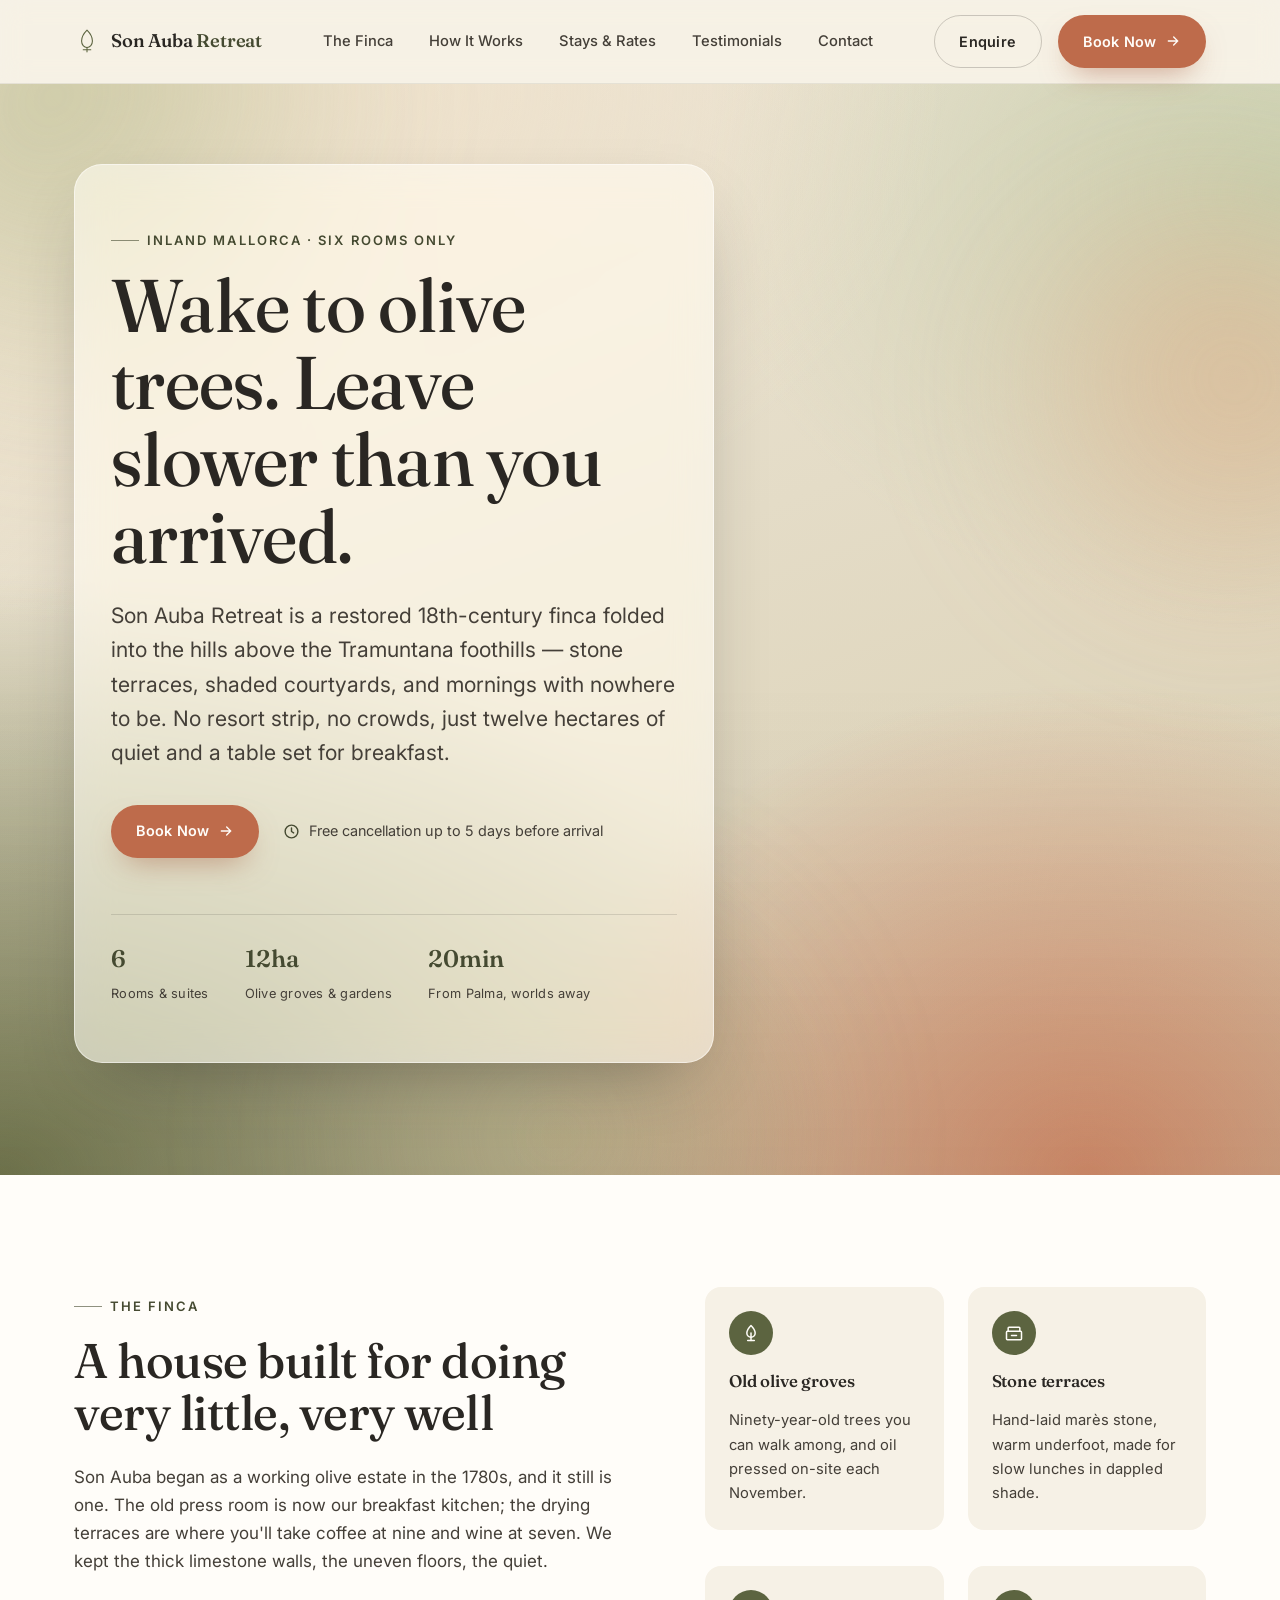
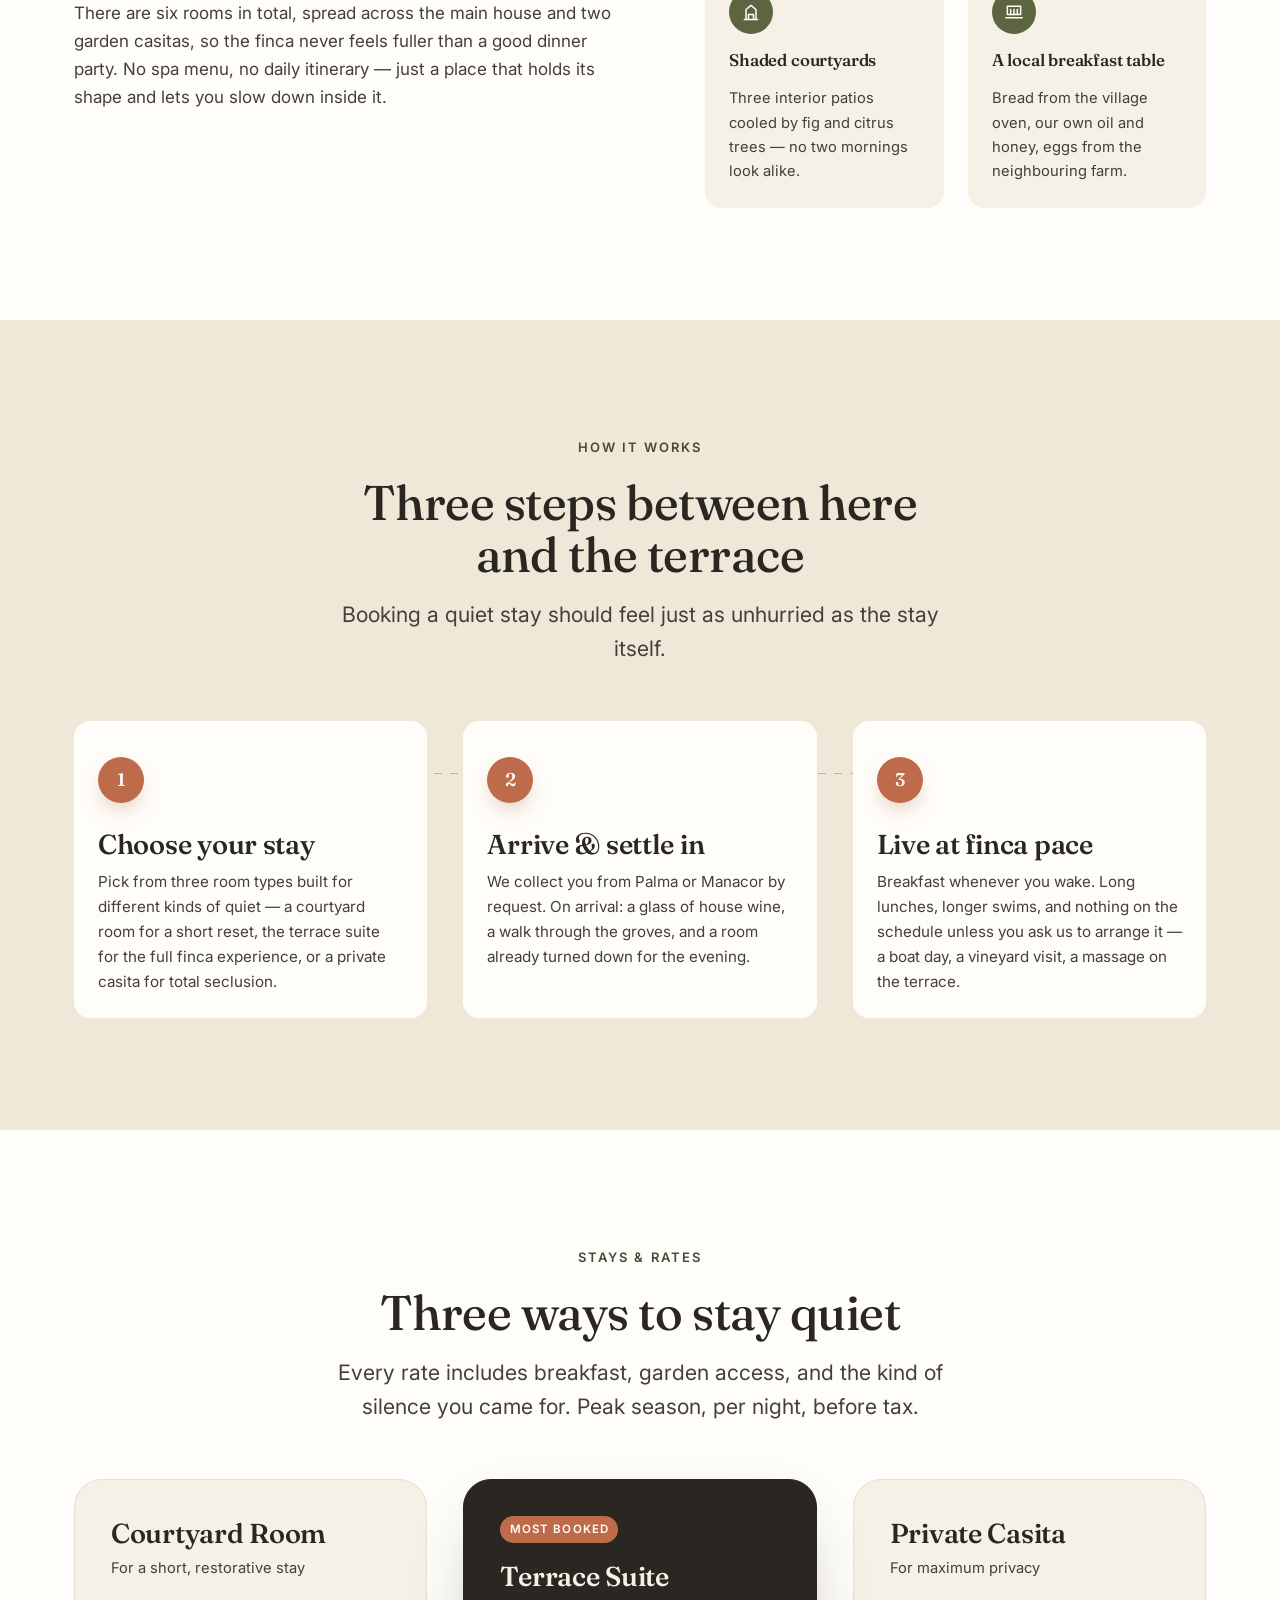
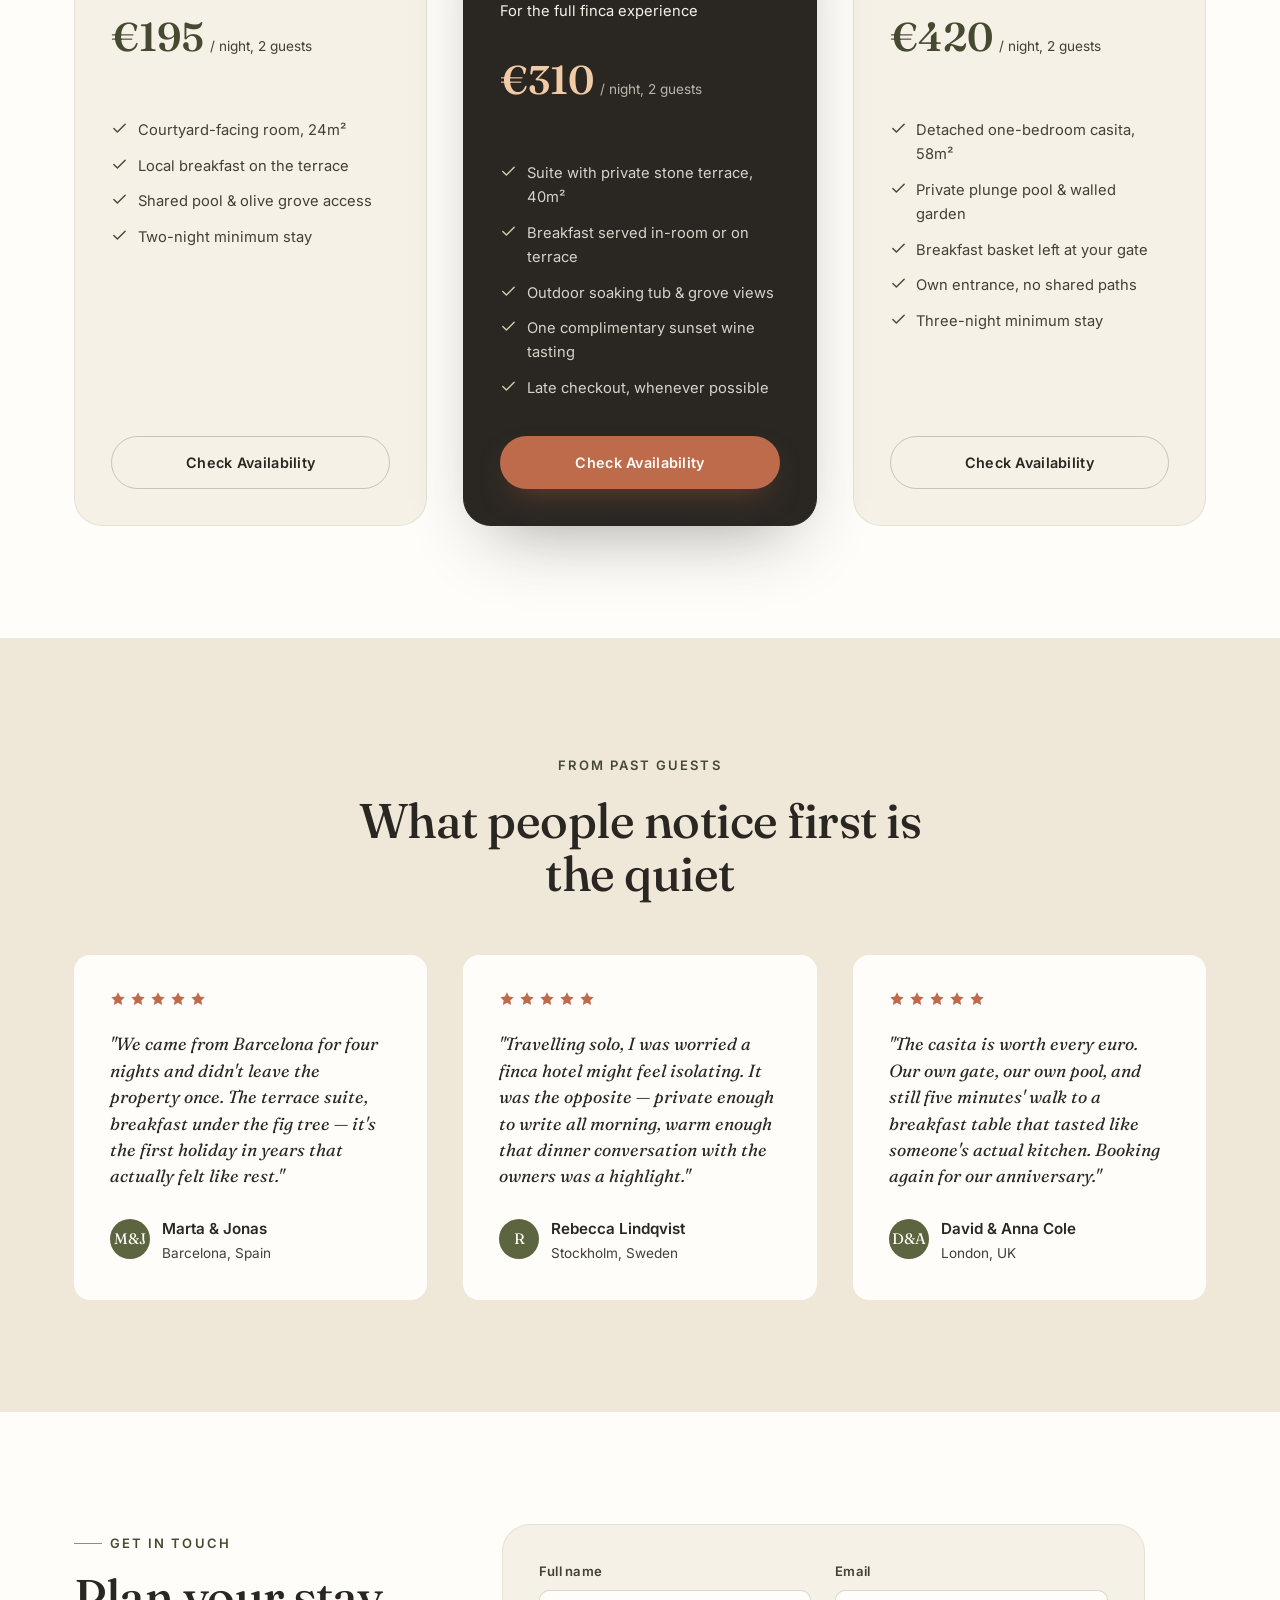
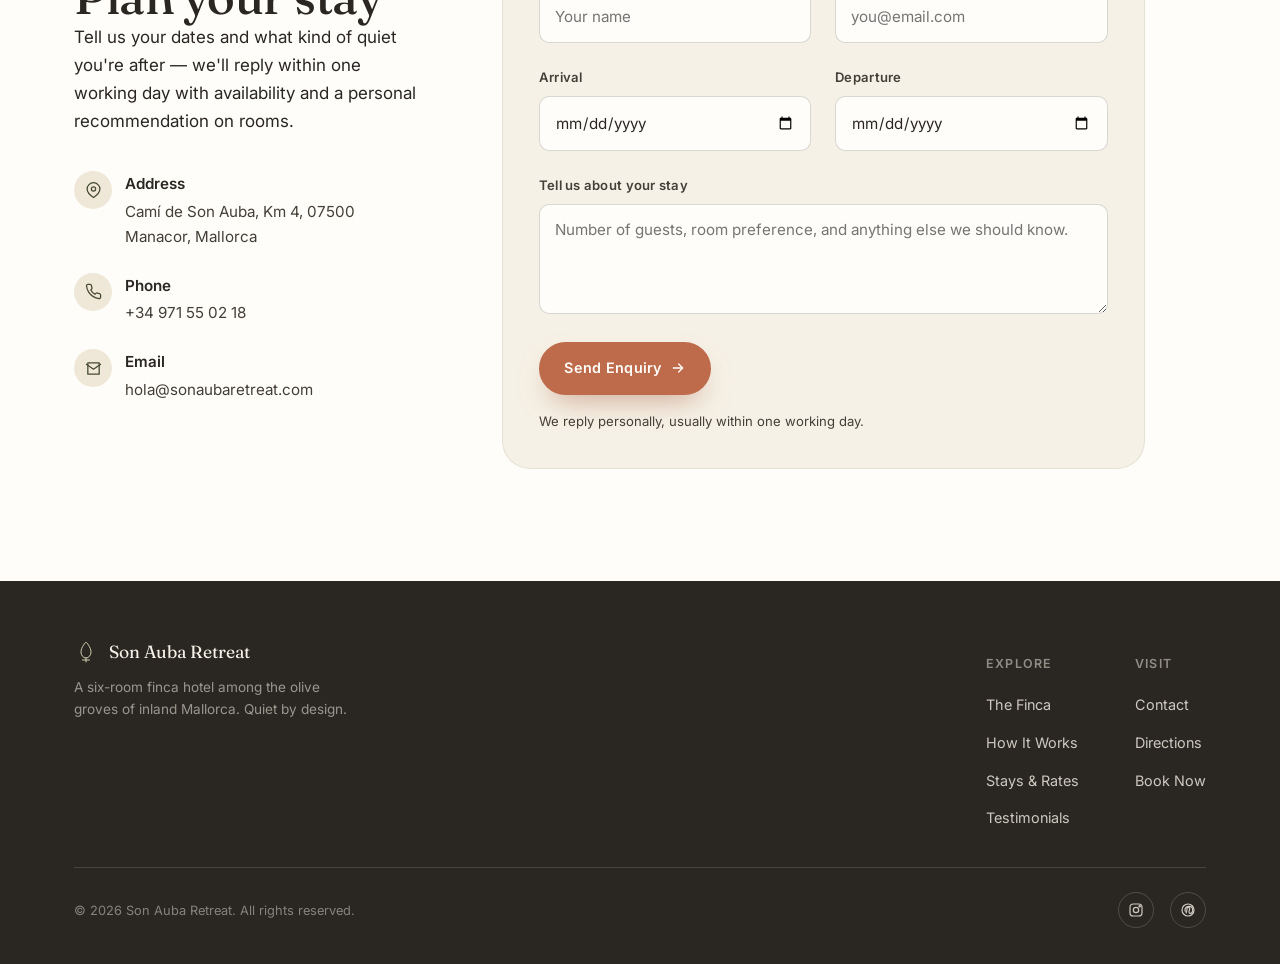
==== index.html @ 193108e7 "Add Son Auba Retreat one-page finca hotel site Self-contained single-page site with mesh-gradient he" ====
<!DOCTYPE html>
<html lang="en">
<head>
<meta charset="UTF-8">
<meta name="viewport" content="width=device-width, initial-scale=1.0">
<title>Son Auba Retreat — A Quiet Finca in the Hills of Mallorca</title>
<meta name="description" content="Son Auba Retreat is a six-room finca hotel among olive groves in inland Mallorca — for slow mornings, stone terraces, and real rest.">
<link rel="preconnect" href="https://fonts.googleapis.com">
<link rel="preconnect" href="https://fonts.gstatic.com" crossorigin>
<link href="https://fonts.googleapis.com/css2?family=Fraunces:ital,opsz,wght@0,9..144,340;0,9..144,480;0,9..144,560;1,9..144,460&family=Inter:wght@400;500;600&display=swap" rel="stylesheet">
<style>
  /* ========== Foundations ========== */
  :root{
    --limestone:#EFE7D8;
    --sand:#F6F1E6;
    --olive:#5C6440;
    --olive-deep:#454A31;
    --terracotta:#BE6B4B;
    --terracotta-deep:#A2573B;
    --charcoal:#2A2723;
    --charcoal-soft:#443F38;
    --white:#FFFDF9;

    --space-1: 0.5rem;
    --space-2: 1rem;
    --space-3: 1.5rem;
    --space-4: 2.25rem;
    --space-5: 3.5rem;
    --space-6: 5rem;
    --space-7: 7rem;
    --space-8: 9rem;

    --fs-h1: clamp(2.75rem, 2.1rem + 3.2vw, 5.25rem);
    --fs-h2: clamp(2rem, 1.6rem + 1.8vw, 3.25rem);
    --fs-h3: clamp(1.3rem, 1.15rem + 0.7vw, 1.75rem);
    --fs-lead: clamp(1.125rem, 1.05rem + 0.35vw, 1.375rem);
    --fs-body: 1.0625rem;
    --fs-small: 0.9rem;
    --fs-eyebrow: 0.8125rem;

    --radius-lg: 28px;
    --radius-md: 16px;
    --radius-sm: 10px;

    --ease: cubic-bezier(.22,.61,.36,1);
    --shadow-soft: 0 20px 60px -25px rgba(42,39,35,.35);
    --shadow-lift: 0 30px 70px -30px rgba(42,39,35,.45);

    --nav-h: 84px;
  }

  *,*::before,*::after{ box-sizing:border-box; }
  html{
    scroll-behavior:smooth;
    scroll-padding-top: calc(var(--nav-h) + 14px);
  }
  body{
    margin:0;
    background:var(--sand);
    color:var(--charcoal);
    font-family:'Inter', -apple-system, BlinkMacSystemFont, sans-serif;
    font-size:var(--fs-body);
    line-height:1.65;
    -webkit-font-smoothing:antialiased;
    text-rendering:optimizeLegibility;
  }
  img,svg{ display:block; max-width:100%; }
  a{ color:inherit; text-decoration:none; }
  ul{ margin:0; padding:0; list-style:none; }
  h1,h2,h3,p{ margin:0; }
  button{ font:inherit; }

  h1,h2,h3,.font-display{
    font-family:'Fraunces', Georgia, serif;
    font-weight:480;
    letter-spacing:-0.01em;
    color:var(--charcoal);
  }
  h1{ font-size:var(--fs-h1); line-height:1.03; font-weight:480; }
  h2{ font-size:var(--fs-h2); line-height:1.08; }
  h3{ font-size:var(--fs-h3); line-height:1.25; font-weight:560; }

  .eyebrow{
    display:inline-flex;
    align-items:center;
    gap:.6em;
    font-size:var(--fs-eyebrow);
    letter-spacing:.16em;
    text-transform:uppercase;
    color:var(--olive-deep);
    font-weight:600;
  }
  .eyebrow::before{
    content:"";
    width:28px;
    height:1px;
    background:currentColor;
    opacity:.6;
  }
  .lead{
    font-size:var(--fs-lead);
    line-height:1.6;
    color:var(--charcoal-soft);
    font-weight:400;
  }

  .wrap{
    width:100%;
    max-width:1180px;
    margin-inline:auto;
    padding-inline: var(--space-3);
  }
  section{ padding-block: var(--space-7); }

  .btn{
    display:inline-flex;
    align-items:center;
    gap:.55em;
    padding: 0.95em 1.7em;
    border-radius: 999px;
    font-size: var(--fs-small);
    font-weight:600;
    letter-spacing:.02em;
    border:1px solid transparent;
    cursor:pointer;
    transition: transform .35s var(--ease), box-shadow .35s var(--ease), background-color .35s var(--ease), color .35s var(--ease), border-color .35s var(--ease);
    white-space:nowrap;
  }
  .btn-primary{
    background: var(--terracotta);
    color: var(--white);
    box-shadow: 0 14px 30px -12px rgba(162,87,59,.55);
  }
  .btn-primary:hover{
    background: var(--terracotta-deep);
    transform: translateY(-2px);
    box-shadow: 0 18px 36px -12px rgba(162,87,59,.6);
  }
  .btn-ghost{
    background: transparent;
    color: var(--charcoal);
    border-color: rgba(42,39,35,.22);
  }
  .btn-ghost:hover{
    border-color: var(--charcoal);
    transform: translateY(-2px);
  }
  .btn-light{
    background: var(--white);
    color: var(--charcoal);
  }
  .btn-light:hover{
    transform: translateY(-2px);
    box-shadow: var(--shadow-soft);
  }
  .btn svg{ width:16px; height:16px; }

  /* ========== Reveal-on-scroll (progressive enhancement) ========== */
  .js .reveal{
    opacity:0;
    transform: translateY(26px);
    transition: opacity .8s var(--ease), transform .8s var(--ease);
  }
  .js .reveal.in-view{
    opacity:1;
    transform:none;
  }
  .js .reveal-group .reveal:nth-child(1){ transition-delay:.05s; }
  .js .reveal-group .reveal:nth-child(2){ transition-delay:.15s; }
  .js .reveal-group .reveal:nth-child(3){ transition-delay:.25s; }

  @media (prefers-reduced-motion: reduce){
    html{ scroll-behavior:auto; }
    .js .reveal{ opacity:1; transform:none; transition:none; }
    .blob{ animation:none !important; }
  }

  /* ========== Nav ========== */
  .nav{
    position:sticky;
    top:0;
    z-index:100;
    height:var(--nav-h);
    display:flex;
    align-items:center;
    background: rgba(246,241,230,.72);
    backdrop-filter: blur(14px) saturate(140%);
    -webkit-backdrop-filter: blur(14px) saturate(140%);
    border-bottom:1px solid rgba(42,39,35,.08);
  }
  .nav-inner{
    width:100%;
    max-width:1180px;
    margin-inline:auto;
    padding-inline:var(--space-3);
    display:flex;
    align-items:center;
    justify-content:space-between;
    gap: var(--space-3);
  }
  .brand{
    display:flex;
    align-items:center;
    gap:.6em;
    font-family:'Fraunces', serif;
    font-weight:560;
    font-size:1.15rem;
    letter-spacing:-.01em;
    color:var(--charcoal);
  }
  .brand svg{ width:26px; height:26px; color:var(--olive); flex-shrink:0; }
  .brand span em{
    font-style:normal;
    color:var(--olive-deep);
  }
  .nav-links{
    display:flex;
    align-items:center;
    gap: var(--space-4);
  }
  .nav-links a{
    font-size:.92rem;
    font-weight:500;
    color:var(--charcoal-soft);
    position:relative;
    padding-block:.25rem;
    transition: color .3s var(--ease);
  }
  .nav-links a::after{
    content:"";
    position:absolute;
    left:0; right:0; bottom:-2px;
    height:1px;
    background: var(--olive-deep);
    transform:scaleX(0);
    transform-origin:right;
    transition: transform .35s var(--ease);
  }
  .nav-links a:hover{ color:var(--charcoal); }
  .nav-links a:hover::after{ transform:scaleX(1); transform-origin:left; }
  .nav-cta{ display:flex; align-items:center; gap:var(--space-2); }
  .nav-toggle{
    display:none;
    background:none;
    border:none;
    padding:.4rem;
    cursor:pointer;
    color:var(--charcoal);
  }
  .nav-toggle svg{ width:24px; height:24px; }

  @media (max-width: 860px){
    .nav-links{
      position:absolute;
      top:var(--nav-h);
      left:0; right:0;
      background: var(--sand);
      flex-direction:column;
      align-items:flex-start;
      gap:0;
      padding: var(--space-2) var(--space-3) var(--space-3);
      border-bottom:1px solid rgba(42,39,35,.08);
      box-shadow: var(--shadow-soft);
      transform: translateY(-8px);
      opacity:0;
      pointer-events:none;
      transition: opacity .3s var(--ease), transform .3s var(--ease);
    }
    .nav-links a{ padding:.85rem 0; width:100%; border-bottom:1px solid rgba(42,39,35,.06); }
    .nav-links.open{ opacity:1; transform:translateY(0); pointer-events:auto; }
    .nav-toggle{ display:inline-flex; }
    .nav-cta .btn-ghost{ display:none; }
  }

  /* ========== Hero ========== */
  .hero{
    position:relative;
    isolation:isolate;
    overflow:hidden;
    min-height: calc(100svh - var(--nav-h));
    display:flex;
    align-items:center;
    padding-block: var(--space-6) var(--space-7);
    background:
      radial-gradient(120% 90% at 8% 0%, #EFE0C8 0%, transparent 55%),
      radial-gradient(90% 80% at 100% 10%, #C9CFAE 0%, transparent 50%),
      radial-gradient(100% 100% at 85% 100%, #D98F6C 0%, transparent 45%),
      radial-gradient(120% 100% at 0% 100%, #74794F 0%, transparent 55%),
      linear-gradient(160deg, #EFE7D8 0%, #E4DCC7 45%, #D8CDAE 100%);
  }
  .hero::after{
    content:"";
    position:absolute; inset:0;
    background: linear-gradient(180deg, rgba(42,39,35,0) 55%, rgba(42,39,35,.10) 100%);
    pointer-events:none;
    z-index:1;
  }
  .blob{
    position:absolute;
    border-radius:50%;
    filter:blur(70px);
    opacity:.55;
    z-index:0;
    will-change:transform;
  }
  .blob-1{
    width:520px; height:520px;
    top:-160px; left:-120px;
    background: radial-gradient(circle at 30% 30%, #A7B383, transparent 70%);
    animation: drift1 26s ease-in-out infinite alternate;
  }
  .blob-2{
    width:460px; height:460px;
    top:10%; right:-140px;
    background: radial-gradient(circle at 60% 40%, #E3A67E, transparent 70%);
    animation: drift2 32s ease-in-out infinite alternate;
  }
  .blob-3{
    width:600px; height:600px;
    bottom:-260px; left:20%;
    background: radial-gradient(circle at 50% 50%, #C7B98A, transparent 70%);
    animation: drift3 38s ease-in-out infinite alternate;
  }
  @keyframes drift1{
    0%{ transform:translate(0,0) scale(1); }
    100%{ transform:translate(60px,40px) scale(1.08); }
  }
  @keyframes drift2{
    0%{ transform:translate(0,0) scale(1); }
    100%{ transform:translate(-50px,60px) scale(1.06); }
  }
  @keyframes drift3{
    0%{ transform:translate(0,0) scale(1); }
    100%{ transform:translate(40px,-30px) scale(1.1); }
  }

  .hero-inner{
    position:relative;
    z-index:2;
    width:100%;
    max-width:1180px;
    margin-inline:auto;
    padding-inline:var(--space-3);
  }
  .hero-card{
    max-width:640px;
    background: rgba(255,253,249,.6);
    border:1px solid rgba(255,255,255,.5);
    backdrop-filter: blur(18px) saturate(160%);
    -webkit-backdrop-filter: blur(18px) saturate(160%);
    border-radius: var(--radius-lg);
    padding: var(--space-5) var(--space-4);
    box-shadow: var(--shadow-lift);
  }
  .hero-card h1{ margin-block: var(--space-2) var(--space-3); }
  .hero-card .lead{ max-width:52ch; }
  .hero-actions{
    display:flex;
    align-items:center;
    flex-wrap:wrap;
    gap: var(--space-3);
    margin-top: var(--space-4);
  }
  .hero-meta{
    display:flex;
    align-items:center;
    gap:.6em;
    font-size:var(--fs-small);
    color:var(--charcoal-soft);
  }
  .hero-meta svg{ width:17px; height:17px; color:var(--olive-deep); flex-shrink:0; }

  .hero-stats{
    display:flex;
    gap: var(--space-4);
    margin-top: var(--space-5);
    padding-top: var(--space-3);
    border-top:1px solid rgba(42,39,35,.14);
  }
  .hero-stat b{
    display:block;
    font-family:'Fraunces', serif;
    font-size:1.5rem;
    font-weight:560;
    color:var(--olive-deep);
  }
  .hero-stat span{
    font-size:.8rem;
    color:var(--charcoal-soft);
    letter-spacing:.02em;
  }

  /* ========== Section headers ========== */
  .section-head{
    max-width:640px;
    margin-bottom: var(--space-5);
  }
  .section-head h2{ margin-top:var(--space-2); }
  .section-head .lead{ margin-top:var(--space-2); }
  .section-head.center{ margin-inline:auto; text-align:center; }
  .section-head.center .eyebrow::before{ display:none; }

  /* ========== Story / positioning strip ========== */
  .story{ background:var(--white); }
  .story-grid{
    display:grid;
    grid-template-columns: 1.1fr 1fr;
    gap: var(--space-6);
    align-items:start;
  }
  .story-copy p + p{ margin-top:var(--space-3); }
  .story-copy p{ color:var(--charcoal-soft); }
  .feature-list{
    display:grid;
    grid-template-columns: 1fr 1fr;
    gap: var(--space-4) var(--space-3);
  }
  .feature{
    display:flex;
    flex-direction:column;
    gap: var(--space-2);
    padding: var(--space-3);
    border-radius: var(--radius-md);
    background: var(--sand);
    transition: transform .4s var(--ease), box-shadow .4s var(--ease);
  }
  .feature:hover{ transform: translateY(-4px); box-shadow: var(--shadow-soft); }
  .feature .icon{
    width:44px; height:44px;
    border-radius:50%;
    display:flex; align-items:center; justify-content:center;
    background: var(--olive);
    color: var(--white);
    flex-shrink:0;
  }
  .feature .icon svg{ width:20px; height:20px; }
  .feature h3{ font-size:1.05rem; }
  .feature p{ font-size:.92rem; color:var(--charcoal-soft); }

  /* ========== How it works ========== */
  .how{ background: var(--limestone); position:relative; overflow:hidden; }
  .steps{
    display:grid;
    grid-template-columns: repeat(3, 1fr);
    gap: var(--space-4);
    counter-reset: step;
    position:relative;
  }
  .steps::before{
    content:"";
    position:absolute;
    top:52px; left:12%; right:12%;
    height:1px;
    background: repeating-linear-gradient(90deg, rgba(42,39,35,.25) 0 8px, transparent 8px 16px);
  }
  .step{
    position:relative;
    background: var(--white);
    border-radius: var(--radius-md);
    padding: var(--space-4) var(--space-3) var(--space-3);
    transition: transform .4s var(--ease), box-shadow .4s var(--ease);
  }
  .step:hover{ transform: translateY(-6px); box-shadow: var(--shadow-soft); }
  .step-num{
    width:46px; height:46px;
    border-radius:50%;
    background: var(--terracotta);
    color:var(--white);
    display:flex; align-items:center; justify-content:center;
    font-family:'Fraunces', serif;
    font-weight:560;
    font-size:1.15rem;
    margin-bottom: var(--space-3);
    box-shadow: 0 10px 24px -10px rgba(162,87,59,.6);
  }
  .step h3{ margin-bottom:.5rem; }
  .step p{ color:var(--charcoal-soft); font-size:.95rem; }

  /* ========== Pricing ========== */
  .pricing{ background: var(--white); }
  .price-grid{
    display:grid;
    grid-template-columns: repeat(3, 1fr);
    gap: var(--space-4);
    align-items:stretch;
  }
  .price-card{
    display:flex;
    flex-direction:column;
    background: var(--sand);
    border-radius: var(--radius-lg);
    padding: var(--space-4);
    border:1px solid rgba(42,39,35,.08);
    transition: transform .45s var(--ease), box-shadow .45s var(--ease), border-color .45s var(--ease);
  }
  .price-card:hover{ transform: translateY(-6px); box-shadow: var(--shadow-soft); }
  .price-card.featured{
    background: var(--charcoal);
    color: var(--sand);
    border-color: var(--charcoal);
    transform: scale(1.045);
    box-shadow: var(--shadow-lift);
    position:relative;
    z-index:1;
  }
  .price-card.featured:hover{ transform: scale(1.045) translateY(-6px); }
  .price-card.featured h3,
  .price-card.featured .price-desc{ color: var(--sand); }
  .price-card.featured .price-amount{ color:#F1CBA6; }
  .price-card.featured .price-feats li{ color: rgba(246,241,230,.85); }
  .price-card.featured .price-feats svg{ color:#C9CFAE; }
  .badge{
    align-self:flex-start;
    font-size: .72rem;
    letter-spacing:.1em;
    text-transform:uppercase;
    font-weight:600;
    color: var(--white);
    background: var(--terracotta);
    padding:.35em .8em;
    border-radius: 999px;
    margin-bottom: var(--space-2);
  }
  .price-desc{ font-size:.92rem; color:var(--charcoal-soft); margin-top:.35rem; }
  .price-amount{
    display:flex;
    align-items:baseline;
    gap:.35em;
    margin-block: var(--space-3);
    font-family:'Fraunces', serif;
    color: var(--olive-deep);
  }
  .price-amount .num{ font-size:2.5rem; font-weight:560; }
  .price-amount .unit{ font-size:.85rem; color:var(--charcoal-soft); font-family:'Inter', sans-serif; }
  .price-card.featured .price-amount .unit{ color: rgba(246,241,230,.7); }
  .price-feats{ margin: var(--space-3) 0 var(--space-4); display:flex; flex-direction:column; gap:.7rem; flex-grow:1; }
  .price-feats li{
    display:flex;
    align-items:flex-start;
    gap:.65em;
    font-size:.92rem;
    color: var(--charcoal-soft);
  }
  .price-feats svg{ width:17px; height:17px; flex-shrink:0; margin-top:.15em; color:var(--olive-deep); }
  .price-card .btn{ width:100%; justify-content:center; }

  /* ========== Testimonials ========== */
  .testimonials{ background: var(--limestone); }
  .quote-grid{
    display:grid;
    grid-template-columns: repeat(3, 1fr);
    gap: var(--space-4);
  }
  .quote-card{
    background: var(--white);
    border-radius: var(--radius-md);
    padding: var(--space-4);
    display:flex;
    flex-direction:column;
    gap: var(--space-3);
    transition: transform .4s var(--ease), box-shadow .4s var(--ease);
  }
  .quote-card:hover{ transform: translateY(-5px); box-shadow: var(--shadow-soft); }
  .stars{ display:flex; gap:.25rem; color: var(--terracotta); }
  .stars svg{ width:16px; height:16px; }
  .quote-card p.quote-text{
    font-family:'Fraunces', serif;
    font-size:1.1rem;
    font-weight:400;
    font-style:italic;
    line-height:1.5;
    color: var(--charcoal);
  }
  .quote-person{ display:flex; align-items:center; gap:.75rem; margin-top:auto; }
  .quote-avatar{
    width:40px; height:40px;
    border-radius:50%;
    background: var(--olive);
    color:var(--white);
    display:flex; align-items:center; justify-content:center;
    font-family:'Fraunces', serif;
    font-size:.95rem;
    flex-shrink:0;
  }
  .quote-person span{ display:block; font-size:.85rem; color:var(--charcoal-soft); }
  .quote-person strong{ font-size:.95rem; font-weight:600; }

  /* ========== Contact ========== */
  .contact{ background: var(--white); }
  .contact-grid{
    display:grid;
    grid-template-columns: .85fr 1.15fr;
    gap: var(--space-6);
  }
  .contact-info p{ color:var(--charcoal-soft); margin-top:var(--space-2); }
  .contact-list{ margin-top: var(--space-4); display:flex; flex-direction:column; gap: var(--space-3); }
  .contact-list li{ display:flex; align-items:flex-start; gap:.85em; font-size:.95rem; }
  .contact-list .icon{
    width:38px; height:38px;
    border-radius:50%;
    background: var(--limestone);
    color: var(--olive-deep);
    display:flex; align-items:center; justify-content:center;
    flex-shrink:0;
  }
  .contact-list .icon svg{ width:17px; height:17px; }
  .contact-list b{ display:block; font-weight:600; margin-bottom:.15rem; }
  .contact-list span{ color:var(--charcoal-soft); }

  .contact-form{
    background: var(--sand);
    border-radius: var(--radius-lg);
    padding: var(--space-4);
    border:1px solid rgba(42,39,35,.08);
  }
  .form-row{ display:grid; grid-template-columns:1fr 1fr; gap: var(--space-3); }
  .field{ margin-bottom: var(--space-3); display:flex; flex-direction:column; gap:.45rem; }
  .field label{ font-size:.82rem; font-weight:600; color:var(--charcoal-soft); letter-spacing:.02em; }
  .field input,
  .field textarea{
    font: inherit;
    font-size:.95rem;
    padding:.85em 1em;
    border-radius: var(--radius-sm);
    border:1px solid rgba(42,39,35,.18);
    background: var(--white);
    color: var(--charcoal);
    transition: border-color .3s var(--ease), box-shadow .3s var(--ease);
  }
  .field input:focus,
  .field textarea:focus{
    outline:none;
    border-color: var(--olive);
    box-shadow: 0 0 0 3px rgba(92,100,64,.18);
  }
  .field textarea{ resize:vertical; min-height:110px; font-family:inherit; }
  .contact-form .btn{ margin-top:.25rem; }
  .form-note{ font-size:.82rem; color:var(--charcoal-soft); margin-top:var(--space-2); }

  /* ========== Footer ========== */
  footer{
    background: var(--charcoal);
    color: rgba(246,241,230,.75);
    padding-block: var(--space-5) var(--space-4);
  }
  .footer-inner{
    display:flex;
    justify-content:space-between;
    align-items:flex-start;
    flex-wrap:wrap;
    gap: var(--space-4);
    padding-bottom: var(--space-4);
    border-bottom:1px solid rgba(246,241,230,.14);
  }
  .footer-brand{
    display:flex; align-items:center; gap:.6em;
    font-family:'Fraunces', serif;
    font-size:1.1rem;
    color: var(--sand);
  }
  .footer-brand svg{ width:24px; height:24px; color:#C9CFAE; }
  .footer-tag{ font-size:.85rem; margin-top:.6rem; max-width:32ch; color:rgba(246,241,230,.55); }
  .footer-links{ display:flex; gap: var(--space-5); flex-wrap:wrap; }
  .footer-col h4{
    font-size:.78rem;
    letter-spacing:.1em;
    text-transform:uppercase;
    color: rgba(246,241,230,.5);
    margin-bottom: var(--space-2);
    font-weight:600;
  }
  .footer-col ul{ display:flex; flex-direction:column; gap:.6rem; }
  .footer-col a{ font-size:.9rem; color: rgba(246,241,230,.8); transition:color .3s var(--ease); }
  .footer-col a:hover{ color: var(--white); }
  .footer-bottom{
    display:flex; justify-content:space-between; align-items:center;
    flex-wrap:wrap; gap: var(--space-2);
    padding-top: var(--space-3);
    font-size:.8rem;
    color: rgba(246,241,230,.45);
  }
  .footer-social{ display:flex; gap: var(--space-2); }
  .footer-social a{
    width:36px; height:36px;
    border-radius:50%;
    border:1px solid rgba(246,241,230,.18);
    display:flex; align-items:center; justify-content:center;
    transition: border-color .3s var(--ease), transform .3s var(--ease);
  }
  .footer-social a:hover{ border-color: rgba(246,241,230,.6); transform: translateY(-2px); }
  .footer-social svg{ width:16px; height:16px; color: rgba(246,241,230,.8); }

  /* ========== Responsive ========== */
  @media (max-width: 980px){
    .story-grid{ grid-template-columns:1fr; gap: var(--space-5); }
    .steps{ grid-template-columns:1fr; }
    .steps::before{ display:none; }
    .price-grid{ grid-template-columns:1fr; }
    .price-card.featured{ transform:none; order:-1; }
    .price-card.featured:hover{ transform: translateY(-6px); }
    .quote-grid{ grid-template-columns:1fr; }
    .contact-grid{ grid-template-columns:1fr; gap: var(--space-5); }
    .form-row{ grid-template-columns:1fr; }
  }
  @media (max-width: 640px){
    :root{ --nav-h:72px; }
    .nav-inner{ gap: var(--space-2); }
    .brand{ font-size:.95rem; white-space:nowrap; }
    .brand span{ white-space:nowrap; }
    .nav-cta{ gap:.6rem; }
    .nav-cta .btn-primary{ padding:.75em 1.05em; font-size:.82rem; }
    .nav-cta .btn-primary svg{ display:none; }
    section{ padding-block: var(--space-6); }
    .hero{ padding-block: var(--space-5) var(--space-6); }
    .hero-card{ padding: var(--space-4) var(--space-3); }
    .hero-stats{ gap: var(--space-3); flex-wrap:wrap; }
    .feature-list{ grid-template-columns:1fr; }
    .footer-inner{ flex-direction:column; }
    .footer-links{ gap: var(--space-4); }
  }
</style>
</head>
<body>

<a class="visually-hidden-focusable" href="#main" style="position:absolute; left:-999px; top:0; background:var(--olive); color:#fff; padding:.75rem 1.25rem; z-index:1000;" onfocus="this.style.left='1rem'; this.style.top='1rem';" onblur="this.style.left='-999px';">Skip to content</a>

<header class="nav">
  <div class="nav-inner">
    <a class="brand" href="#top" aria-label="Son Auba Retreat, home">
      <svg viewBox="0 0 48 48" fill="none" xmlns="http://www.w3.org/2000/svg" aria-hidden="true">
        <path d="M24 4C24 4 14 14 14 24C14 30.6274 18.4772 36 24 36C29.5228 36 34 30.6274 34 24C34 14 24 4 24 4Z" stroke="currentColor" stroke-width="2"/>
        <path d="M24 36V44" stroke="currentColor" stroke-width="2" stroke-linecap="round"/>
        <path d="M17 40H31" stroke="currentColor" stroke-width="2" stroke-linecap="round"/>
      </svg>
      <span>Son Auba <em>Retreat</em></span>
    </a>
    <nav class="nav-links" id="navLinks">
      <a href="#finca">The Finca</a>
      <a href="#how">How It Works</a>
      <a href="#stays">Stays &amp; Rates</a>
      <a href="#testimonials">Testimonials</a>
      <a href="#contact">Contact</a>
    </nav>
    <div class="nav-cta">
      <a href="#contact" class="btn btn-ghost">Enquire</a>
      <a href="#contact" class="btn btn-primary">
        Book Now
        <svg viewBox="0 0 24 24" fill="none" stroke="currentColor" stroke-width="2" stroke-linecap="round" aria-hidden="true"><path d="M5 12h14M13 6l6 6-6 6"/></svg>
      </a>
      <button class="nav-toggle" id="navToggle" aria-label="Toggle menu" aria-expanded="false" aria-controls="navLinks">
        <svg viewBox="0 0 24 24" fill="none" stroke="currentColor" stroke-width="2" stroke-linecap="round"><path d="M4 7h16M4 12h16M4 17h16"/></svg>
      </button>
    </div>
  </div>
</header>

<main id="main">

  <!-- HERO -->
  <section class="hero" id="top">
    <span class="blob blob-1" aria-hidden="true"></span>
    <span class="blob blob-2" aria-hidden="true"></span>
    <span class="blob blob-3" aria-hidden="true"></span>
    <div class="hero-inner">
      <div class="hero-card reveal">
        <span class="eyebrow">Inland Mallorca · Six Rooms Only</span>
        <h1>Wake to olive trees. Leave slower than you arrived.</h1>
        <p class="lead">Son Auba Retreat is a restored 18th-century finca folded into the hills above the Tramuntana foothills — stone terraces, shaded courtyards, and mornings with nowhere to be. No resort strip, no crowds, just twelve hectares of quiet and a table set for breakfast.</p>
        <div class="hero-actions">
          <a href="#contact" class="btn btn-primary">
            Book Now
            <svg viewBox="0 0 24 24" fill="none" stroke="currentColor" stroke-width="2" stroke-linecap="round" aria-hidden="true"><path d="M5 12h14M13 6l6 6-6 6"/></svg>
          </a>
          <span class="hero-meta">
            <svg viewBox="0 0 24 24" fill="none" stroke="currentColor" stroke-width="2" stroke-linecap="round" stroke-linejoin="round"><circle cx="12" cy="12" r="9"/><path d="M12 7v5l3 2"/></svg>
            Free cancellation up to 5 days before arrival
          </span>
        </div>
        <div class="hero-stats">
          <div class="hero-stat"><b>6</b><span>Rooms &amp; suites</span></div>
          <div class="hero-stat"><b>12ha</b><span>Olive groves &amp; gardens</span></div>
          <div class="hero-stat"><b>20min</b><span>From Palma, worlds away</span></div>
        </div>
      </div>
    </div>
  </section>

  <!-- THE FINCA / STORY -->
  <section class="story" id="finca">
    <div class="wrap">
      <div class="story-grid">
        <div class="reveal">
          <span class="eyebrow">The Finca</span>
          <h2 style="margin-top:var(--space-2);">A house built for doing very little, very well</h2>
          <div class="story-copy" style="margin-top:var(--space-3);">
            <p>Son Auba began as a working olive estate in the 1780s, and it still is one. The old press room is now our breakfast kitchen; the drying terraces are where you'll take coffee at nine and wine at seven. We kept the thick limestone walls, the uneven floors, the quiet.</p>
            <p>There are six rooms in total, spread across the main house and two garden casitas, so the finca never feels fuller than a good dinner party. No spa menu, no daily itinerary — just a place that holds its shape and lets you slow down inside it.</p>
          </div>
        </div>
        <div class="feature-list reveal-group">
          <div class="feature reveal">
            <span class="icon">
              <svg viewBox="0 0 24 24" fill="none" stroke="currentColor" stroke-width="1.8" stroke-linecap="round" stroke-linejoin="round"><path d="M12 3c-3 3-5 6-5 9a5 5 0 0 0 10 0c0-3-2-6-5-9z"/><path d="M12 12v9"/><path d="M8 21h8"/></svg>
            </span>
            <h3>Old olive groves</h3>
            <p>Ninety-year-old trees you can walk among, and oil pressed on-site each November.</p>
          </div>
          <div class="feature reveal">
            <span class="icon">
              <svg viewBox="0 0 24 24" fill="none" stroke="currentColor" stroke-width="1.8" stroke-linecap="round" stroke-linejoin="round"><rect x="3" y="10" width="18" height="10" rx="1"/><path d="M5 10V6a1 1 0 0 1 1-1h12a1 1 0 0 1 1 1v4"/><path d="M9 15h6"/></svg>
            </span>
            <h3>Stone terraces</h3>
            <p>Hand-laid marès stone, warm underfoot, made for slow lunches in dappled shade.</p>
          </div>
          <div class="feature reveal">
            <span class="icon">
              <svg viewBox="0 0 24 24" fill="none" stroke="currentColor" stroke-width="1.8" stroke-linecap="round" stroke-linejoin="round"><path d="M4 21h16"/><path d="M6 21V9l6-5 6 5v12"/><path d="M9 21v-6h6v6"/></svg>
            </span>
            <h3>Shaded courtyards</h3>
            <p>Three interior patios cooled by fig and citrus trees — no two mornings look alike.</p>
          </div>
          <div class="feature reveal">
            <span class="icon">
              <svg viewBox="0 0 24 24" fill="none" stroke="currentColor" stroke-width="1.8" stroke-linecap="round" stroke-linejoin="round"><path d="M4 5h16v10H4z"/><path d="M2 19h20"/><path d="M8 15V9M12 15V9M16 15V9"/></svg>
            </span>
            <h3>A local breakfast table</h3>
            <p>Bread from the village oven, our own oil and honey, eggs from the neighbouring farm.</p>
          </div>
        </div>
      </div>
    </div>
  </section>

  <!-- HOW IT WORKS -->
  <section class="how" id="how">
    <div class="wrap">
      <div class="section-head center reveal">
        <span class="eyebrow">How It Works</span>
        <h2>Three steps between here and the terrace</h2>
        <p class="lead">Booking a quiet stay should feel just as unhurried as the stay itself.</p>
      </div>
      <div class="steps reveal-group">
        <div class="step reveal">
          <div class="step-num">1</div>
          <h3>Choose your stay</h3>
          <p>Pick from three room types built for different kinds of quiet — a courtyard room for a short reset, the terrace suite for the full finca experience, or a private casita for total seclusion.</p>
        </div>
        <div class="step reveal">
          <div class="step-num">2</div>
          <h3>Arrive &amp; settle in</h3>
          <p>We collect you from Palma or Manacor by request. On arrival: a glass of house wine, a walk through the groves, and a room already turned down for the evening.</p>
        </div>
        <div class="step reveal">
          <div class="step-num">3</div>
          <h3>Live at finca pace</h3>
          <p>Breakfast whenever you wake. Long lunches, longer swims, and nothing on the schedule unless you ask us to arrange it — a boat day, a vineyard visit, a massage on the terrace.</p>
        </div>
      </div>
    </div>
  </section>

  <!-- PRICING -->
  <section class="pricing" id="stays">
    <div class="wrap">
      <div class="section-head center reveal">
        <span class="eyebrow">Stays &amp; Rates</span>
        <h2>Three ways to stay quiet</h2>
        <p class="lead">Every rate includes breakfast, garden access, and the kind of silence you came for. Peak season, per night, before tax.</p>
      </div>
      <div class="price-grid reveal-group">

        <div class="price-card reveal">
          <h3>Courtyard Room</h3>
          <p class="price-desc">For a short, restorative stay</p>
          <div class="price-amount"><span class="num">€195</span><span class="unit">/ night, 2 guests</span></div>
          <ul class="price-feats">
            <li><svg viewBox="0 0 24 24" fill="none" stroke="currentColor" stroke-width="2" stroke-linecap="round" stroke-linejoin="round"><path d="M20 6L9 17l-5-5"/></svg>Courtyard-facing room, 24m²</li>
            <li><svg viewBox="0 0 24 24" fill="none" stroke="currentColor" stroke-width="2" stroke-linecap="round" stroke-linejoin="round"><path d="M20 6L9 17l-5-5"/></svg>Local breakfast on the terrace</li>
            <li><svg viewBox="0 0 24 24" fill="none" stroke="currentColor" stroke-width="2" stroke-linecap="round" stroke-linejoin="round"><path d="M20 6L9 17l-5-5"/></svg>Shared pool &amp; olive grove access</li>
            <li><svg viewBox="0 0 24 24" fill="none" stroke="currentColor" stroke-width="2" stroke-linecap="round" stroke-linejoin="round"><path d="M20 6L9 17l-5-5"/></svg>Two-night minimum stay</li>
          </ul>
          <a href="#contact" class="btn btn-ghost">Check Availability</a>
        </div>

        <div class="price-card featured reveal">
          <span class="badge">Most Booked</span>
          <h3>Terrace Suite</h3>
          <p class="price-desc">For the full finca experience</p>
          <div class="price-amount"><span class="num">€310</span><span class="unit">/ night, 2 guests</span></div>
          <ul class="price-feats">
            <li><svg viewBox="0 0 24 24" fill="none" stroke="currentColor" stroke-width="2" stroke-linecap="round" stroke-linejoin="round"><path d="M20 6L9 17l-5-5"/></svg>Suite with private stone terrace, 40m²</li>
            <li><svg viewBox="0 0 24 24" fill="none" stroke="currentColor" stroke-width="2" stroke-linecap="round" stroke-linejoin="round"><path d="M20 6L9 17l-5-5"/></svg>Breakfast served in-room or on terrace</li>
            <li><svg viewBox="0 0 24 24" fill="none" stroke="currentColor" stroke-width="2" stroke-linecap="round" stroke-linejoin="round"><path d="M20 6L9 17l-5-5"/></svg>Outdoor soaking tub &amp; grove views</li>
            <li><svg viewBox="0 0 24 24" fill="none" stroke="currentColor" stroke-width="2" stroke-linecap="round" stroke-linejoin="round"><path d="M20 6L9 17l-5-5"/></svg>One complimentary sunset wine tasting</li>
            <li><svg viewBox="0 0 24 24" fill="none" stroke="currentColor" stroke-width="2" stroke-linecap="round" stroke-linejoin="round"><path d="M20 6L9 17l-5-5"/></svg>Late checkout, whenever possible</li>
          </ul>
          <a href="#contact" class="btn btn-primary">Check Availability</a>
        </div>

        <div class="price-card reveal">
          <h3>Private Casita</h3>
          <p class="price-desc">For maximum privacy</p>
          <div class="price-amount"><span class="num">€420</span><span class="unit">/ night, 2 guests</span></div>
          <ul class="price-feats">
            <li><svg viewBox="0 0 24 24" fill="none" stroke="currentColor" stroke-width="2" stroke-linecap="round" stroke-linejoin="round"><path d="M20 6L9 17l-5-5"/></svg>Detached one-bedroom casita, 58m²</li>
            <li><svg viewBox="0 0 24 24" fill="none" stroke="currentColor" stroke-width="2" stroke-linecap="round" stroke-linejoin="round"><path d="M20 6L9 17l-5-5"/></svg>Private plunge pool &amp; walled garden</li>
            <li><svg viewBox="0 0 24 24" fill="none" stroke="currentColor" stroke-width="2" stroke-linecap="round" stroke-linejoin="round"><path d="M20 6L9 17l-5-5"/></svg>Breakfast basket left at your gate</li>
            <li><svg viewBox="0 0 24 24" fill="none" stroke="currentColor" stroke-width="2" stroke-linecap="round" stroke-linejoin="round"><path d="M20 6L9 17l-5-5"/></svg>Own entrance, no shared paths</li>
            <li><svg viewBox="0 0 24 24" fill="none" stroke="currentColor" stroke-width="2" stroke-linecap="round" stroke-linejoin="round"><path d="M20 6L9 17l-5-5"/></svg>Three-night minimum stay</li>
          </ul>
          <a href="#contact" class="btn btn-ghost">Check Availability</a>
        </div>

      </div>
    </div>
  </section>

  <!-- TESTIMONIALS -->
  <section class="testimonials" id="testimonials">
    <div class="wrap">
      <div class="section-head center reveal">
        <span class="eyebrow">From Past Guests</span>
        <h2>What people notice first is the quiet</h2>
      </div>
      <div class="quote-grid reveal-group">
        <div class="quote-card reveal">
          <div class="stars" aria-hidden="true">
            <svg viewBox="0 0 24 24" fill="currentColor"><path d="M12 2l3.09 6.26L22 9.27l-5 4.87 1.18 6.88L12 17.77l-6.18 3.25L7 14.14 2 9.27l6.91-1.01z"/></svg>
            <svg viewBox="0 0 24 24" fill="currentColor"><path d="M12 2l3.09 6.26L22 9.27l-5 4.87 1.18 6.88L12 17.77l-6.18 3.25L7 14.14 2 9.27l6.91-1.01z"/></svg>
            <svg viewBox="0 0 24 24" fill="currentColor"><path d="M12 2l3.09 6.26L22 9.27l-5 4.87 1.18 6.88L12 17.77l-6.18 3.25L7 14.14 2 9.27l6.91-1.01z"/></svg>
            <svg viewBox="0 0 24 24" fill="currentColor"><path d="M12 2l3.09 6.26L22 9.27l-5 4.87 1.18 6.88L12 17.77l-6.18 3.25L7 14.14 2 9.27l6.91-1.01z"/></svg>
            <svg viewBox="0 0 24 24" fill="currentColor"><path d="M12 2l3.09 6.26L22 9.27l-5 4.87 1.18 6.88L12 17.77l-6.18 3.25L7 14.14 2 9.27l6.91-1.01z"/></svg>
          </div>
          <p class="quote-text">"We came from Barcelona for four nights and didn't leave the property once. The terrace suite, breakfast under the fig tree — it's the first holiday in years that actually felt like rest."</p>
          <div class="quote-person">
            <div class="quote-avatar">M&amp;J</div>
            <div><strong>Marta &amp; Jonas</strong><span>Barcelona, Spain</span></div>
          </div>
        </div>
        <div class="quote-card reveal">
          <div class="stars" aria-hidden="true">
            <svg viewBox="0 0 24 24" fill="currentColor"><path d="M12 2l3.09 6.26L22 9.27l-5 4.87 1.18 6.88L12 17.77l-6.18 3.25L7 14.14 2 9.27l6.91-1.01z"/></svg>
            <svg viewBox="0 0 24 24" fill="currentColor"><path d="M12 2l3.09 6.26L22 9.27l-5 4.87 1.18 6.88L12 17.77l-6.18 3.25L7 14.14 2 9.27l6.91-1.01z"/></svg>
            <svg viewBox="0 0 24 24" fill="currentColor"><path d="M12 2l3.09 6.26L22 9.27l-5 4.87 1.18 6.88L12 17.77l-6.18 3.25L7 14.14 2 9.27l6.91-1.01z"/></svg>
            <svg viewBox="0 0 24 24" fill="currentColor"><path d="M12 2l3.09 6.26L22 9.27l-5 4.87 1.18 6.88L12 17.77l-6.18 3.25L7 14.14 2 9.27l6.91-1.01z"/></svg>
            <svg viewBox="0 0 24 24" fill="currentColor"><path d="M12 2l3.09 6.26L22 9.27l-5 4.87 1.18 6.88L12 17.77l-6.18 3.25L7 14.14 2 9.27l6.91-1.01z"/></svg>
          </div>
          <p class="quote-text">"Travelling solo, I was worried a finca hotel might feel isolating. It was the opposite — private enough to write all morning, warm enough that dinner conversation with the owners was a highlight."</p>
          <div class="quote-person">
            <div class="quote-avatar">R</div>
            <div><strong>Rebecca Lindqvist</strong><span>Stockholm, Sweden</span></div>
          </div>
        </div>
        <div class="quote-card reveal">
          <div class="stars" aria-hidden="true">
            <svg viewBox="0 0 24 24" fill="currentColor"><path d="M12 2l3.09 6.26L22 9.27l-5 4.87 1.18 6.88L12 17.77l-6.18 3.25L7 14.14 2 9.27l6.91-1.01z"/></svg>
            <svg viewBox="0 0 24 24" fill="currentColor"><path d="M12 2l3.09 6.26L22 9.27l-5 4.87 1.18 6.88L12 17.77l-6.18 3.25L7 14.14 2 9.27l6.91-1.01z"/></svg>
            <svg viewBox="0 0 24 24" fill="currentColor"><path d="M12 2l3.09 6.26L22 9.27l-5 4.87 1.18 6.88L12 17.77l-6.18 3.25L7 14.14 2 9.27l6.91-1.01z"/></svg>
            <svg viewBox="0 0 24 24" fill="currentColor"><path d="M12 2l3.09 6.26L22 9.27l-5 4.87 1.18 6.88L12 17.77l-6.18 3.25L7 14.14 2 9.27l6.91-1.01z"/></svg>
            <svg viewBox="0 0 24 24" fill="currentColor"><path d="M12 2l3.09 6.26L22 9.27l-5 4.87 1.18 6.88L12 17.77l-6.18 3.25L7 14.14 2 9.27l6.91-1.01z"/></svg>
          </div>
          <p class="quote-text">"The casita is worth every euro. Our own gate, our own pool, and still five minutes' walk to a breakfast table that tasted like someone's actual kitchen. Booking again for our anniversary."</p>
          <div class="quote-person">
            <div class="quote-avatar">D&amp;A</div>
            <div><strong>David &amp; Anna Cole</strong><span>London, UK</span></div>
          </div>
        </div>
      </div>
    </div>
  </section>

  <!-- CONTACT -->
  <section class="contact" id="contact">
    <div class="wrap">
      <div class="contact-grid">
        <div class="reveal">
          <span class="eyebrow">Get in Touch</span>
          <h2 style="margin-top:var(--space-2);">Plan your stay</h2>
          <p>Tell us your dates and what kind of quiet you're after — we'll reply within one working day with availability and a personal recommendation on rooms.</p>
          <ul class="contact-list">
            <li>
              <span class="icon"><svg viewBox="0 0 24 24" fill="none" stroke="currentColor" stroke-width="1.8" stroke-linecap="round" stroke-linejoin="round"><path d="M21 10c0 6-9 12-9 12s-9-6-9-12a9 9 0 0 1 18 0z"/><circle cx="12" cy="10" r="3"/></svg></span>
              <div><b>Address</b><span>Camí de Son Auba, Km 4, 07500 Manacor, Mallorca</span></div>
            </li>
            <li>
              <span class="icon"><svg viewBox="0 0 24 24" fill="none" stroke="currentColor" stroke-width="1.8" stroke-linecap="round" stroke-linejoin="round"><path d="M22 16.92v3a2 2 0 0 1-2.18 2 19.79 19.79 0 0 1-8.63-3.07 19.5 19.5 0 0 1-6-6 19.79 19.79 0 0 1-3.07-8.67A2 2 0 0 1 4.11 2h3a2 2 0 0 1 2 1.72c.127.96.362 1.903.7 2.81a2 2 0 0 1-.45 2.11L8.09 9.91a16 16 0 0 0 6 6l1.27-1.27a2 2 0 0 1 2.11-.45c.907.338 1.85.573 2.81.7A2 2 0 0 1 22 16.92z"/></svg></span>
              <div><b>Phone</b><span>+34 971 55 02 18</span></div>
            </li>
            <li>
              <span class="icon"><svg viewBox="0 0 24 24" fill="none" stroke="currentColor" stroke-width="1.8" stroke-linecap="round" stroke-linejoin="round"><path d="M4 4h16v16H4z"/><path d="M22 6l-10 7L2 6"/></svg></span>
              <div><b>Email</b><span>hola@sonaubaretreat.com</span></div>
            </li>
          </ul>
        </div>

        <form class="contact-form reveal" id="enquiryForm">
          <div class="form-row">
            <div class="field">
              <label for="name">Full name</label>
              <input type="text" id="name" name="name" placeholder="Your name" required>
            </div>
            <div class="field">
              <label for="email">Email</label>
              <input type="email" id="email" name="email" placeholder="you@email.com" required>
            </div>
          </div>
          <div class="form-row">
            <div class="field">
              <label for="checkin">Arrival</label>
              <input type="date" id="checkin" name="checkin">
            </div>
            <div class="field">
              <label for="checkout">Departure</label>
              <input type="date" id="checkout" name="checkout">
            </div>
          </div>
          <div class="field">
            <label for="message">Tell us about your stay</label>
            <textarea id="message" name="message" placeholder="Number of guests, room preference, and anything else we should know."></textarea>
          </div>
          <button type="submit" class="btn btn-primary">
            Send Enquiry
            <svg viewBox="0 0 24 24" fill="none" stroke="currentColor" stroke-width="2" stroke-linecap="round" aria-hidden="true"><path d="M5 12h14M13 6l6 6-6 6"/></svg>
          </button>
          <p class="form-note">We reply personally, usually within one working day.</p>
        </form>
      </div>
    </div>
  </section>

</main>

<footer>
  <div class="wrap">
    <div class="footer-inner">
      <div>
        <div class="footer-brand">
          <svg viewBox="0 0 48 48" fill="none" xmlns="http://www.w3.org/2000/svg" aria-hidden="true">
            <path d="M24 4C24 4 14 14 14 24C14 30.6274 18.4772 36 24 36C29.5228 36 34 30.6274 34 24C34 14 24 4 24 4Z" stroke="currentColor" stroke-width="2"/>
            <path d="M24 36V44" stroke="currentColor" stroke-width="2" stroke-linecap="round"/>
            <path d="M17 40H31" stroke="currentColor" stroke-width="2" stroke-linecap="round"/>
          </svg>
          Son Auba Retreat
        </div>
        <p class="footer-tag">A six-room finca hotel among the olive groves of inland Mallorca. Quiet by design.</p>
      </div>
      <div class="footer-links">
        <div class="footer-col">
          <h4>Explore</h4>
          <ul>
            <li><a href="#finca">The Finca</a></li>
            <li><a href="#how">How It Works</a></li>
            <li><a href="#stays">Stays &amp; Rates</a></li>
            <li><a href="#testimonials">Testimonials</a></li>
          </ul>
        </div>
        <div class="footer-col">
          <h4>Visit</h4>
          <ul>
            <li><a href="#contact">Contact</a></li>
            <li><a href="#contact">Directions</a></li>
            <li><a href="#contact">Book Now</a></li>
          </ul>
        </div>
      </div>
    </div>
    <div class="footer-bottom">
      <span>© 2026 Son Auba Retreat. All rights reserved.</span>
      <div class="footer-social">
        <a href="#" aria-label="Instagram"><svg viewBox="0 0 24 24" fill="none" stroke="currentColor" stroke-width="1.8"><rect x="3" y="3" width="18" height="18" rx="5"/><circle cx="12" cy="12" r="4"/><circle cx="17.5" cy="6.5" r="1"/></svg></a>
        <a href="#" aria-label="Pinterest"><svg viewBox="0 0 24 24" fill="none" stroke="currentColor" stroke-width="1.8"><circle cx="12" cy="12" r="9"/><path d="M9 17c1-3 1.5-5 1.5-7a2 2 0 1 1 4 0c0 1.5-1 3.5-1 5 0 1 .5 2 1.8 2 2.2 0 3.7-2.5 3.7-5.5 0-2.8-2-5-5.5-5-3.8 0-6 2.7-6 5.5 0 1 .3 1.7.8 2.3"/></svg></a>
      </div>
    </div>
  </div>
</footer>

<script>
  (function(){
    document.documentElement.classList.add('js');

    var toggle = document.getElementById('navToggle');
    var links = document.getElementById('navLinks');
    if (toggle && links) {
      toggle.addEventListener('click', function(){
        var open = links.classList.toggle('open');
        toggle.setAttribute('aria-expanded', open ? 'true' : 'false');
      });
      links.querySelectorAll('a').forEach(function(a){
        a.addEventListener('click', function(){
          links.classList.remove('open');
          toggle.setAttribute('aria-expanded', 'false');
        });
      });
    }

    var form = document.getElementById('enquiryForm');
    if (form) {
      form.addEventListener('submit', function(e){
        e.preventDefault();
        var btn = form.querySelector('button[type="submit"]');
        if (btn) { btn.textContent = 'Enquiry Sent — Gracias'; btn.disabled = true; }
      });
    }

    if ('IntersectionObserver' in window) {
      var io = new IntersectionObserver(function(entries){
        entries.forEach(function(entry){
          if (entry.isIntersecting) {
            entry.target.classList.add('in-view');
            io.unobserve(entry.target);
          }
        });
      }, { threshold: 0.15, rootMargin: '0px 0px -60px 0px' });
      document.querySelectorAll('.reveal').forEach(function(el){ io.observe(el); });
    } else {
      document.querySelectorAll('.reveal').forEach(function(el){ el.classList.add('in-view'); });
    }
  })();
</script>

</body>
</html>
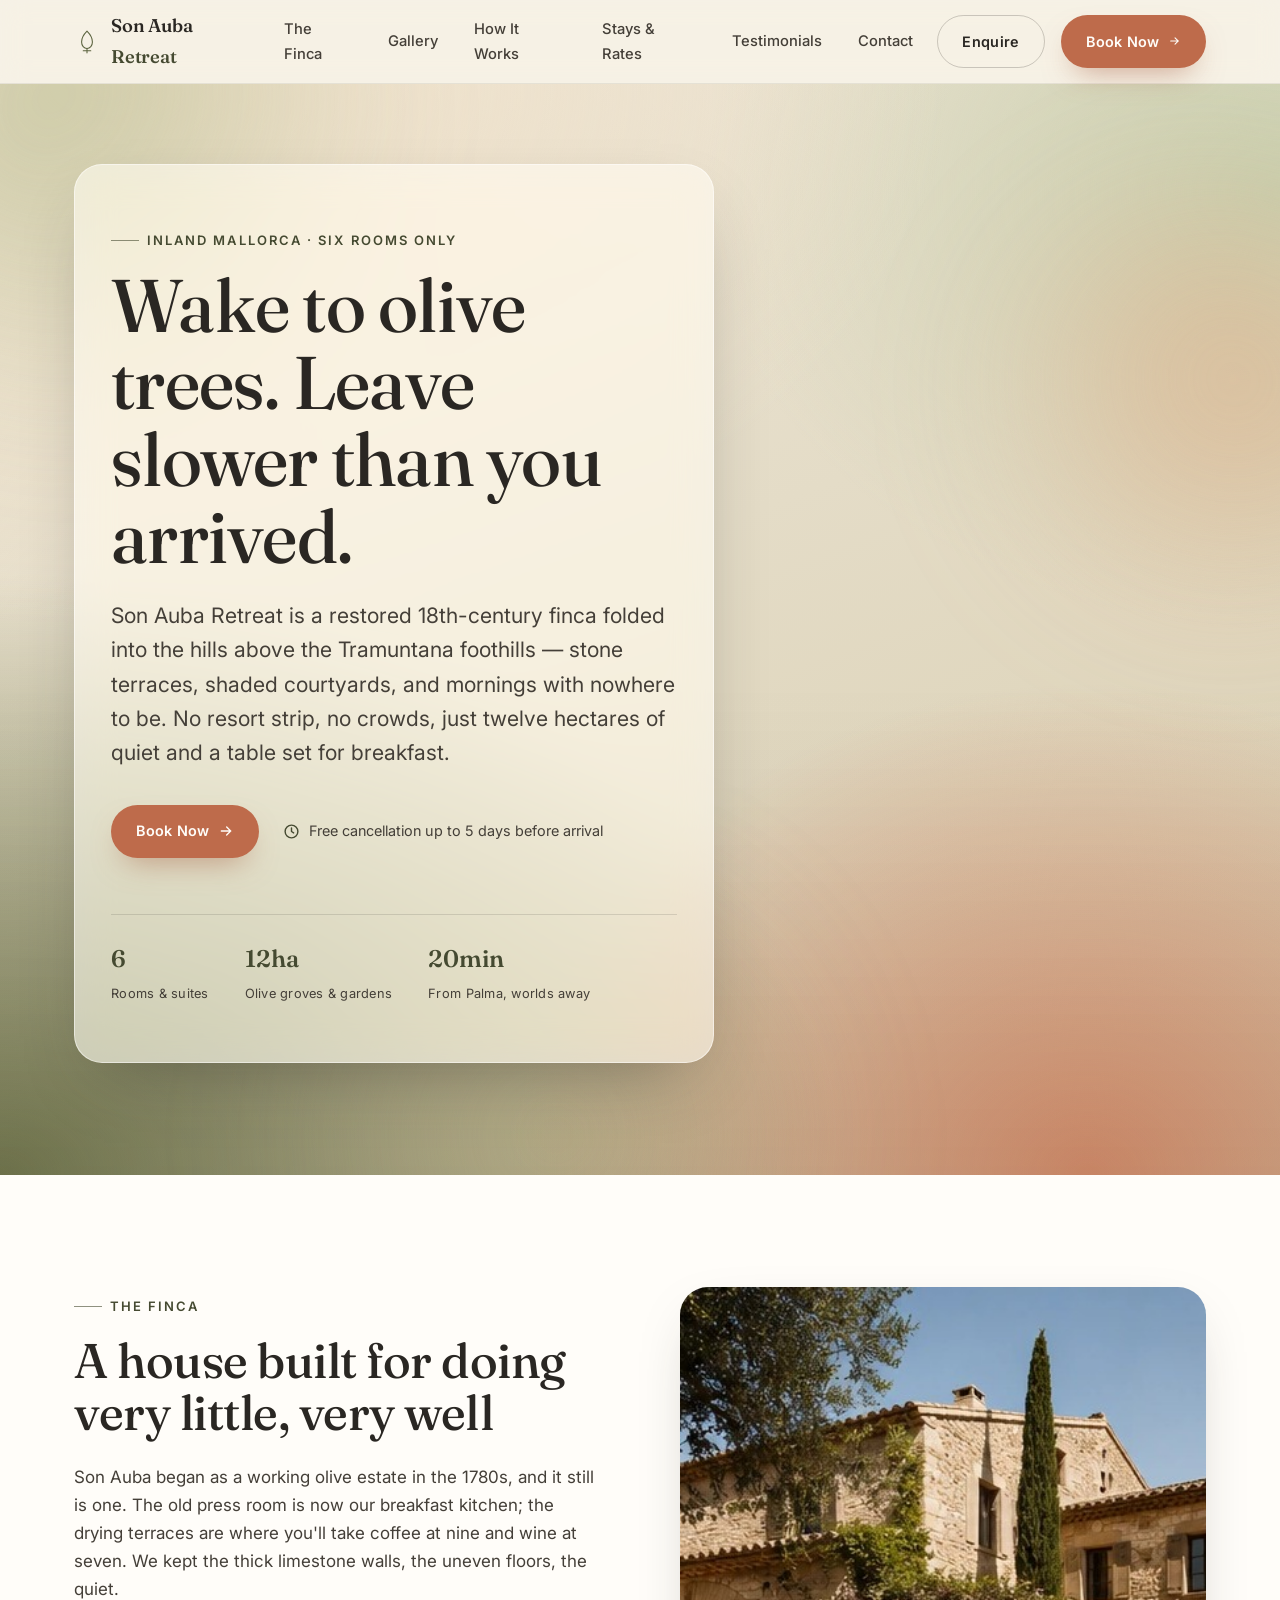
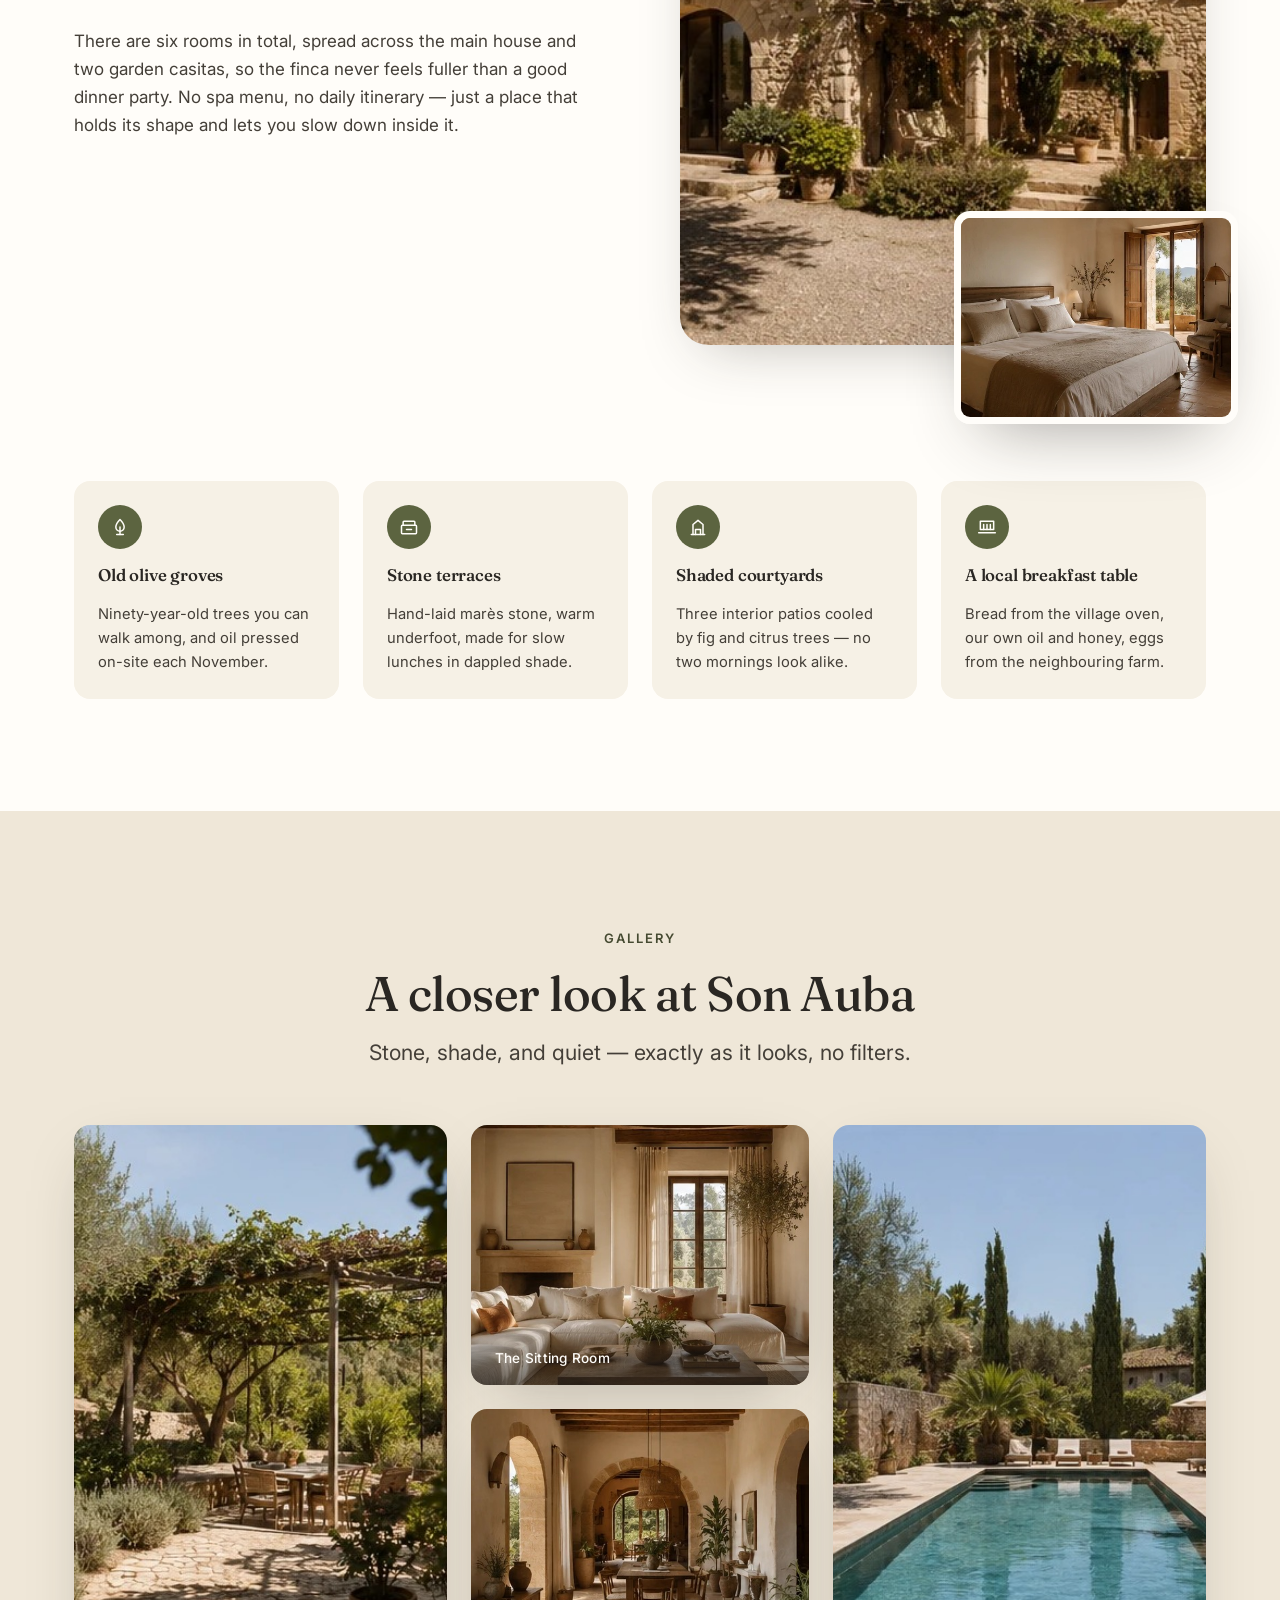
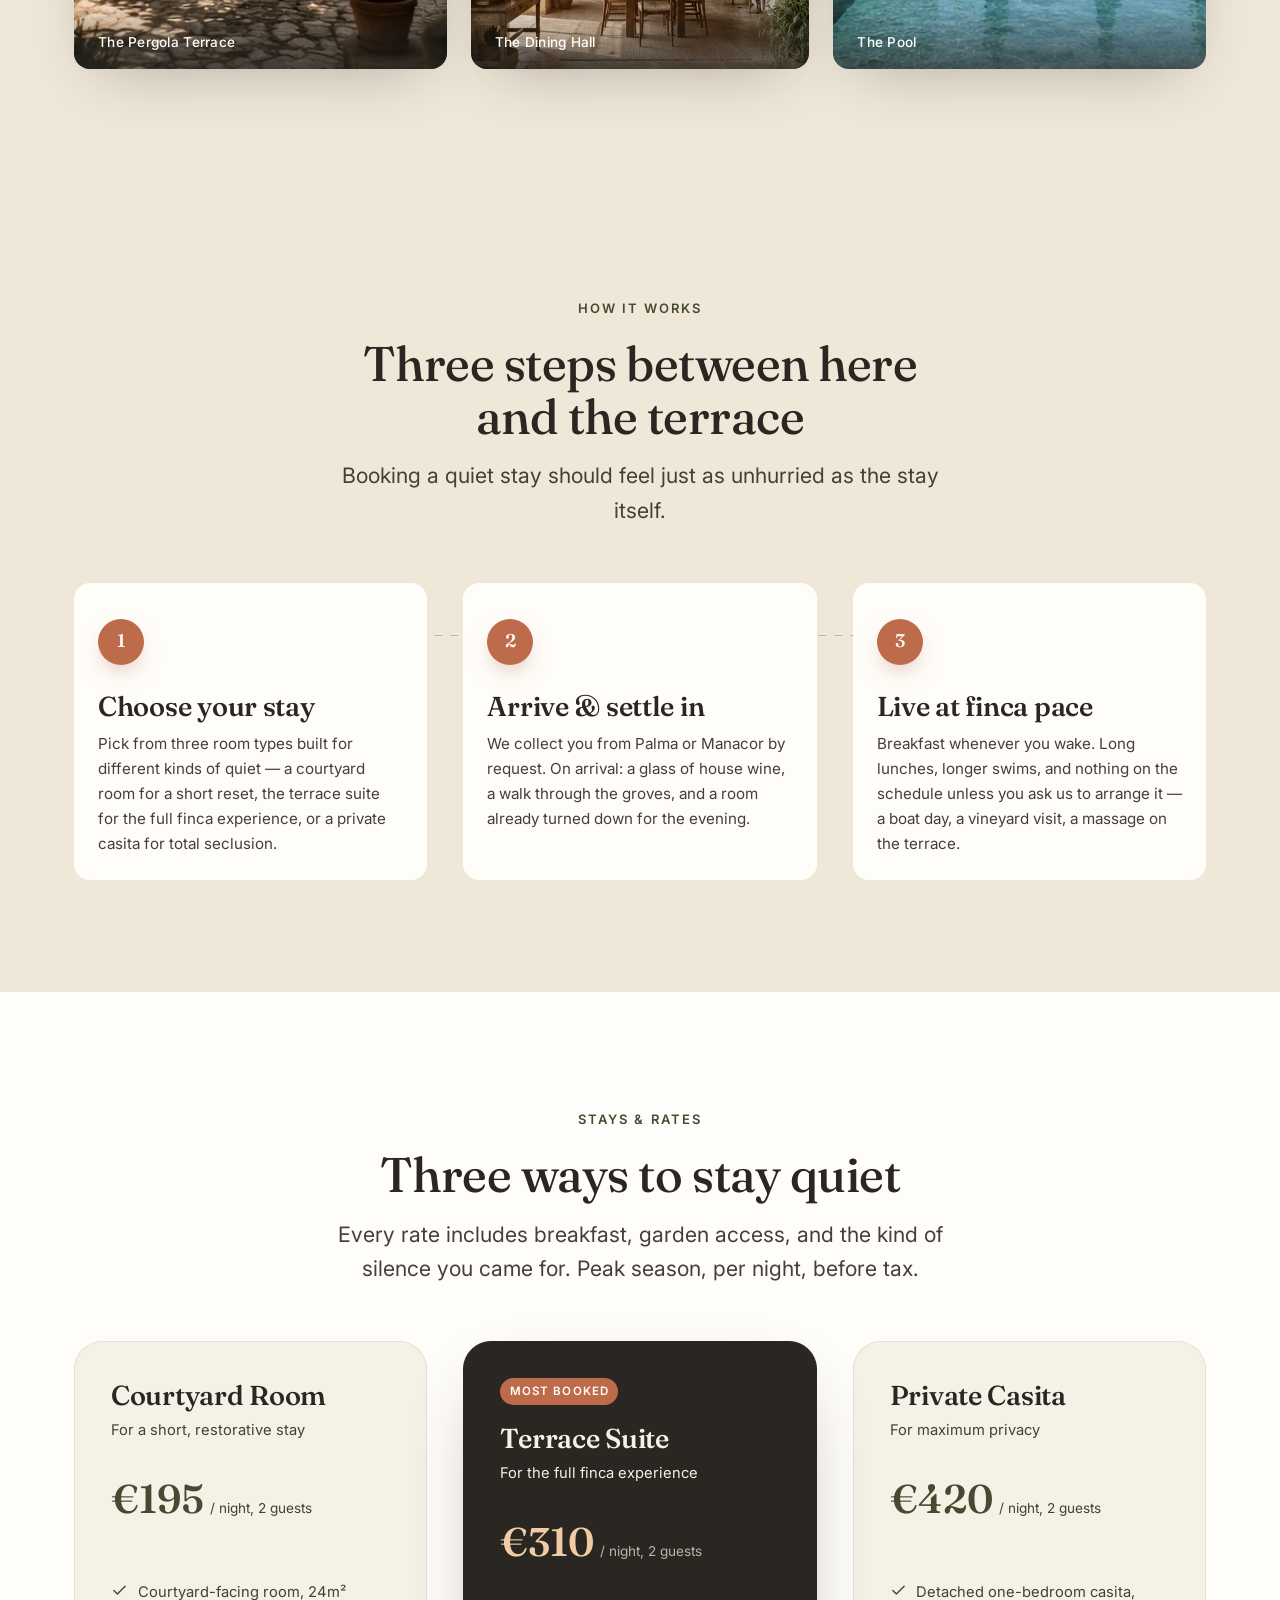
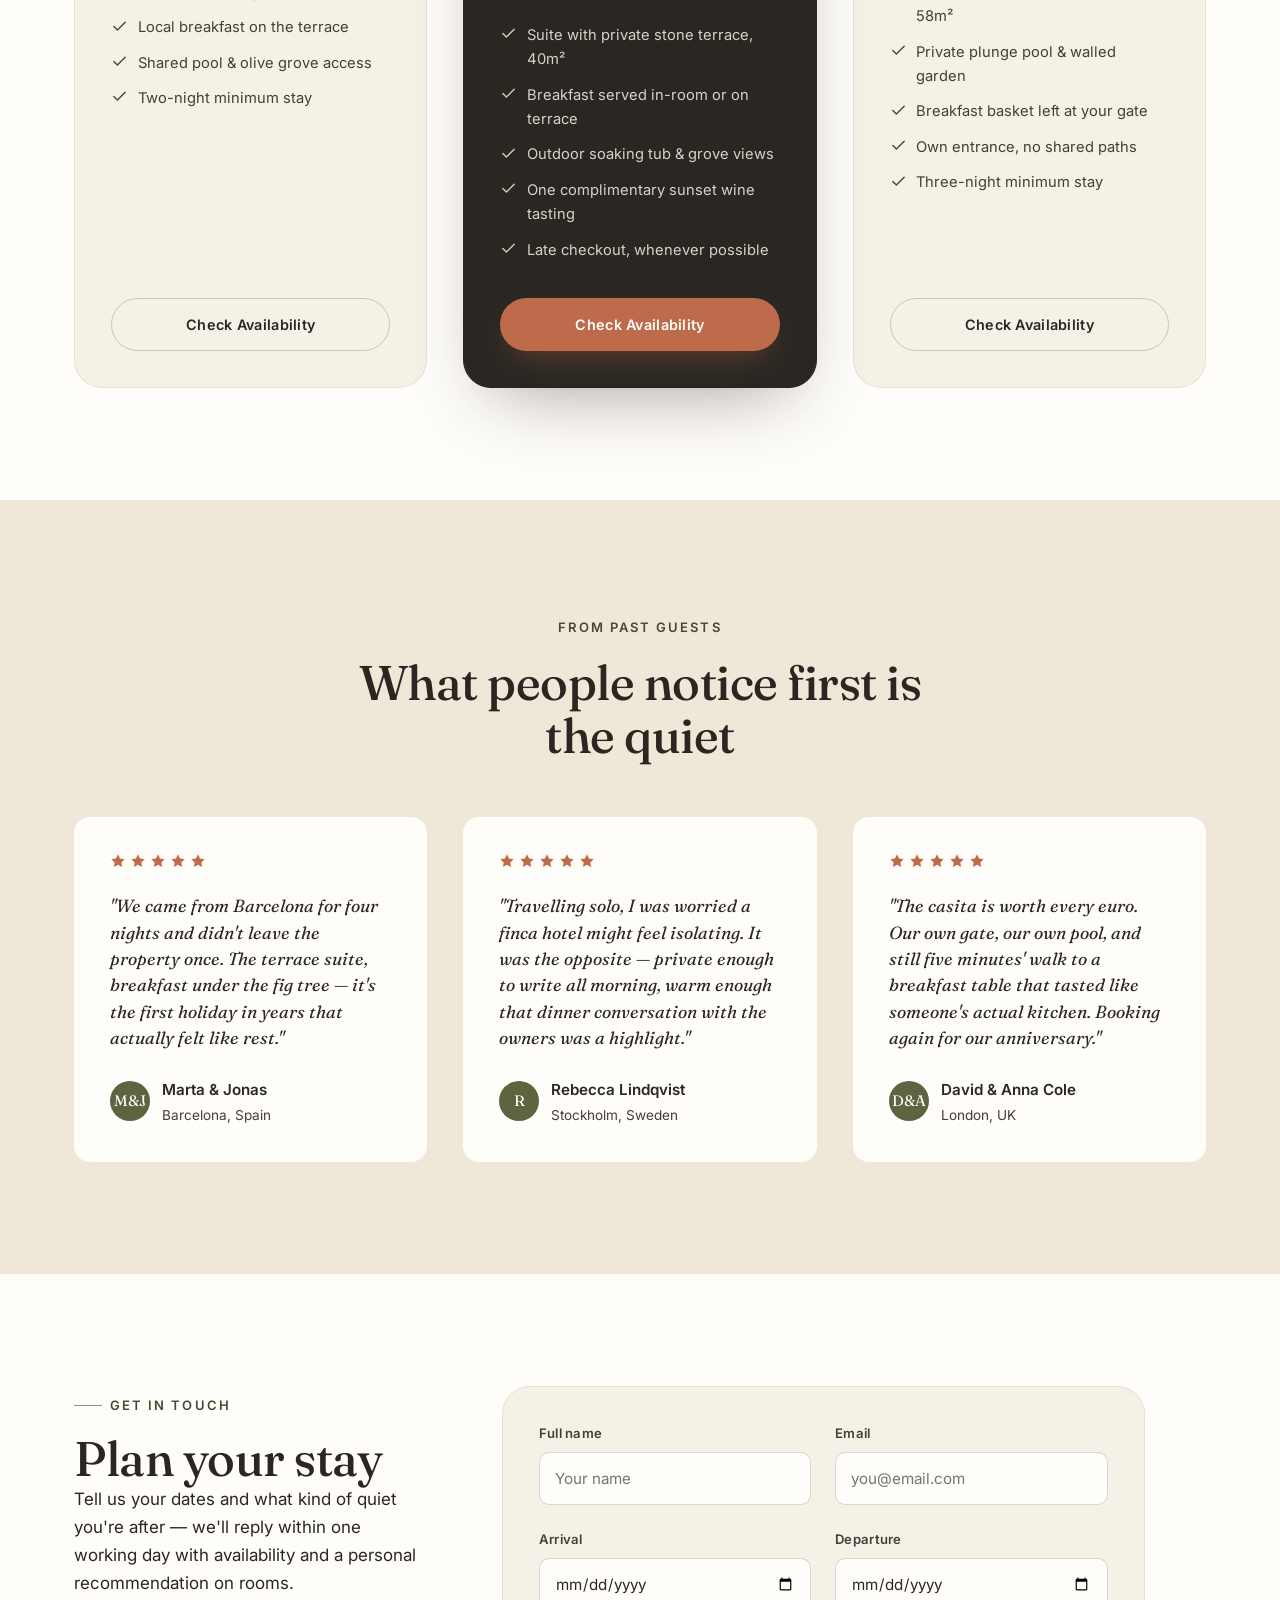
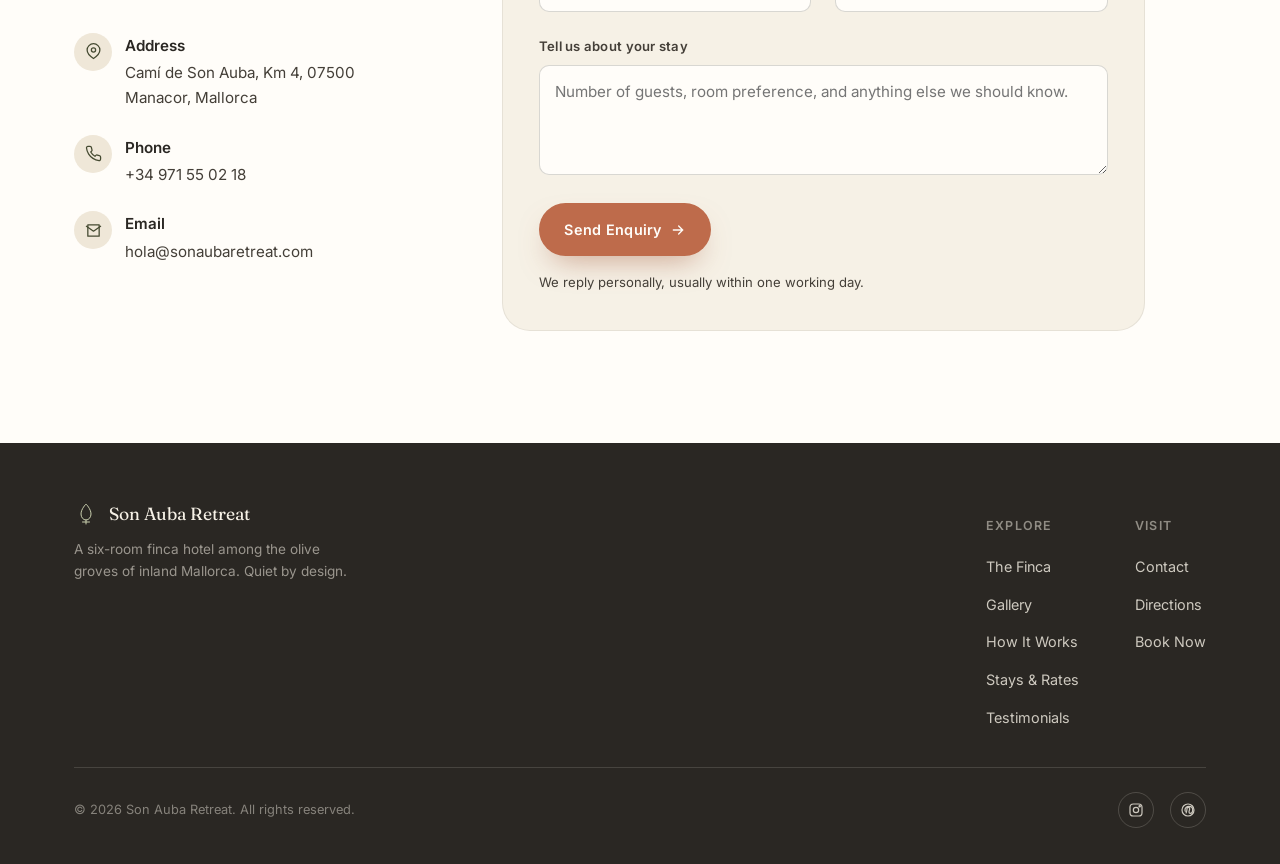
==== commit 7fd67681: "Incorporate real property photos into the site Split the supplied finca photo collage into six image" ====
--- a/index.html
+++ b/index.html
@@ -404,16 +404,41 @@
   .story{ background:var(--white); }
   .story-grid{
     display:grid;
-    grid-template-columns: 1.1fr 1fr;
+    grid-template-columns: 1fr 1fr;
     gap: var(--space-6);
     align-items:start;
   }
   .story-copy p + p{ margin-top:var(--space-3); }
   .story-copy p{ color:var(--charcoal-soft); }
-  .feature-list{
+
+  .story-photos{
+    position:relative;
+    margin-bottom: var(--space-5);
+  }
+  .story-photos .photo-main{
+    width:100%;
+    aspect-ratio: 4 / 5;
+    object-fit:cover;
+    border-radius: var(--radius-lg);
+    box-shadow: var(--shadow-soft);
+  }
+  .story-photos .photo-accent{
+    position:absolute;
+    width:54%;
+    aspect-ratio: 4 / 3;
+    object-fit:cover;
+    right:-6%;
+    bottom:-12%;
+    border-radius: var(--radius-md);
+    border: 7px solid var(--white);
+    box-shadow: var(--shadow-lift);
+  }
+
+  .feature-strip{
     display:grid;
-    grid-template-columns: 1fr 1fr;
-    gap: var(--space-4) var(--space-3);
+    grid-template-columns: repeat(4, 1fr);
+    gap: var(--space-3);
+    margin-top: var(--space-6);
   }
   .feature{
     display:flex;
@@ -436,6 +461,43 @@
   .feature .icon svg{ width:20px; height:20px; }
   .feature h3{ font-size:1.05rem; }
   .feature p{ font-size:.92rem; color:var(--charcoal-soft); }
+
+  /* ========== Gallery ========== */
+  .gallery{ background: var(--limestone); }
+  .gallery-grid{
+    display:grid;
+    grid-template-columns: 1.1fr 1fr 1.1fr;
+    grid-template-rows: 260px 260px;
+    gap: var(--space-3);
+  }
+  .gallery-item{
+    position:relative;
+    overflow:hidden;
+    border-radius: var(--radius-md);
+    box-shadow: var(--shadow-soft);
+  }
+  .gallery-item img{
+    width:100%;
+    height:100%;
+    object-fit:cover;
+    display:block;
+    transition: transform .7s var(--ease);
+  }
+  .gallery-item:hover img{ transform: scale(1.05); }
+  .gallery-caption{
+    position:absolute;
+    left:0; right:0; bottom:0;
+    padding: var(--space-3) var(--space-3) var(--space-2);
+    background: linear-gradient(180deg, rgba(42,39,35,0) 0%, rgba(42,39,35,.65) 100%);
+    color: var(--white);
+    font-size: .85rem;
+    font-weight:500;
+    letter-spacing:.02em;
+  }
+  .g-pergola{ grid-column:1; grid-row:1 / 3; }
+  .g-living{ grid-column:2; grid-row:1; }
+  .g-dining{ grid-column:2; grid-row:2; }
+  .g-pool{ grid-column:3; grid-row:1 / 3; }
 
   /* ========== How it works ========== */
   .how{ background: var(--limestone); position:relative; overflow:hidden; }
@@ -693,6 +755,13 @@
   /* ========== Responsive ========== */
   @media (max-width: 980px){
     .story-grid{ grid-template-columns:1fr; gap: var(--space-5); }
+    .story-photos{ max-width:440px; margin-inline:auto; }
+    .feature-strip{ grid-template-columns: 1fr 1fr; }
+    .gallery-grid{ grid-template-columns: 1fr 1fr; grid-template-rows: 220px 220px 220px; }
+    .g-pergola{ grid-column:1/3; grid-row:1; }
+    .g-living{ grid-column:1; grid-row:2; }
+    .g-dining{ grid-column:2; grid-row:2; }
+    .g-pool{ grid-column:1/3; grid-row:3; }
     .steps{ grid-template-columns:1fr; }
     .steps::before{ display:none; }
     .price-grid{ grid-template-columns:1fr; }
@@ -714,7 +783,10 @@
     .hero{ padding-block: var(--space-5) var(--space-6); }
     .hero-card{ padding: var(--space-4) var(--space-3); }
     .hero-stats{ gap: var(--space-3); flex-wrap:wrap; }
-    .feature-list{ grid-template-columns:1fr; }
+    .story-photos .photo-accent{ width:60%; }
+    .feature-strip{ grid-template-columns:1fr; }
+    .gallery-grid{ grid-template-columns:1fr; grid-template-rows:none; }
+    .g-pergola, .g-living, .g-dining, .g-pool{ grid-column:1; grid-row:auto; height:260px; }
     .footer-inner{ flex-direction:column; }
     .footer-links{ gap: var(--space-4); }
   }
@@ -736,6 +808,7 @@
     </a>
     <nav class="nav-links" id="navLinks">
       <a href="#finca">The Finca</a>
+      <a href="#gallery">Gallery</a>
       <a href="#how">How It Works</a>
       <a href="#stays">Stays &amp; Rates</a>
       <a href="#testimonials">Testimonials</a>
@@ -797,35 +870,68 @@
             <p>There are six rooms in total, spread across the main house and two garden casitas, so the finca never feels fuller than a good dinner party. No spa menu, no daily itinerary — just a place that holds its shape and lets you slow down inside it.</p>
           </div>
         </div>
-        <div class="feature-list reveal-group">
-          <div class="feature reveal">
-            <span class="icon">
-              <svg viewBox="0 0 24 24" fill="none" stroke="currentColor" stroke-width="1.8" stroke-linecap="round" stroke-linejoin="round"><path d="M12 3c-3 3-5 6-5 9a5 5 0 0 0 10 0c0-3-2-6-5-9z"/><path d="M12 12v9"/><path d="M8 21h8"/></svg>
-            </span>
-            <h3>Old olive groves</h3>
-            <p>Ninety-year-old trees you can walk among, and oil pressed on-site each November.</p>
-          </div>
-          <div class="feature reveal">
-            <span class="icon">
-              <svg viewBox="0 0 24 24" fill="none" stroke="currentColor" stroke-width="1.8" stroke-linecap="round" stroke-linejoin="round"><rect x="3" y="10" width="18" height="10" rx="1"/><path d="M5 10V6a1 1 0 0 1 1-1h12a1 1 0 0 1 1 1v4"/><path d="M9 15h6"/></svg>
-            </span>
-            <h3>Stone terraces</h3>
-            <p>Hand-laid marès stone, warm underfoot, made for slow lunches in dappled shade.</p>
-          </div>
-          <div class="feature reveal">
-            <span class="icon">
-              <svg viewBox="0 0 24 24" fill="none" stroke="currentColor" stroke-width="1.8" stroke-linecap="round" stroke-linejoin="round"><path d="M4 21h16"/><path d="M6 21V9l6-5 6 5v12"/><path d="M9 21v-6h6v6"/></svg>
-            </span>
-            <h3>Shaded courtyards</h3>
-            <p>Three interior patios cooled by fig and citrus trees — no two mornings look alike.</p>
-          </div>
-          <div class="feature reveal">
-            <span class="icon">
-              <svg viewBox="0 0 24 24" fill="none" stroke="currentColor" stroke-width="1.8" stroke-linecap="round" stroke-linejoin="round"><path d="M4 5h16v10H4z"/><path d="M2 19h20"/><path d="M8 15V9M12 15V9M16 15V9"/></svg>
-            </span>
-            <h3>A local breakfast table</h3>
-            <p>Bread from the village oven, our own oil and honey, eggs from the neighbouring farm.</p>
-          </div>
+        <div class="story-photos reveal">
+          <img class="photo-main" src="images/exterior.jpg" alt="Stone finca facade with cypress trees and a vine-covered entrance">
+          <img class="photo-accent" src="images/bedroom.jpg" alt="Bedroom with linen bedding and a view over the olive groves">
+        </div>
+      </div>
+      <div class="feature-strip reveal-group">
+        <div class="feature reveal">
+          <span class="icon">
+            <svg viewBox="0 0 24 24" fill="none" stroke="currentColor" stroke-width="1.8" stroke-linecap="round" stroke-linejoin="round"><path d="M12 3c-3 3-5 6-5 9a5 5 0 0 0 10 0c0-3-2-6-5-9z"/><path d="M12 12v9"/><path d="M8 21h8"/></svg>
+          </span>
+          <h3>Old olive groves</h3>
+          <p>Ninety-year-old trees you can walk among, and oil pressed on-site each November.</p>
+        </div>
+        <div class="feature reveal">
+          <span class="icon">
+            <svg viewBox="0 0 24 24" fill="none" stroke="currentColor" stroke-width="1.8" stroke-linecap="round" stroke-linejoin="round"><rect x="3" y="10" width="18" height="10" rx="1"/><path d="M5 10V6a1 1 0 0 1 1-1h12a1 1 0 0 1 1 1v4"/><path d="M9 15h6"/></svg>
+          </span>
+          <h3>Stone terraces</h3>
+          <p>Hand-laid marès stone, warm underfoot, made for slow lunches in dappled shade.</p>
+        </div>
+        <div class="feature reveal">
+          <span class="icon">
+            <svg viewBox="0 0 24 24" fill="none" stroke="currentColor" stroke-width="1.8" stroke-linecap="round" stroke-linejoin="round"><path d="M4 21h16"/><path d="M6 21V9l6-5 6 5v12"/><path d="M9 21v-6h6v6"/></svg>
+          </span>
+          <h3>Shaded courtyards</h3>
+          <p>Three interior patios cooled by fig and citrus trees — no two mornings look alike.</p>
+        </div>
+        <div class="feature reveal">
+          <span class="icon">
+            <svg viewBox="0 0 24 24" fill="none" stroke="currentColor" stroke-width="1.8" stroke-linecap="round" stroke-linejoin="round"><path d="M4 5h16v10H4z"/><path d="M2 19h20"/><path d="M8 15V9M12 15V9M16 15V9"/></svg>
+          </span>
+          <h3>A local breakfast table</h3>
+          <p>Bread from the village oven, our own oil and honey, eggs from the neighbouring farm.</p>
+        </div>
+      </div>
+    </div>
+  </section>
+
+  <!-- GALLERY -->
+  <section class="gallery" id="gallery">
+    <div class="wrap">
+      <div class="section-head center reveal">
+        <span class="eyebrow">Gallery</span>
+        <h2>A closer look at Son Auba</h2>
+        <p class="lead">Stone, shade, and quiet — exactly as it looks, no filters.</p>
+      </div>
+      <div class="gallery-grid reveal-group">
+        <div class="gallery-item g-pergola reveal">
+          <img src="images/pergola.jpg" alt="Vine-covered pergola dining terrace shaded by olive trees">
+          <span class="gallery-caption">The Pergola Terrace</span>
+        </div>
+        <div class="gallery-item g-living reveal">
+          <img src="images/living.jpg" alt="Neutral linen sitting room with a limestone fireplace and an olive tree">
+          <span class="gallery-caption">The Sitting Room</span>
+        </div>
+        <div class="gallery-item g-dining reveal">
+          <img src="images/dining.jpg" alt="Stone archways leading to the dining hall under a wood-beamed ceiling">
+          <span class="gallery-caption">The Dining Hall</span>
+        </div>
+        <div class="gallery-item g-pool reveal">
+          <img src="images/pool.jpg" alt="Long stone-edged pool framed by cypress and olive trees">
+          <span class="gallery-caption">The Pool</span>
         </div>
       </div>
     </div>
@@ -1049,6 +1155,7 @@
           <h4>Explore</h4>
           <ul>
             <li><a href="#finca">The Finca</a></li>
+            <li><a href="#gallery">Gallery</a></li>
             <li><a href="#how">How It Works</a></li>
             <li><a href="#stays">Stays &amp; Rates</a></li>
             <li><a href="#testimonials">Testimonials</a></li>
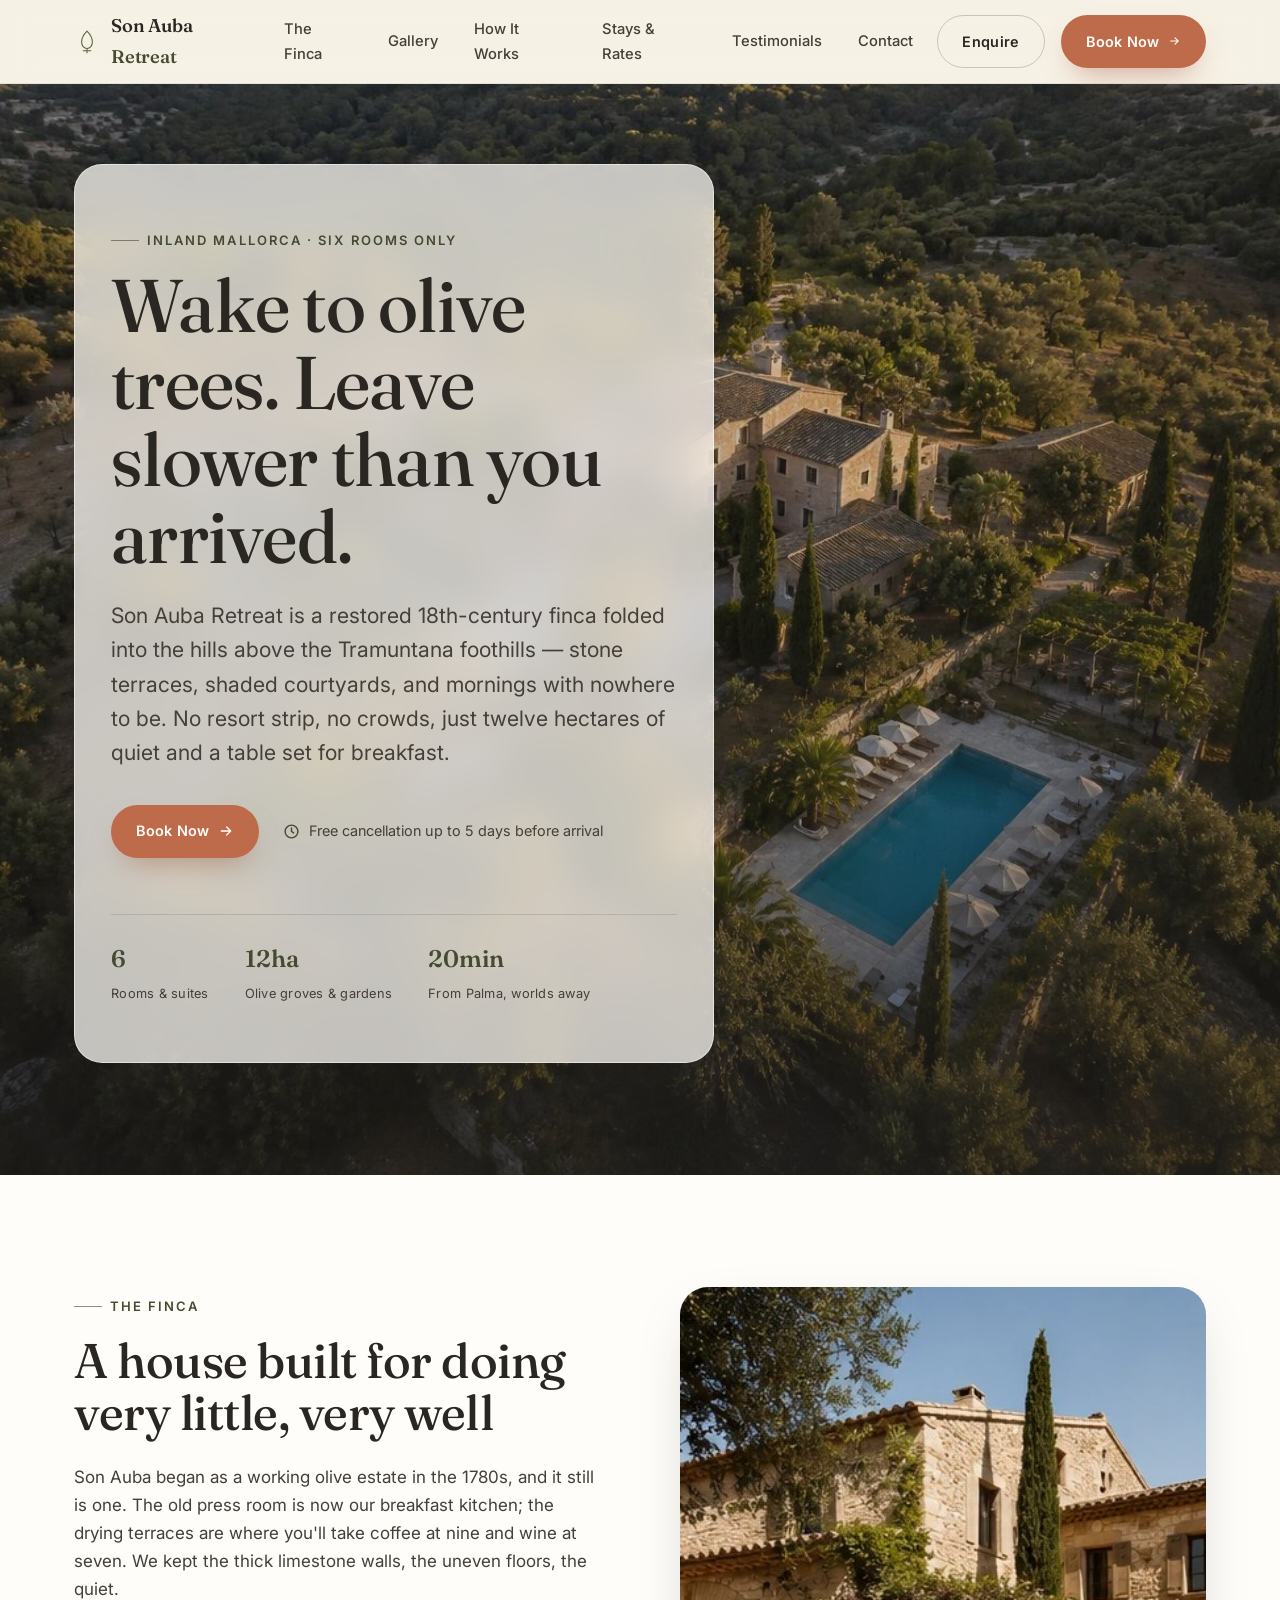
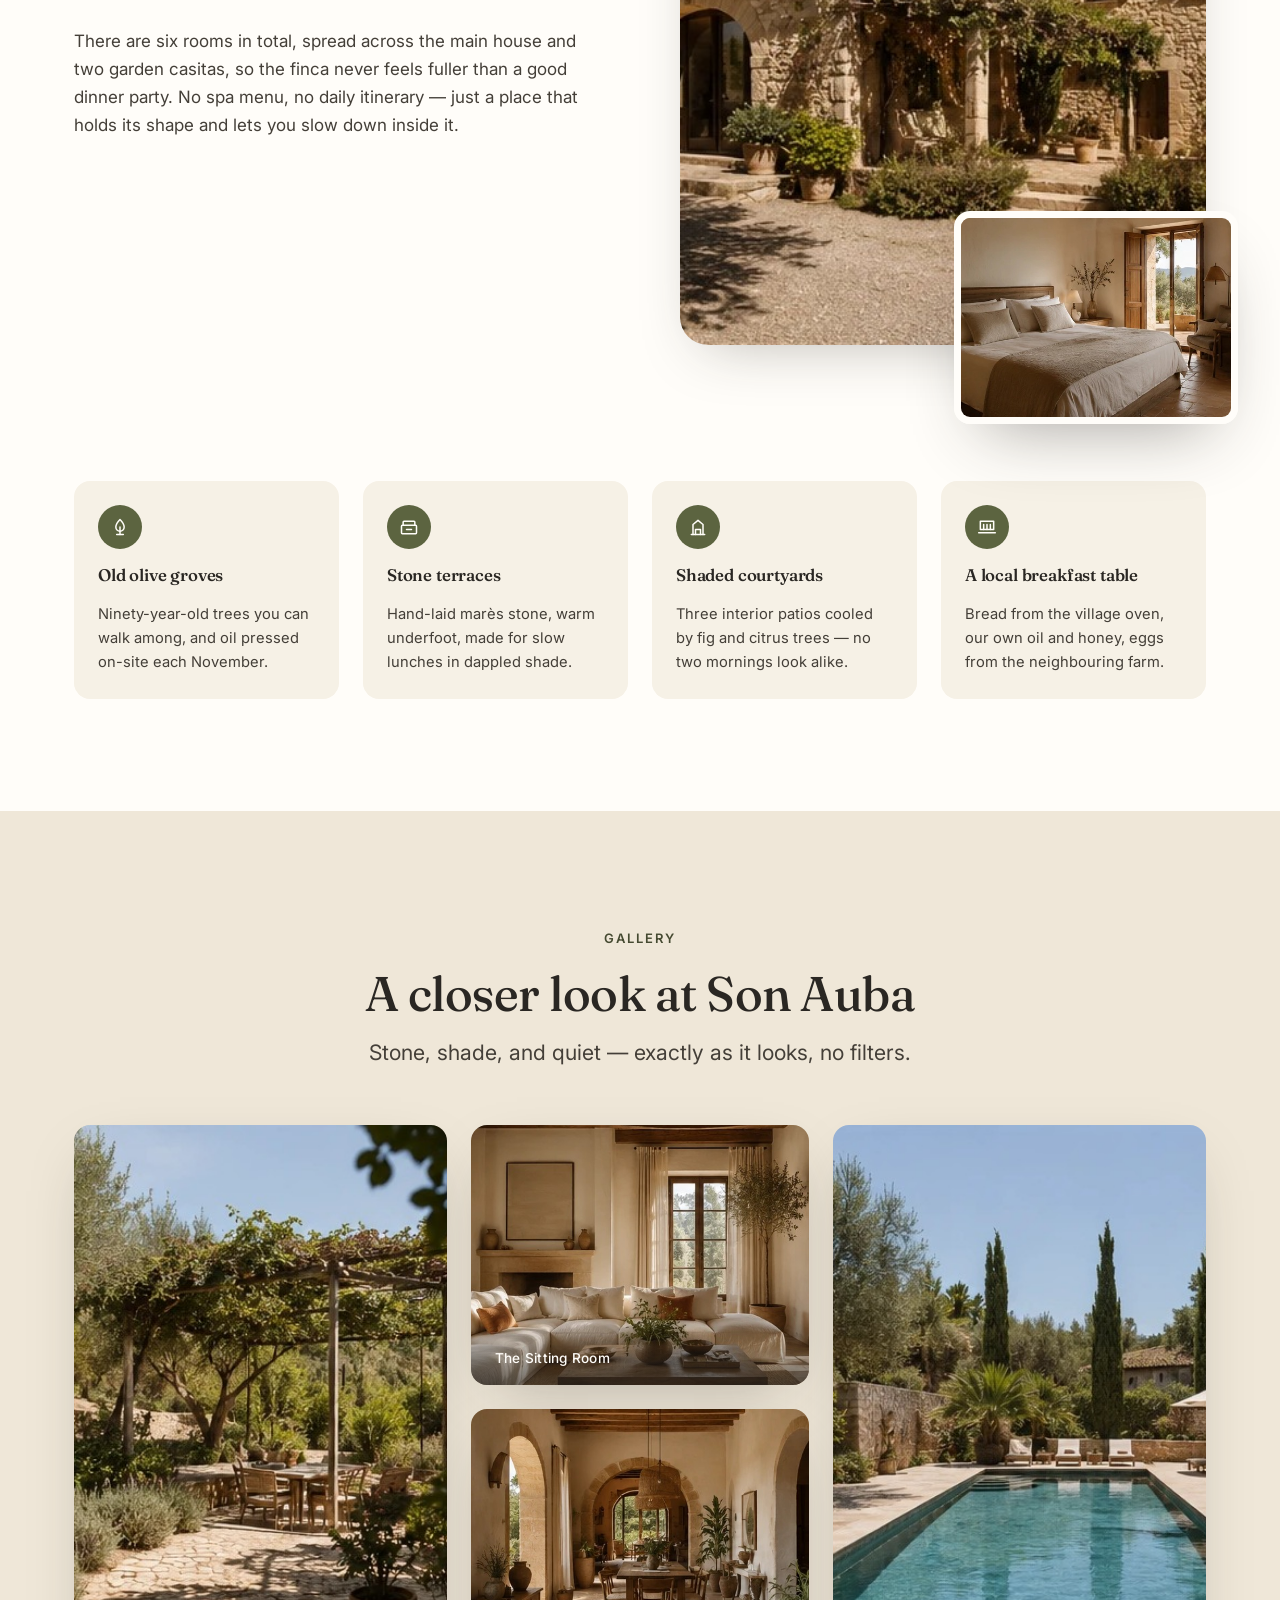
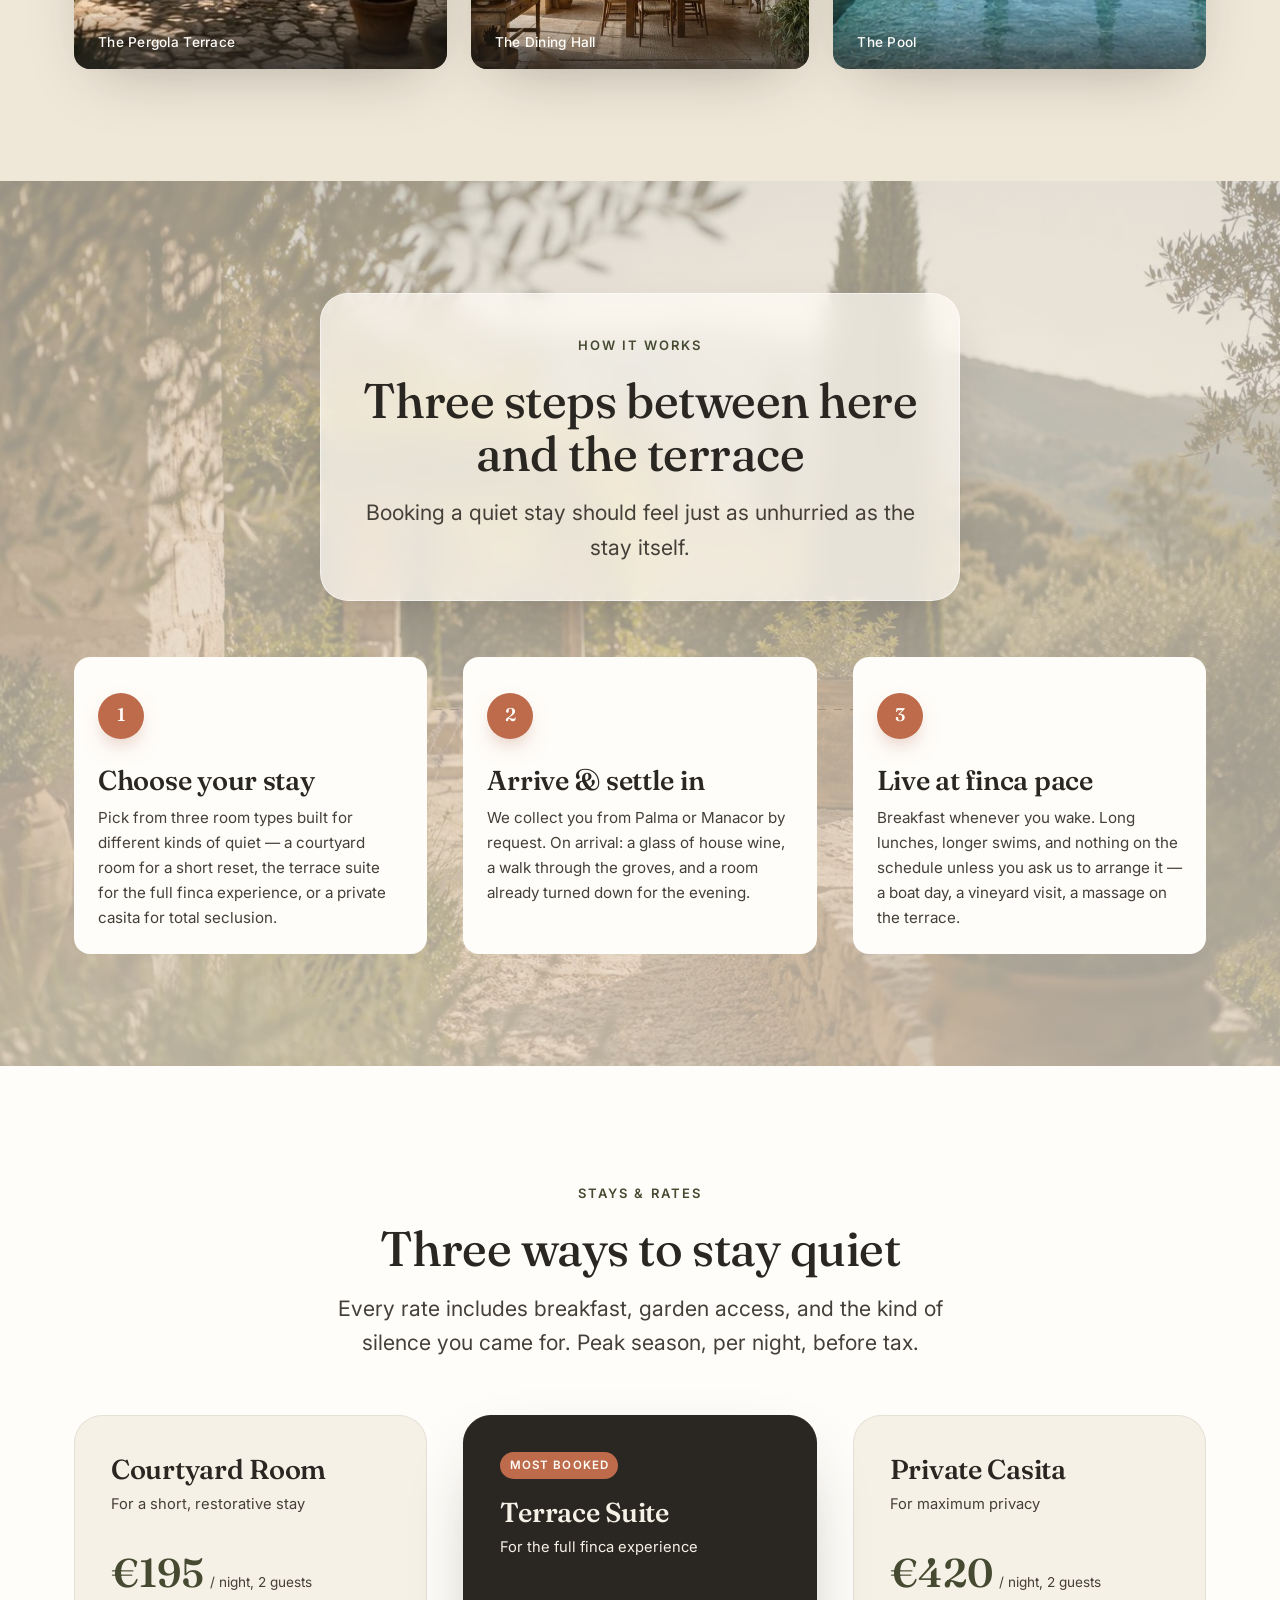
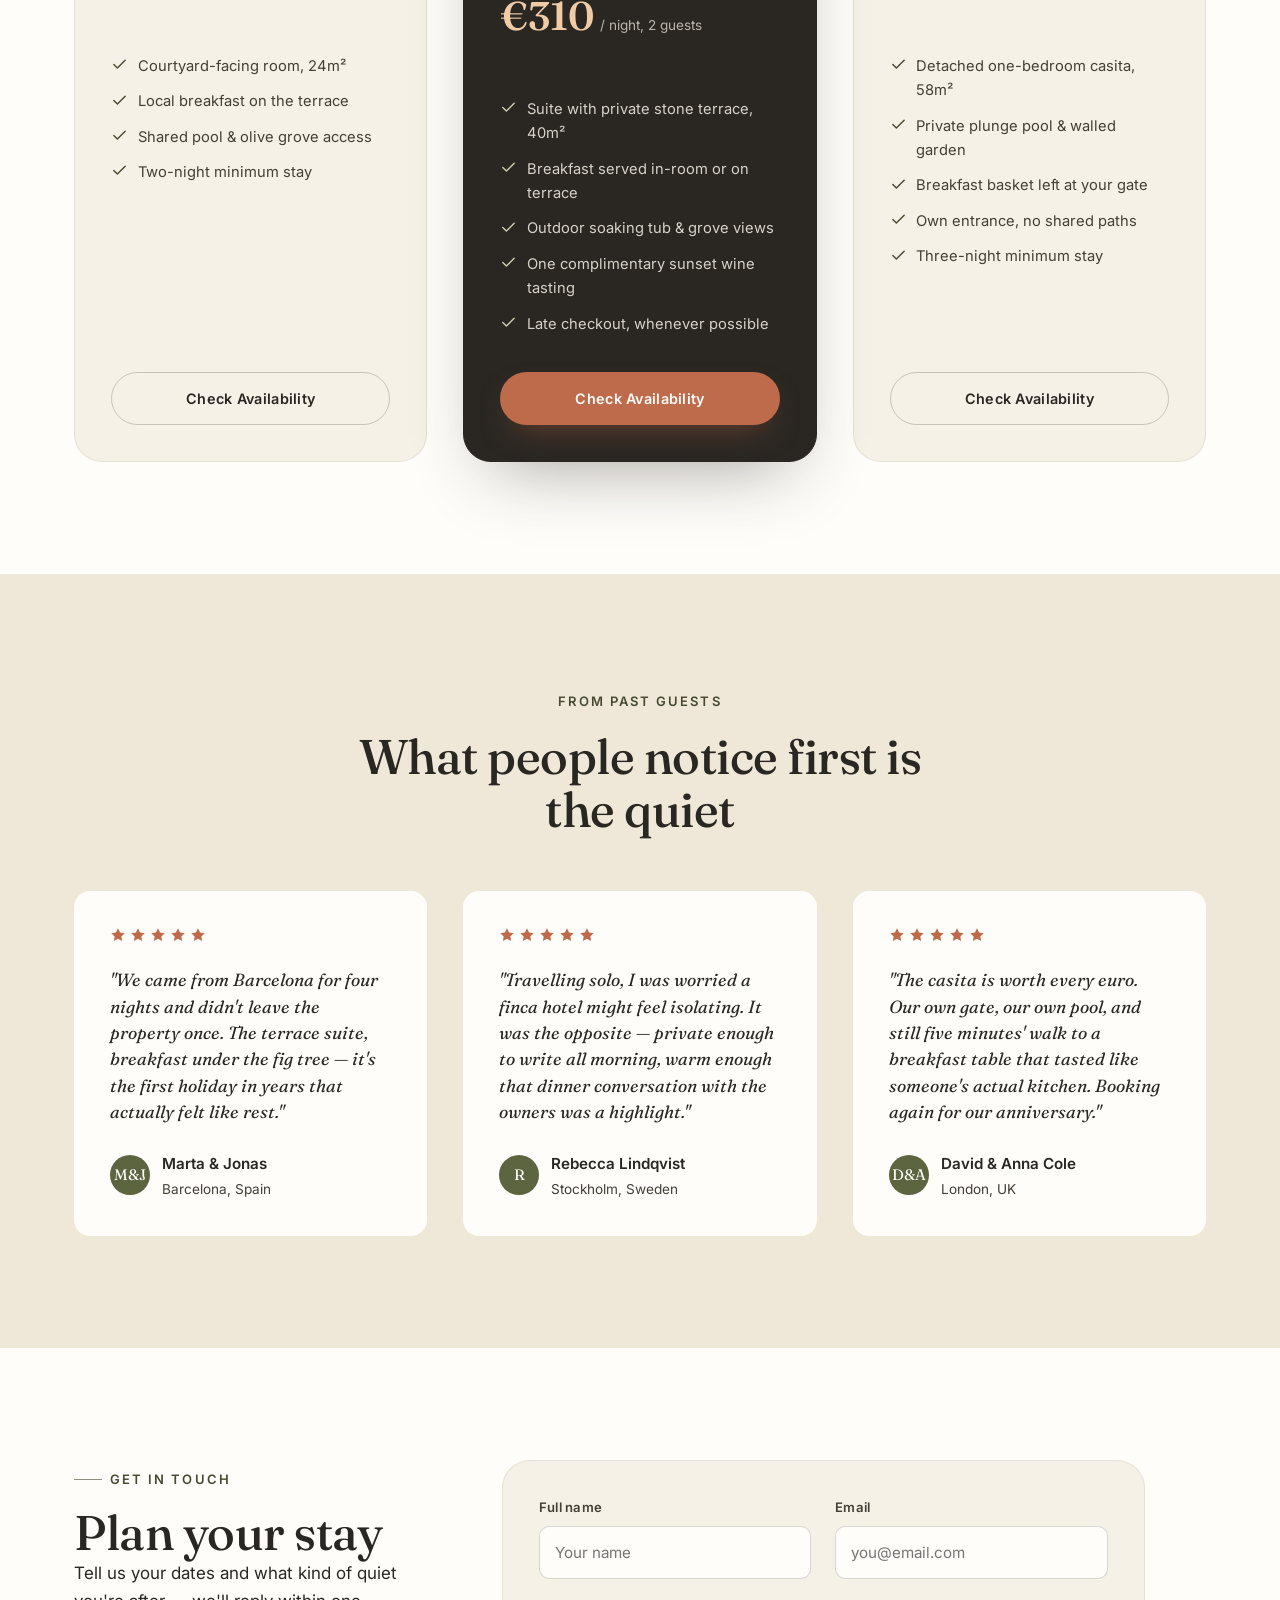
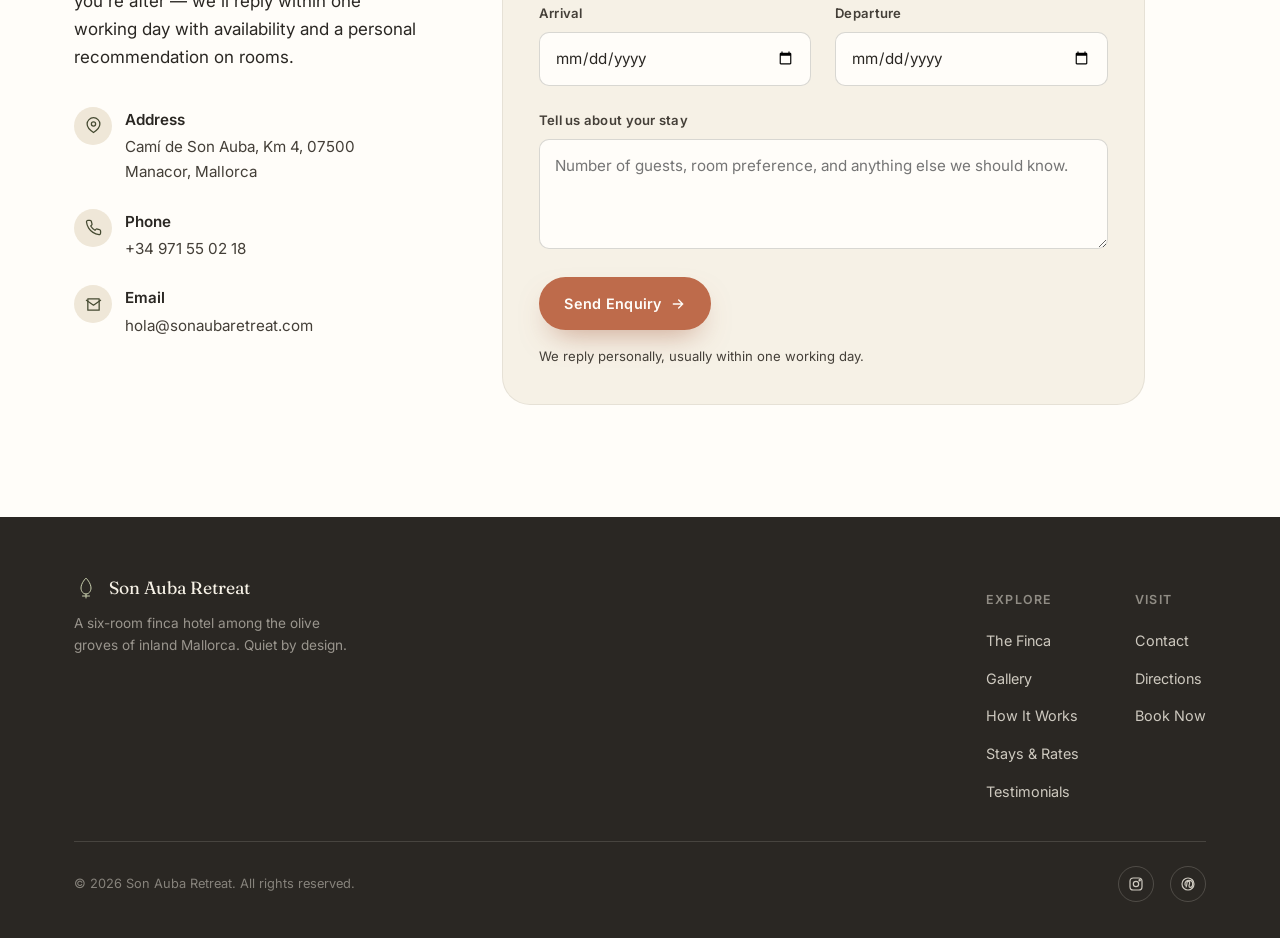
==== commit eaba4010: "Add real photos behind hero and How It Works sections Swapped the hero's CSS mesh gradient for the a" ====
--- a/index.html
+++ b/index.html
@@ -282,56 +282,15 @@
     align-items:center;
     padding-block: var(--space-6) var(--space-7);
     background:
-      radial-gradient(120% 90% at 8% 0%, #EFE0C8 0%, transparent 55%),
-      radial-gradient(90% 80% at 100% 10%, #C9CFAE 0%, transparent 50%),
-      radial-gradient(100% 100% at 85% 100%, #D98F6C 0%, transparent 45%),
-      radial-gradient(120% 100% at 0% 100%, #74794F 0%, transparent 55%),
-      linear-gradient(160deg, #EFE7D8 0%, #E4DCC7 45%, #D8CDAE 100%);
+      linear-gradient(180deg, rgba(42,39,35,.16) 0%, rgba(42,39,35,.4) 100%),
+      url('[data-uri]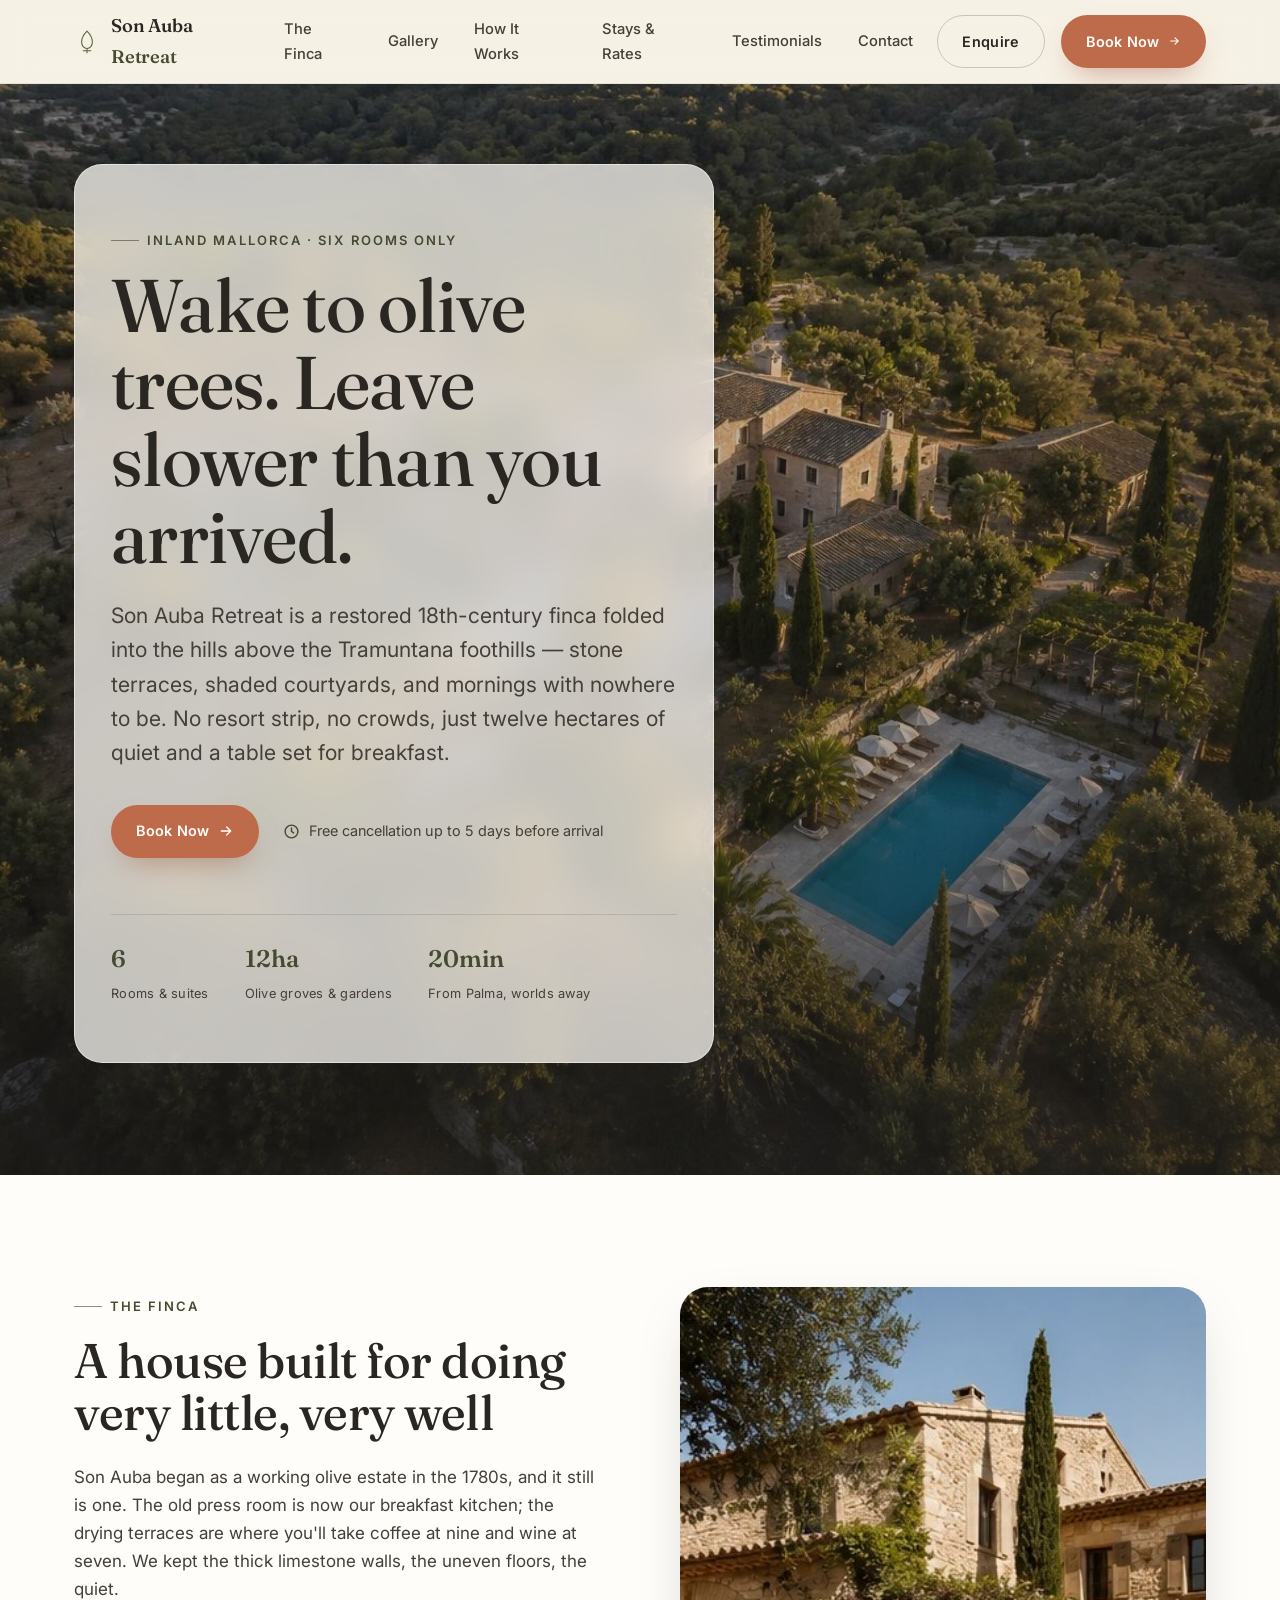
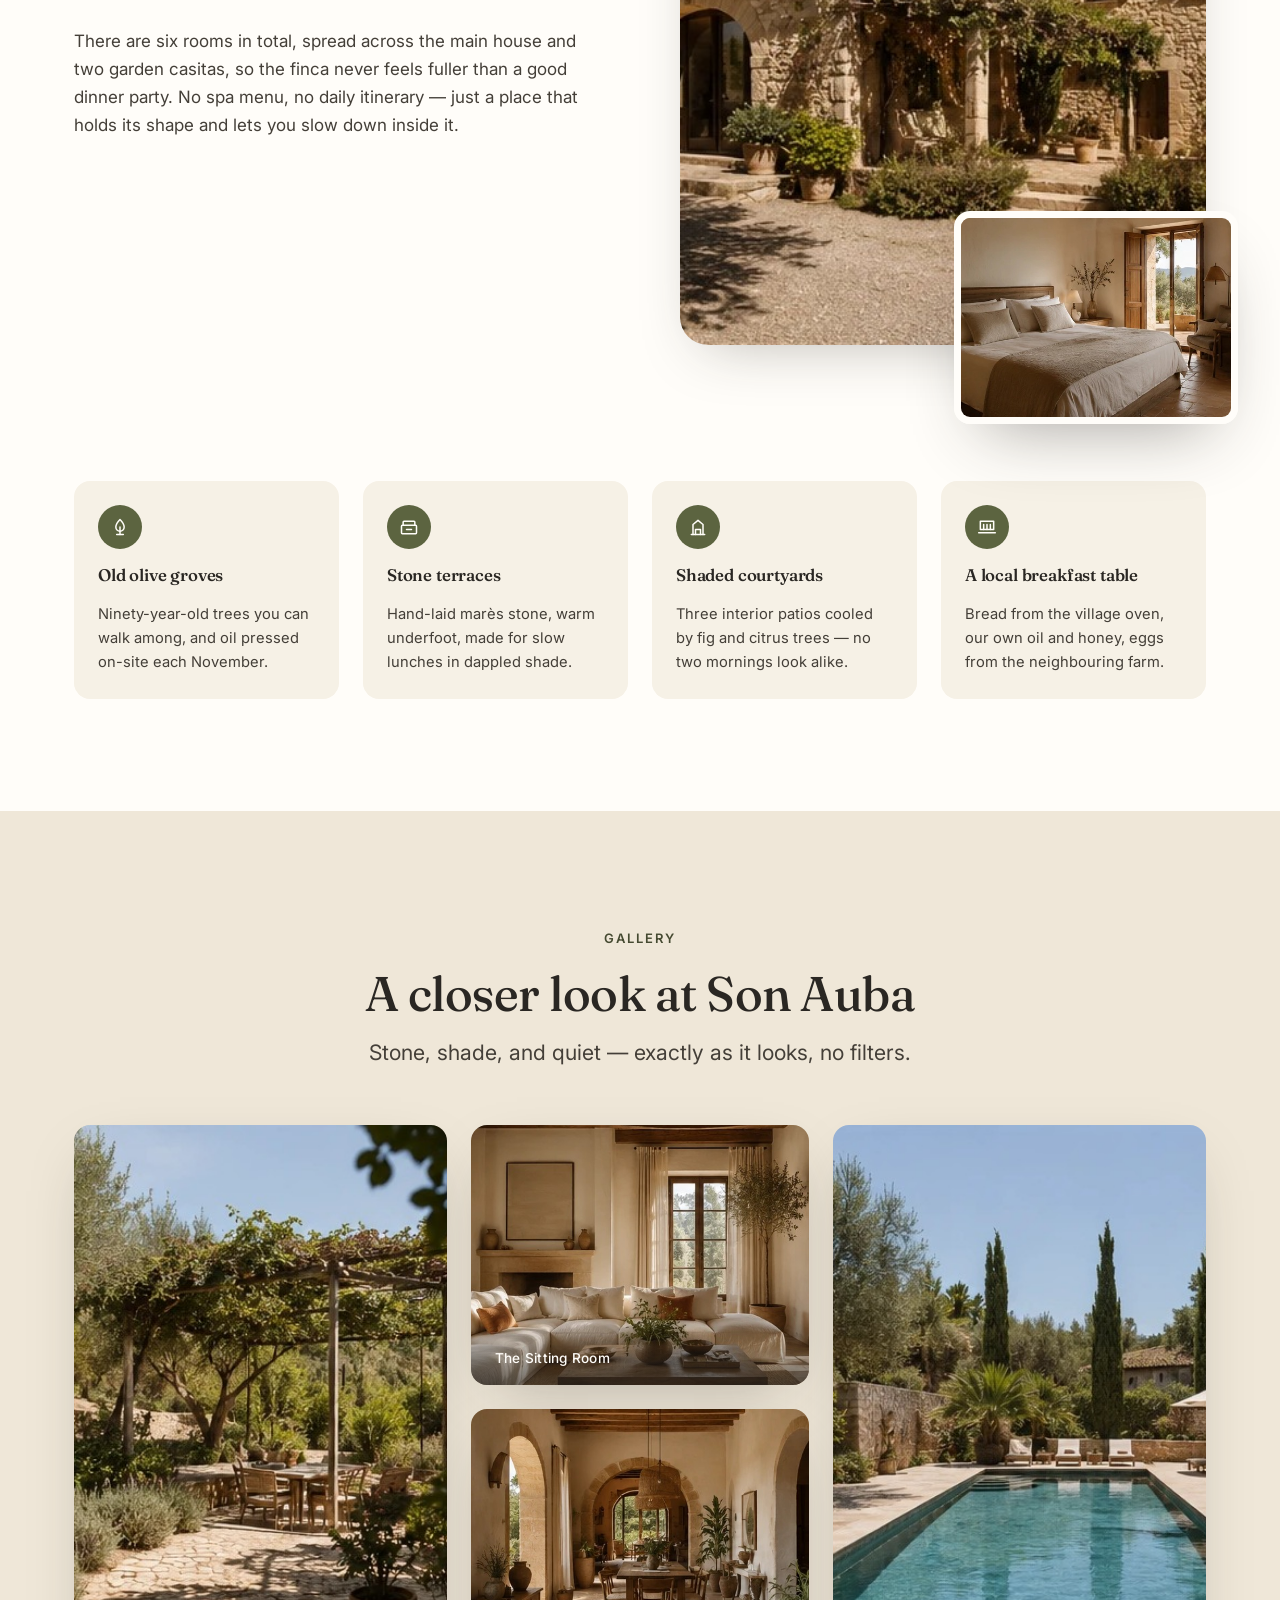
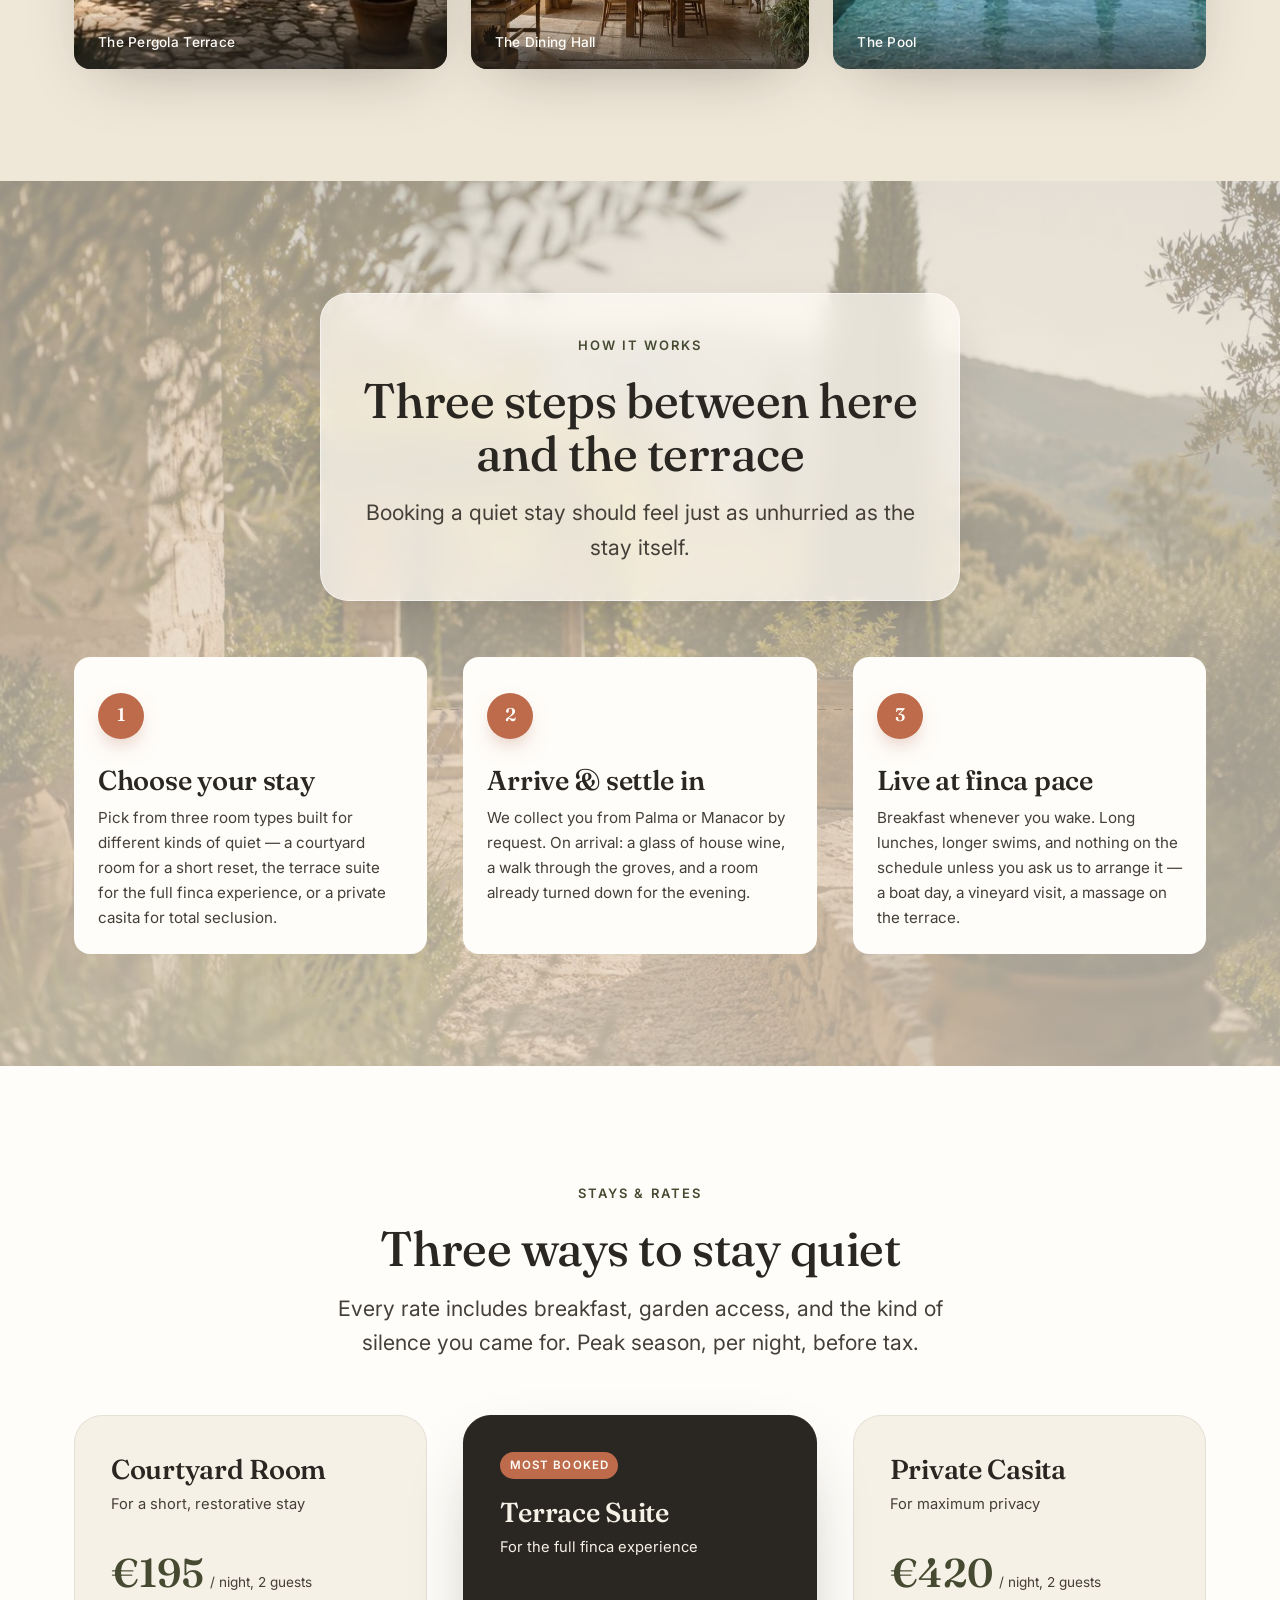
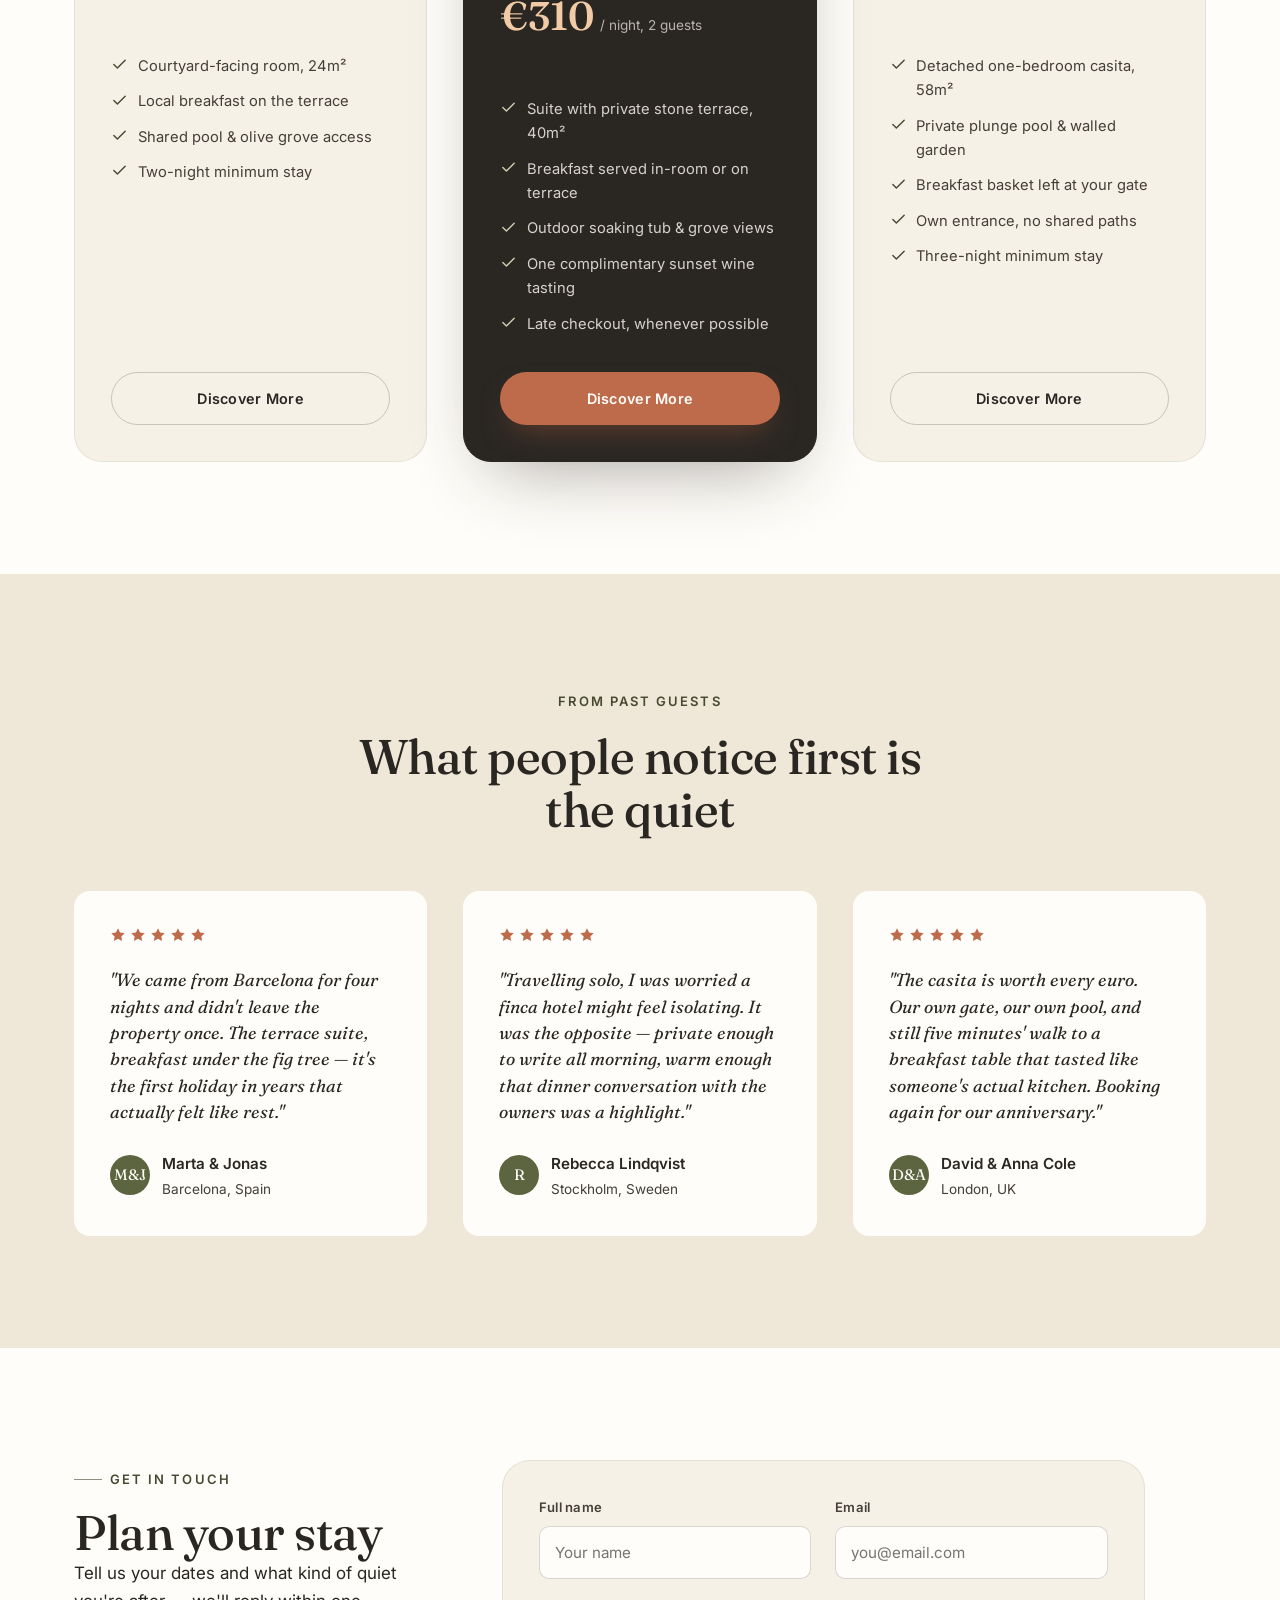
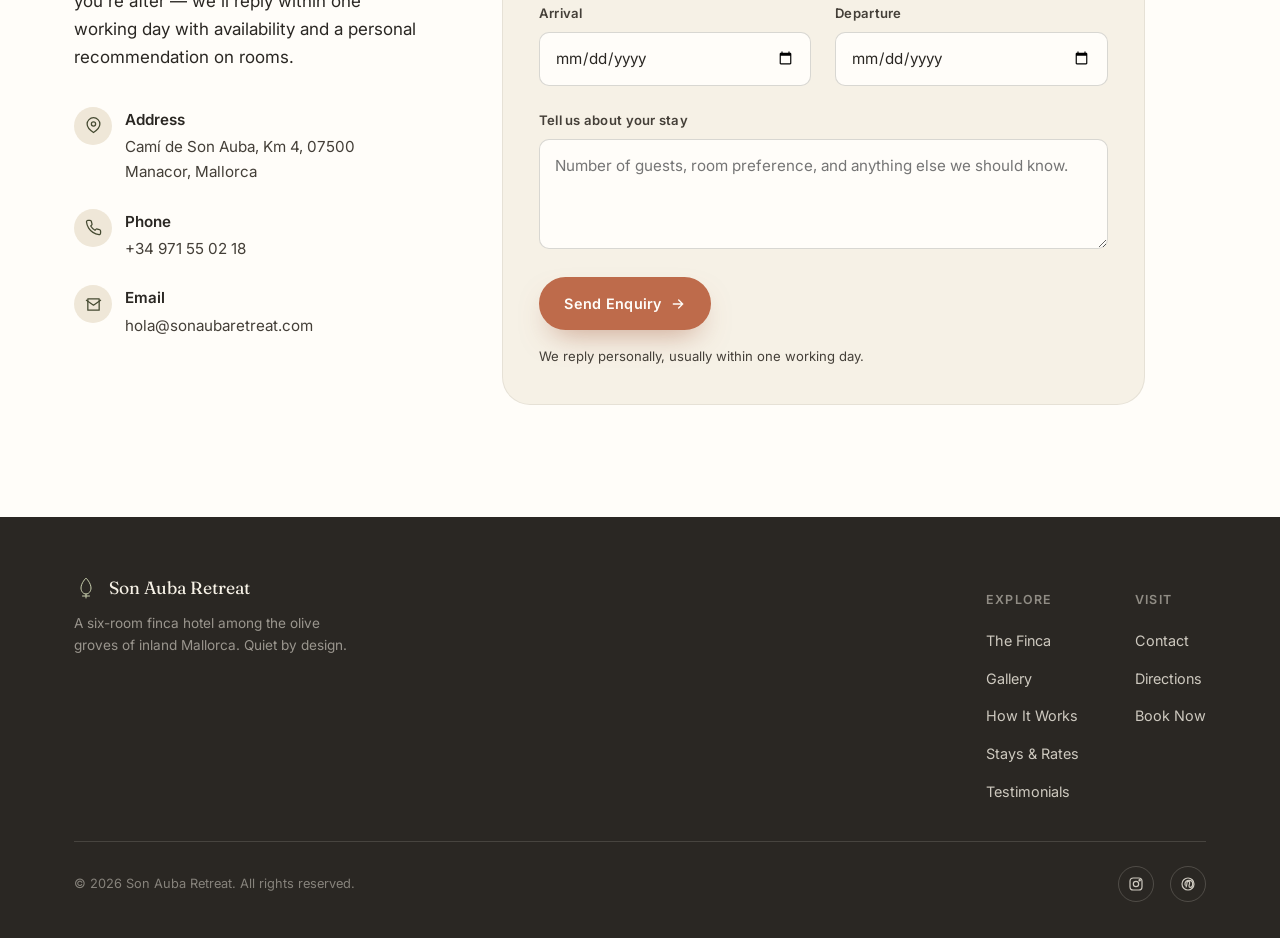
==== commit 684372e0: "Add dedicated room detail pages with photo galleries and booking calendar Replace the "Check Availab" ====
--- a/index.html
+++ b/index.html
@@ -956,7 +956,7 @@
             <li><svg viewBox="0 0 24 24" fill="none" stroke="currentColor" stroke-width="2" stroke-linecap="round" stroke-linejoin="round"><path d="M20 6L9 17l-5-5"/></svg>Shared pool &amp; olive grove access</li>
             <li><svg viewBox="0 0 24 24" fill="none" stroke="currentColor" stroke-width="2" stroke-linecap="round" stroke-linejoin="round"><path d="M20 6L9 17l-5-5"/></svg>Two-night minimum stay</li>
           </ul>
-          <a href="#contact" class="btn btn-ghost">Check Availability</a>
+          <a href="room-courtyard.html" class="btn btn-ghost">Discover More</a>
         </div>
 
         <div class="price-card featured reveal">
@@ -971,7 +971,7 @@
             <li><svg viewBox="0 0 24 24" fill="none" stroke="currentColor" stroke-width="2" stroke-linecap="round" stroke-linejoin="round"><path d="M20 6L9 17l-5-5"/></svg>One complimentary sunset wine tasting</li>
             <li><svg viewBox="0 0 24 24" fill="none" stroke="currentColor" stroke-width="2" stroke-linecap="round" stroke-linejoin="round"><path d="M20 6L9 17l-5-5"/></svg>Late checkout, whenever possible</li>
           </ul>
-          <a href="#contact" class="btn btn-primary">Check Availability</a>
+          <a href="room-terrace-suite.html" class="btn btn-primary">Discover More</a>
         </div>
 
         <div class="price-card reveal">
@@ -985,7 +985,7 @@
             <li><svg viewBox="0 0 24 24" fill="none" stroke="currentColor" stroke-width="2" stroke-linecap="round" stroke-linejoin="round"><path d="M20 6L9 17l-5-5"/></svg>Own entrance, no shared paths</li>
             <li><svg viewBox="0 0 24 24" fill="none" stroke="currentColor" stroke-width="2" stroke-linecap="round" stroke-linejoin="round"><path d="M20 6L9 17l-5-5"/></svg>Three-night minimum stay</li>
           </ul>
-          <a href="#contact" class="btn btn-ghost">Check Availability</a>
+          <a href="room-casita.html" class="btn btn-ghost">Discover More</a>
         </div>
 
       </div>
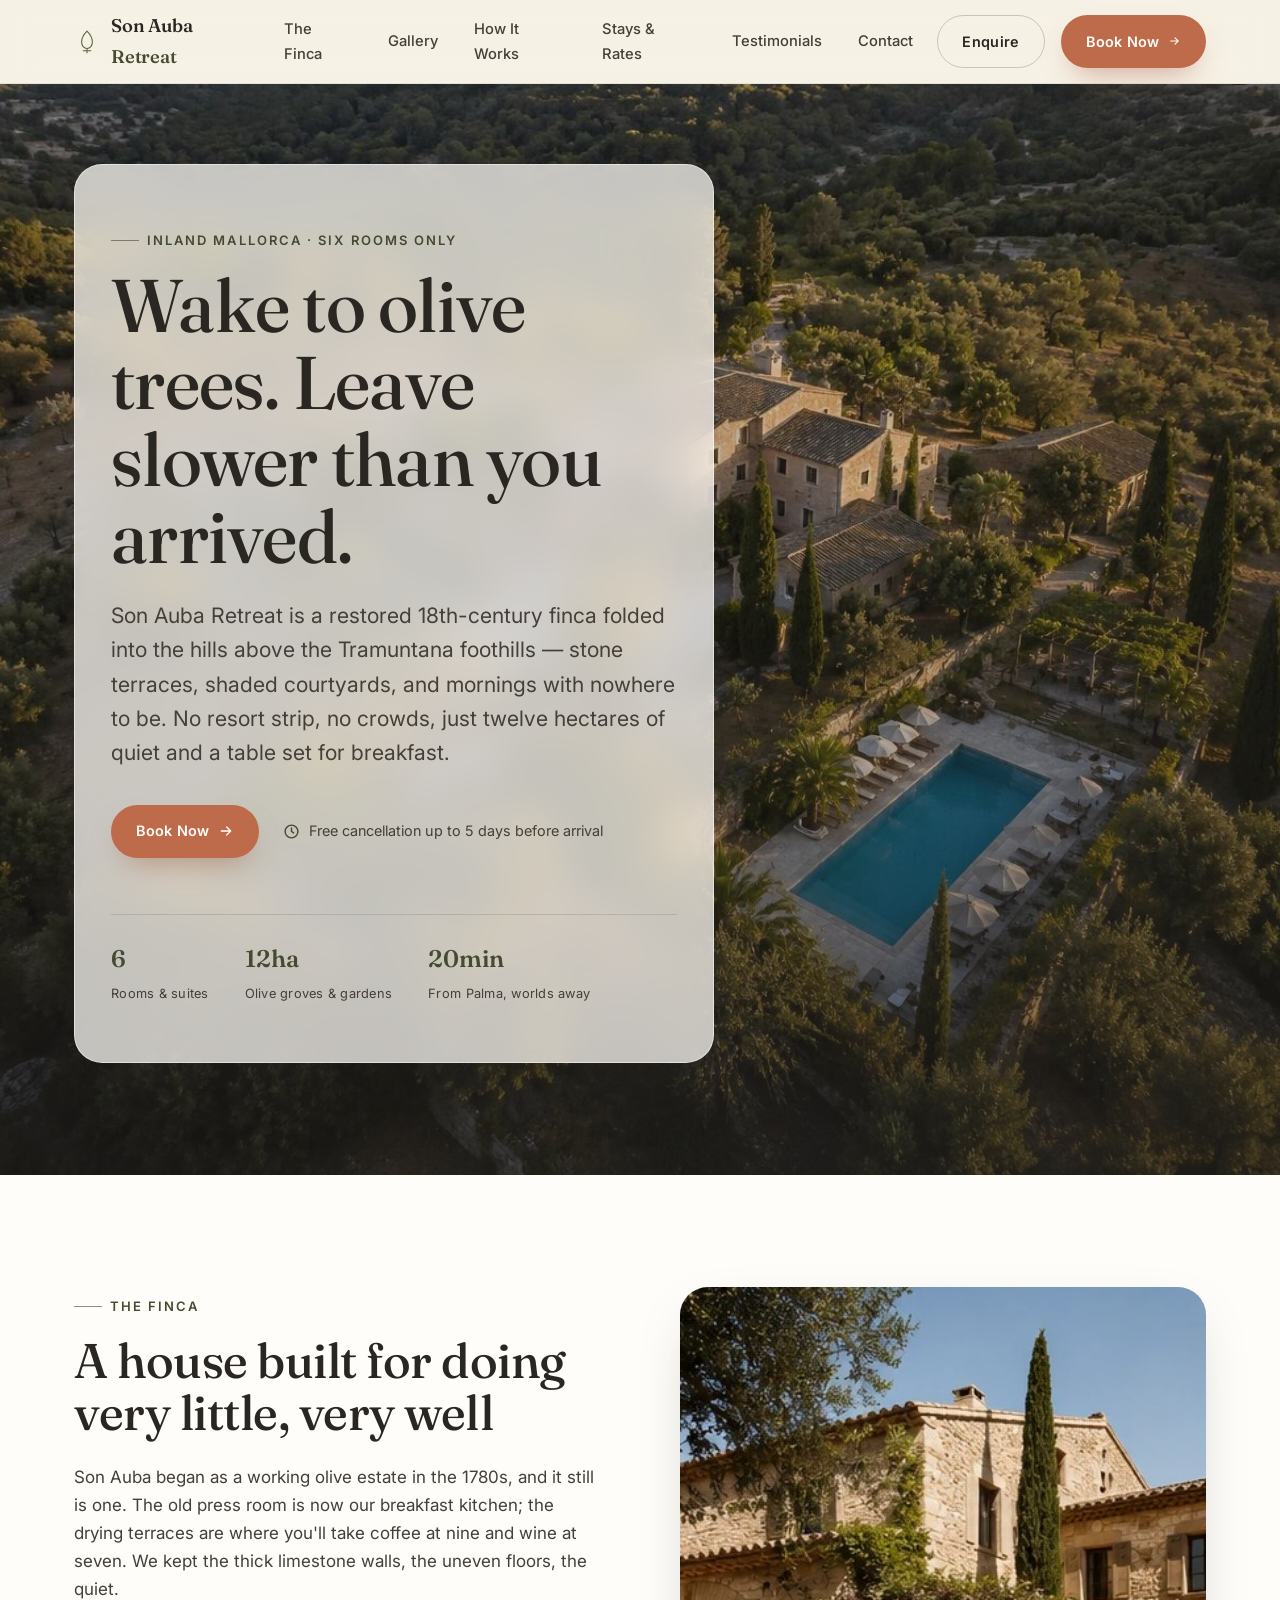
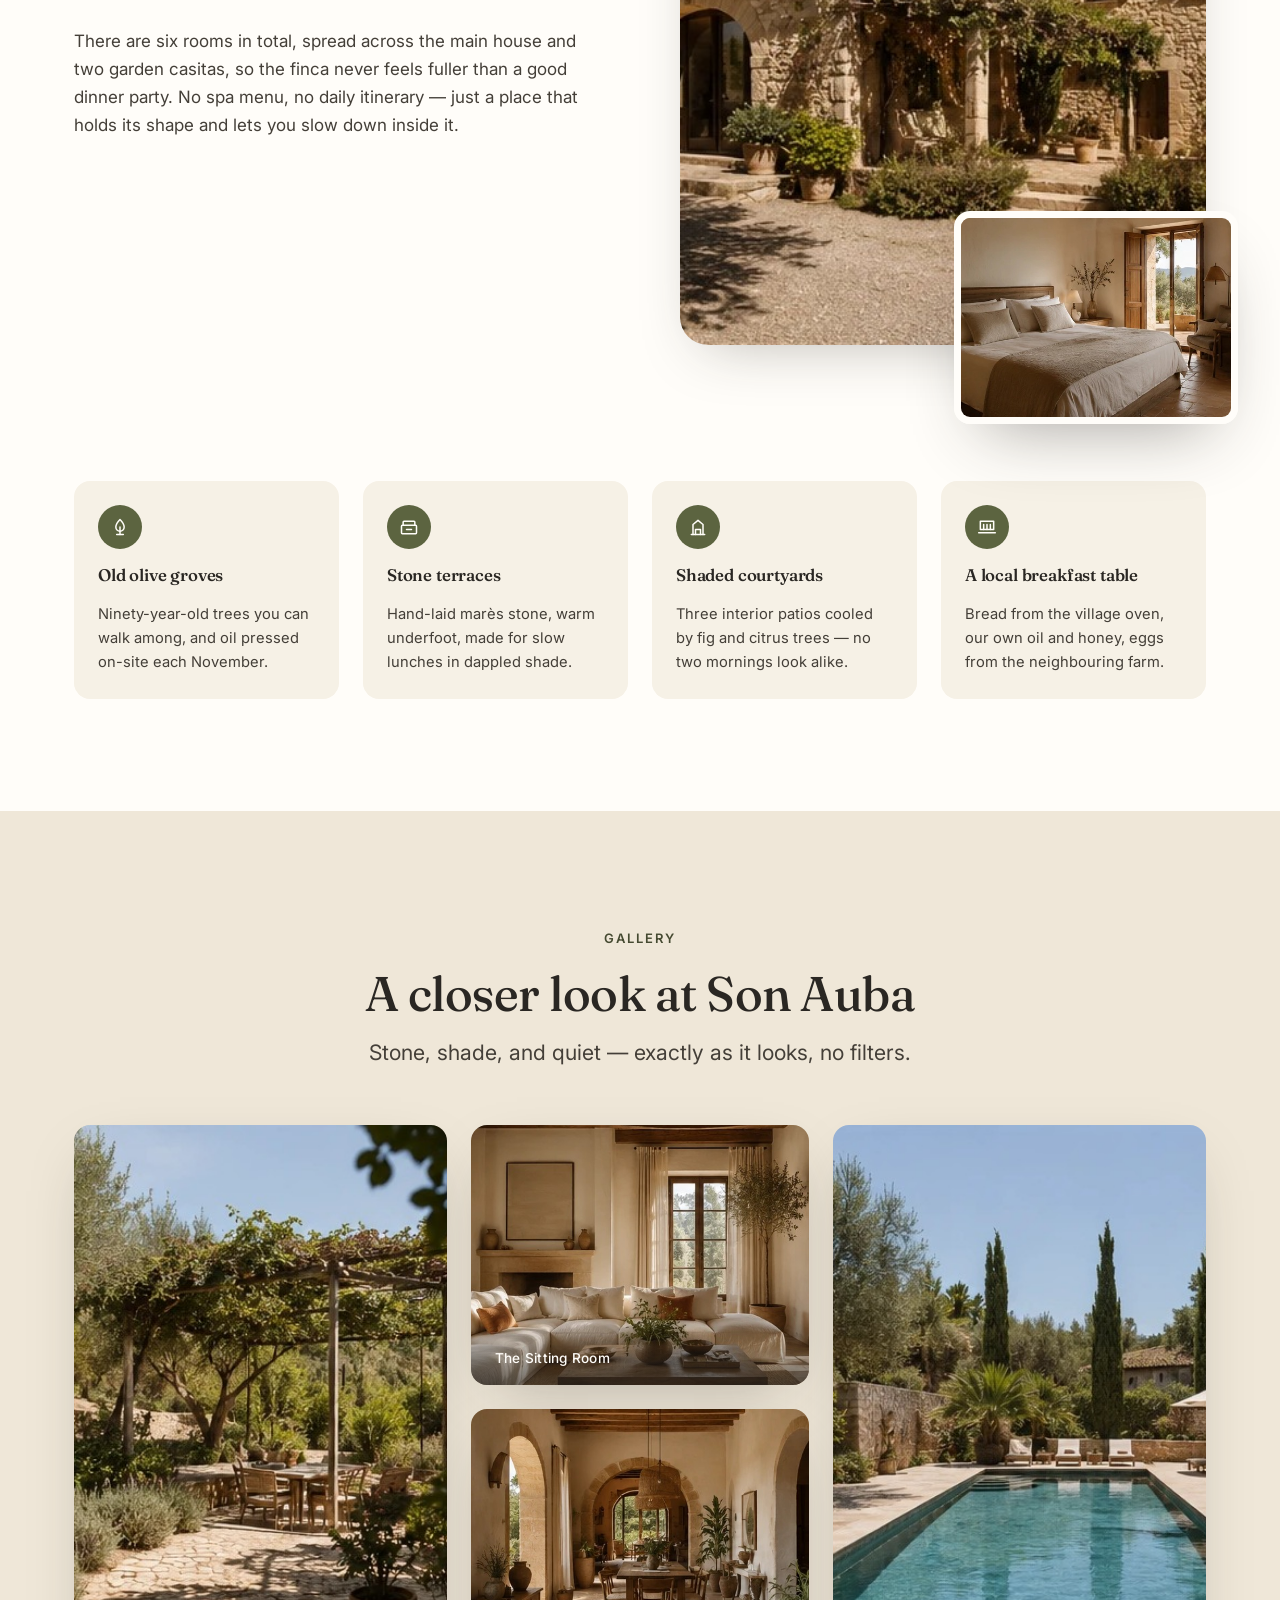
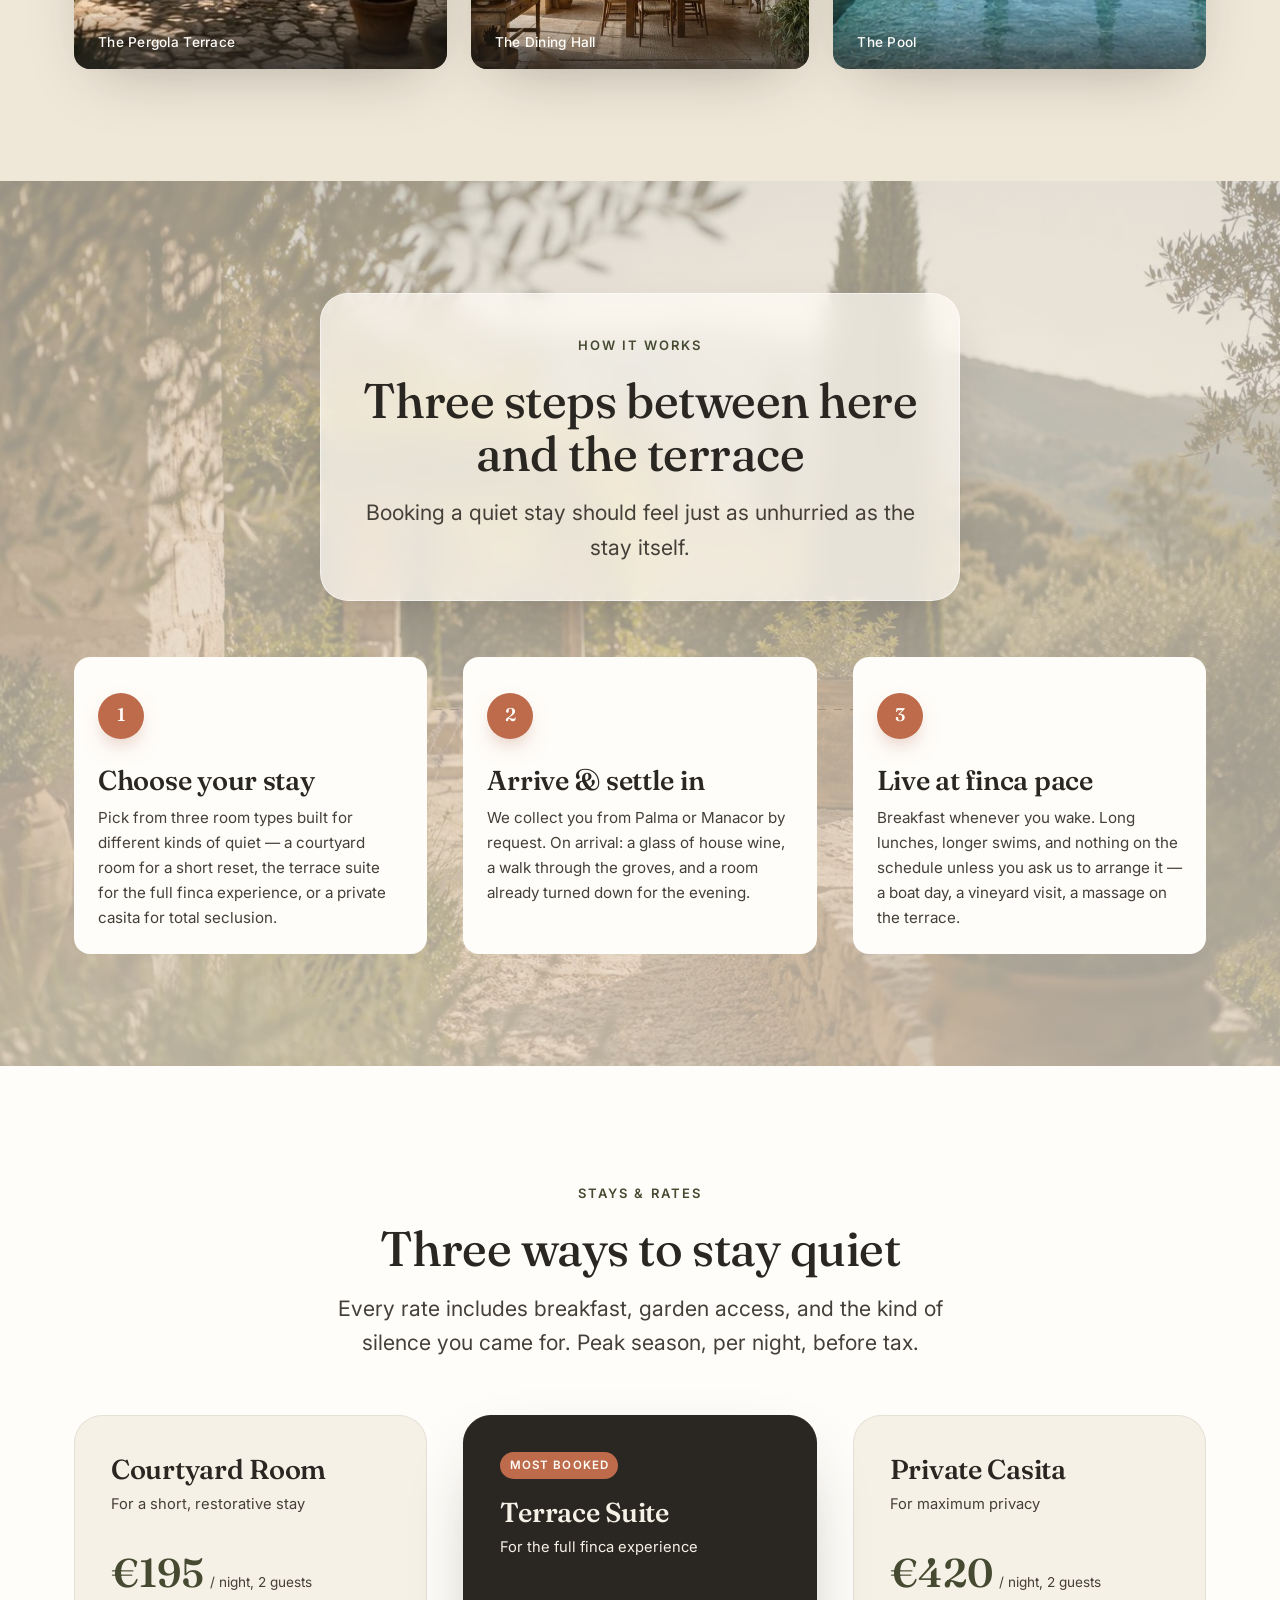
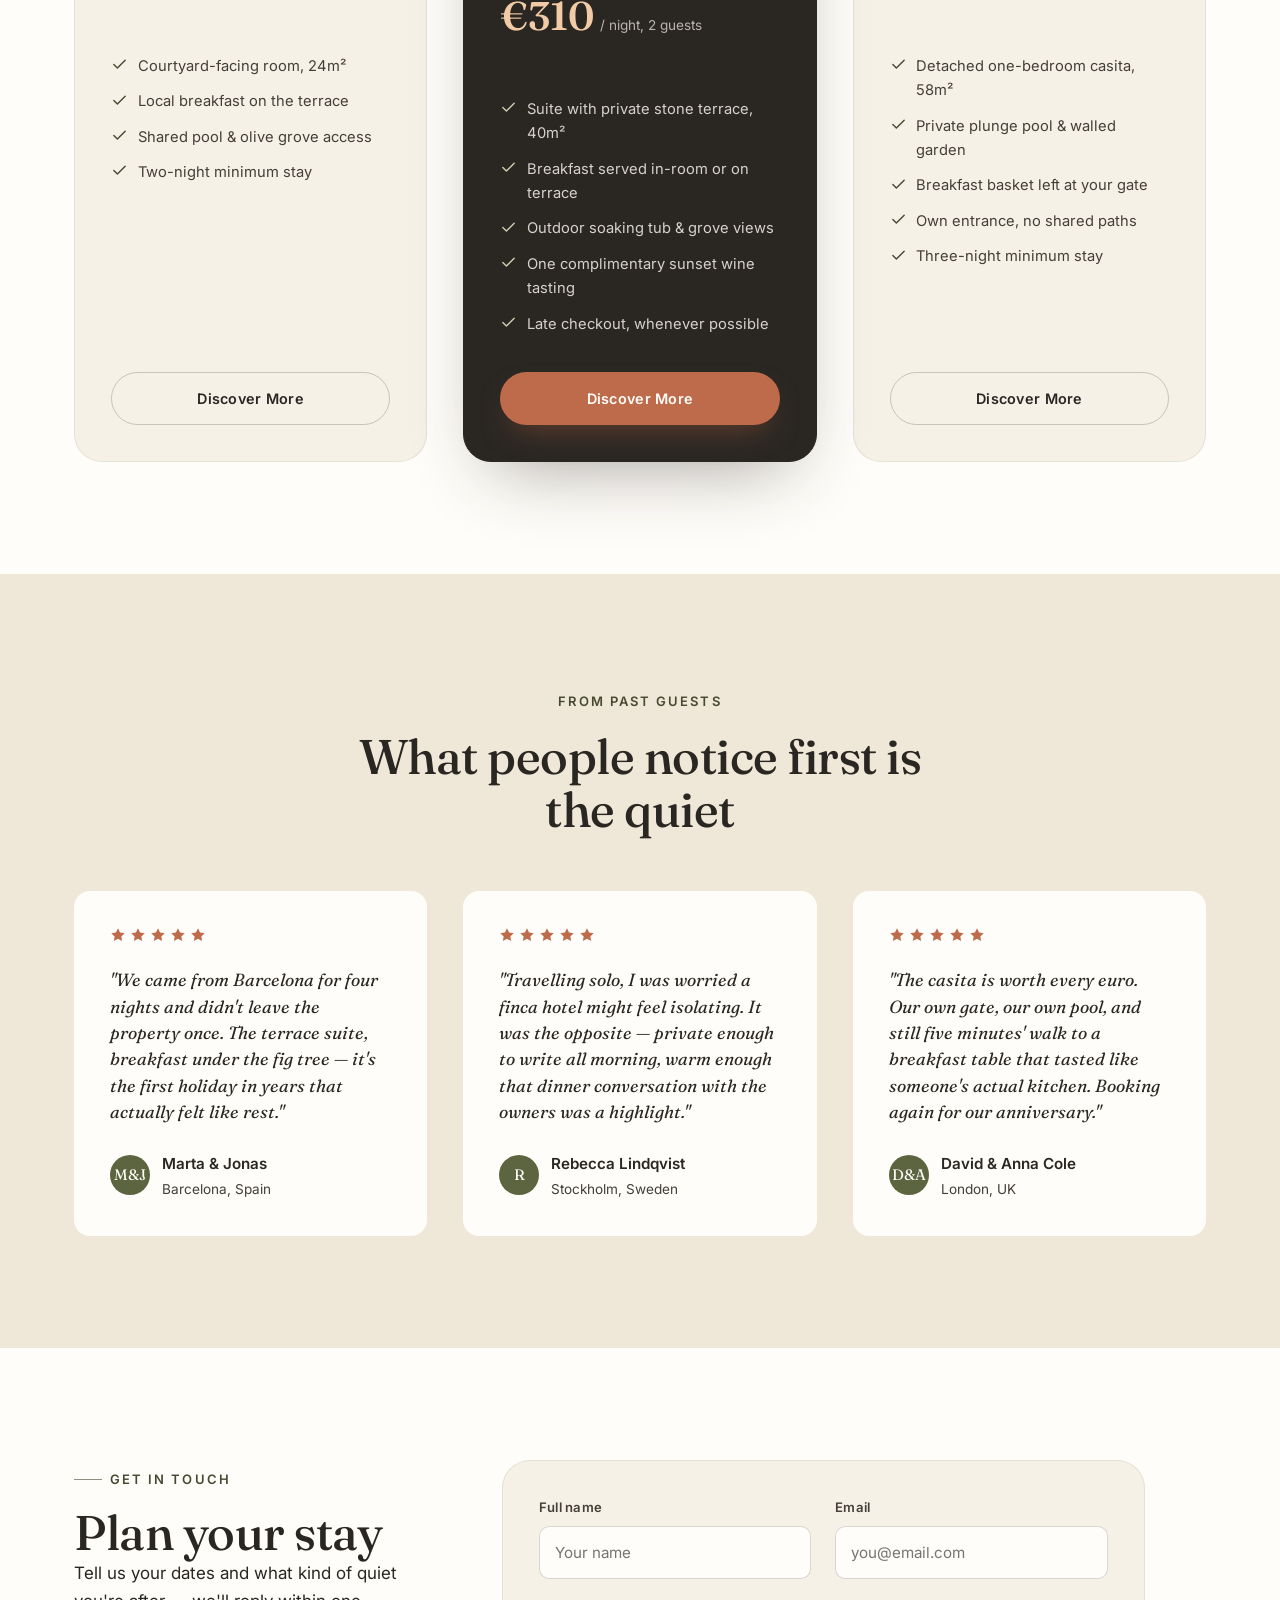
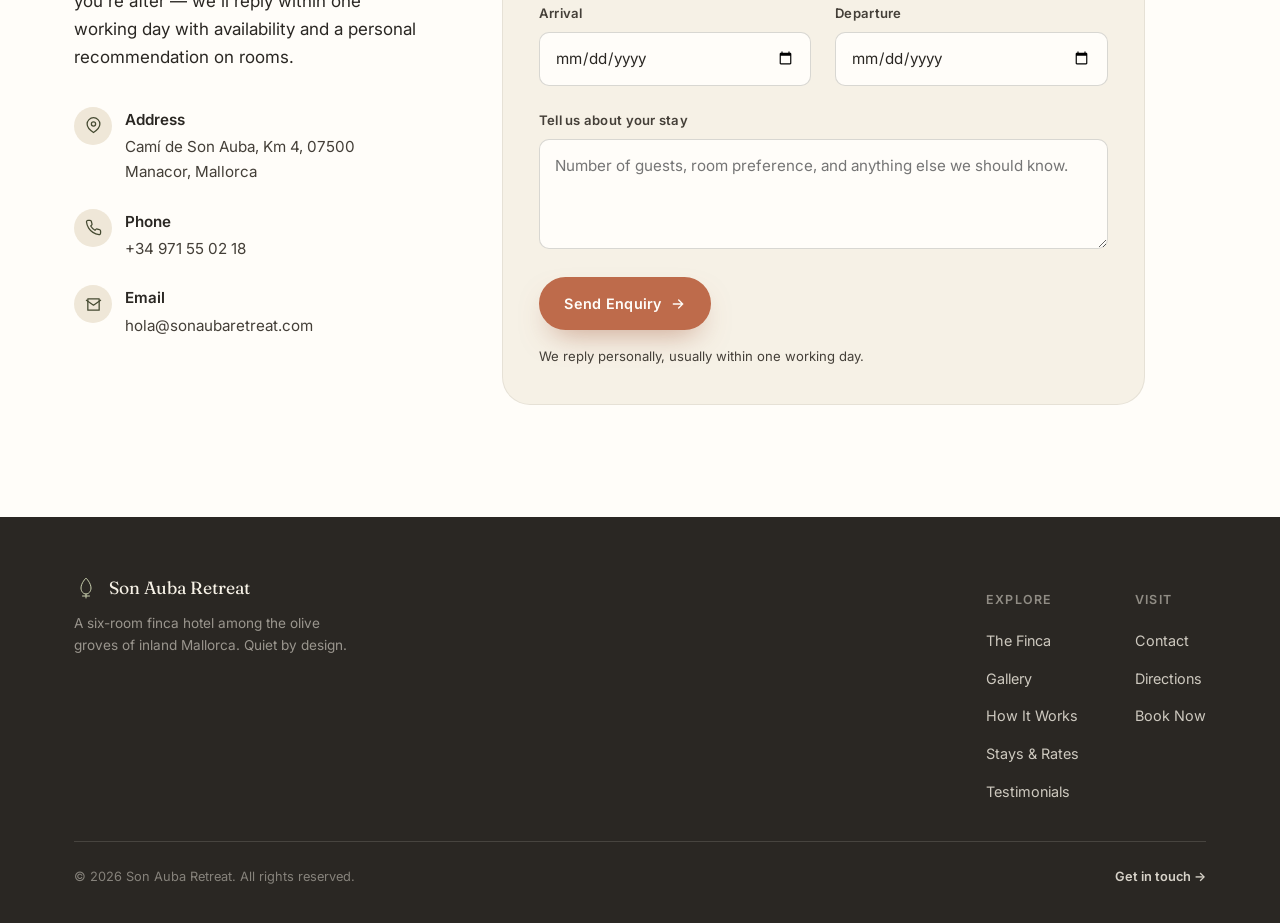
==== commit f89d3975: "Remove dead footer social links, replace with working contact link The Instagram/Pinterest icons in " ====
--- a/index.html
+++ b/index.html
@@ -715,16 +715,12 @@
     font-size:.8rem;
     color: rgba(246,241,230,.45);
   }
-  .footer-social{ display:flex; gap: var(--space-2); }
-  .footer-social a{
-    width:36px; height:36px;
-    border-radius:50%;
-    border:1px solid rgba(246,241,230,.18);
-    display:flex; align-items:center; justify-content:center;
-    transition: border-color .3s var(--ease), transform .3s var(--ease);
-  }
-  .footer-social a:hover{ border-color: rgba(246,241,230,.6); transform: translateY(-2px); }
-  .footer-social svg{ width:16px; height:16px; color: rgba(246,241,230,.8); }
+  .footer-contact-link{
+    font-weight:600;
+    color: rgba(246,241,230,.85);
+    transition: color .3s var(--ease);
+  }
+  .footer-contact-link:hover{ color: var(--white); }
 
   /* ========== Responsive ========== */
   @media (max-width: 980px){
@@ -1144,10 +1140,7 @@
     </div>
     <div class="footer-bottom">
       <span>© 2026 Son Auba Retreat. All rights reserved.</span>
-      <div class="footer-social">
-        <a href="#" aria-label="Instagram"><svg viewBox="0 0 24 24" fill="none" stroke="currentColor" stroke-width="1.8"><rect x="3" y="3" width="18" height="18" rx="5"/><circle cx="12" cy="12" r="4"/><circle cx="17.5" cy="6.5" r="1"/></svg></a>
-        <a href="#" aria-label="Pinterest"><svg viewBox="0 0 24 24" fill="none" stroke="currentColor" stroke-width="1.8"><circle cx="12" cy="12" r="9"/><path d="M9 17c1-3 1.5-5 1.5-7a2 2 0 1 1 4 0c0 1.5-1 3.5-1 5 0 1 .5 2 1.8 2 2.2 0 3.7-2.5 3.7-5.5 0-2.8-2-5-5.5-5-3.8 0-6 2.7-6 5.5 0 1 .3 1.7.8 2.3"/></svg></a>
-      </div>
+      <a href="#contact" class="footer-contact-link">Get in touch →</a>
     </div>
   </div>
 </footer>
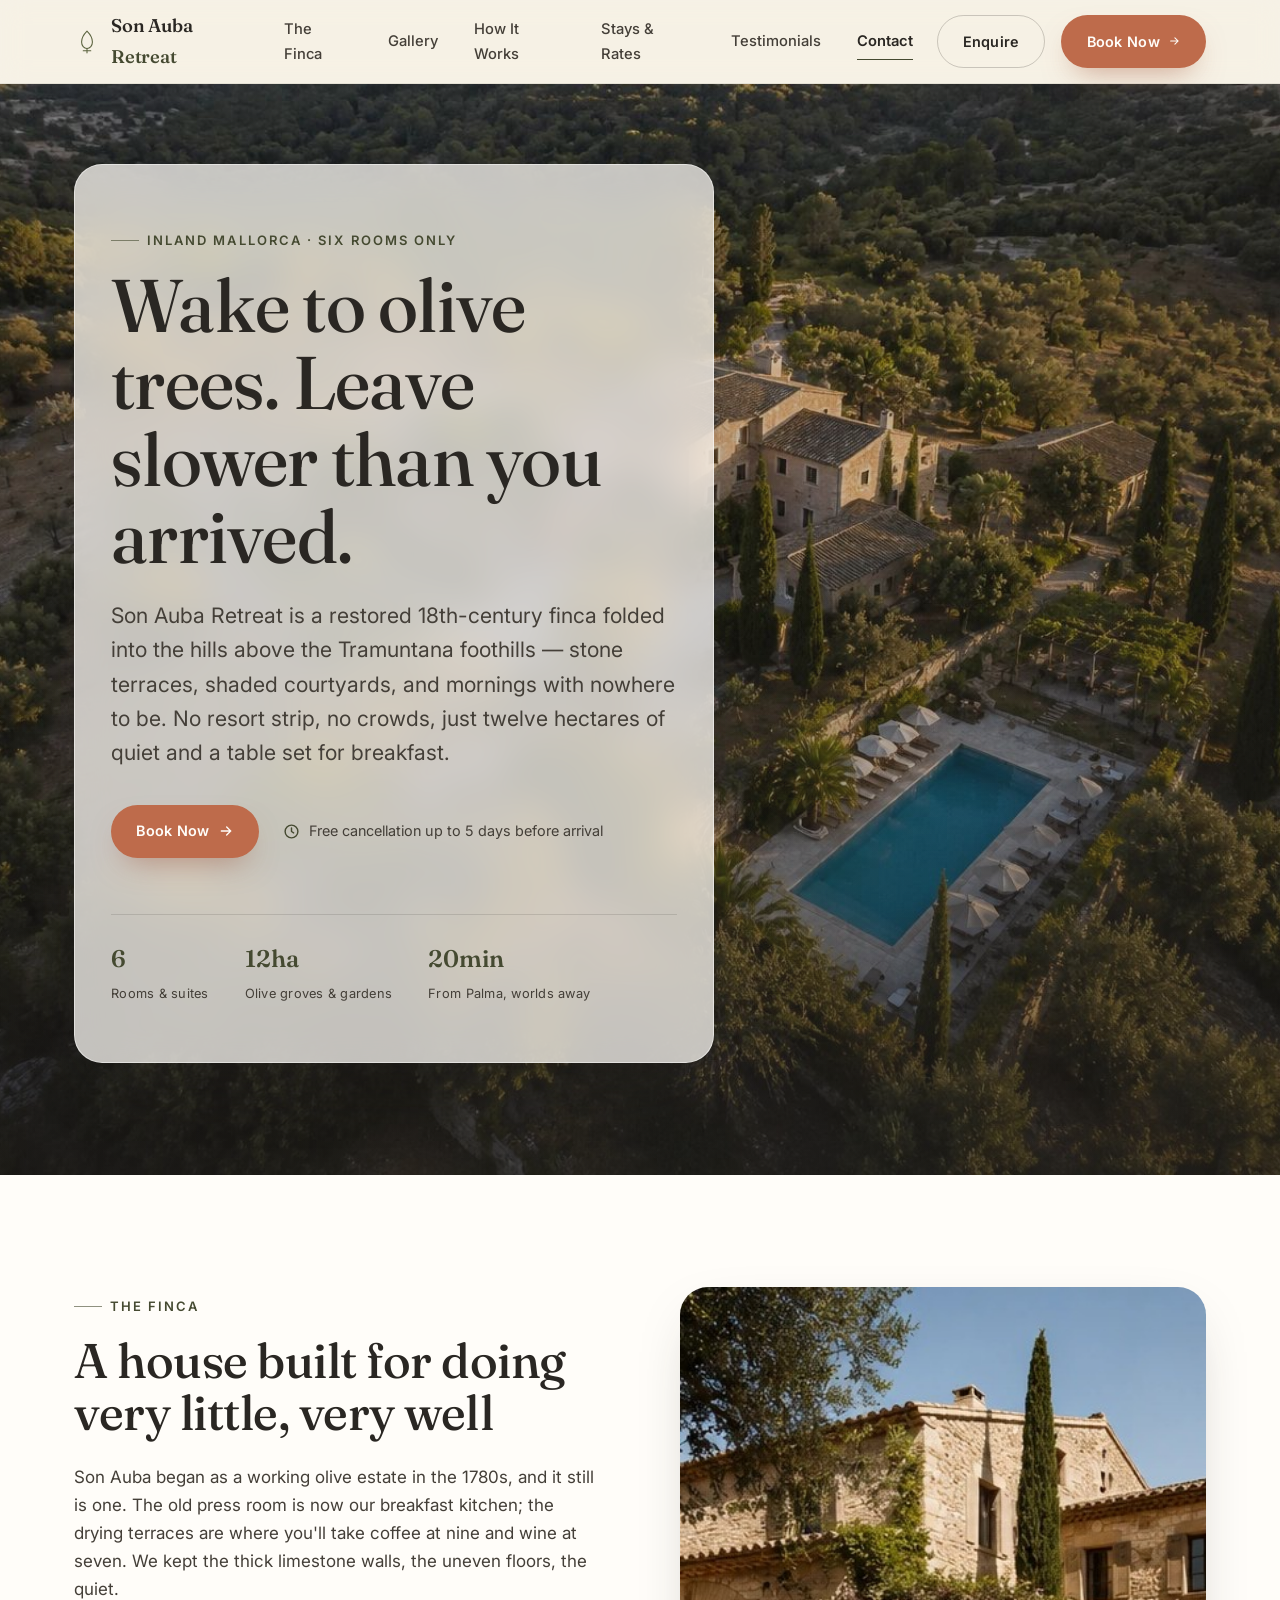
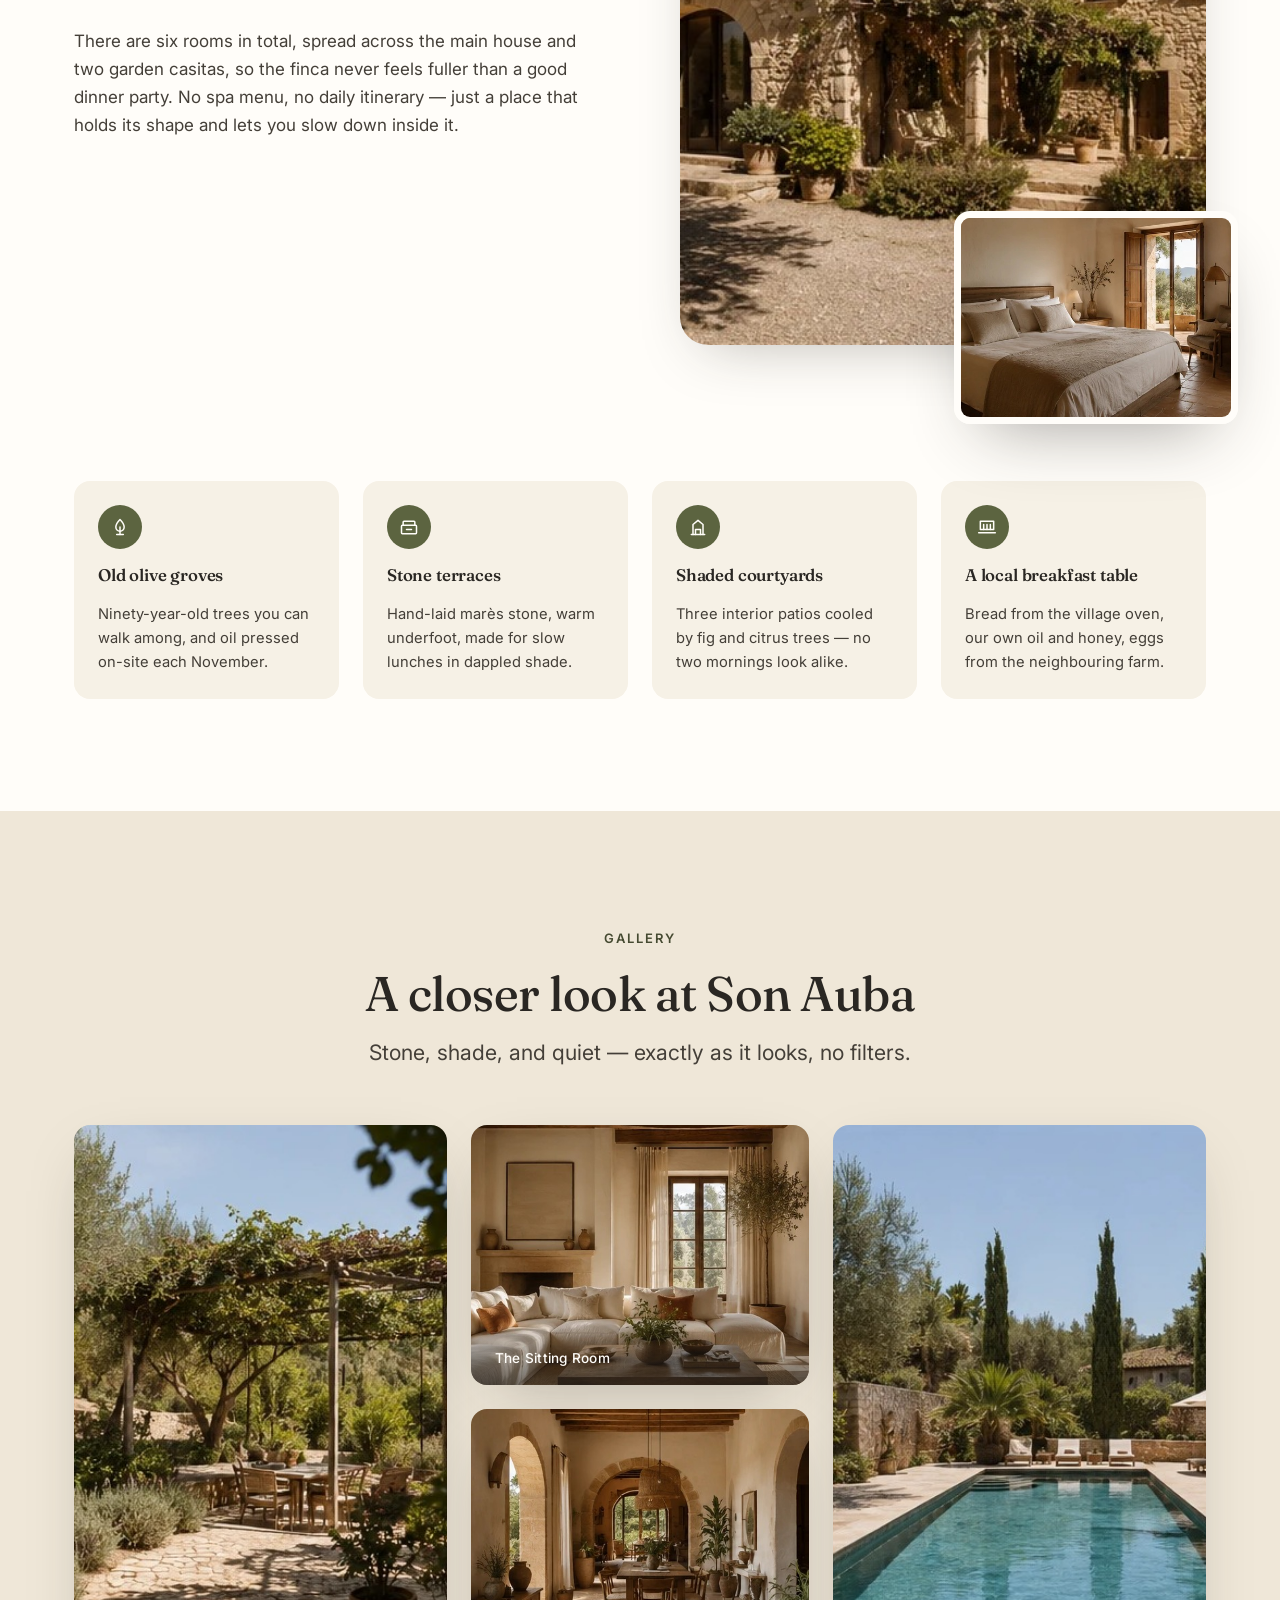
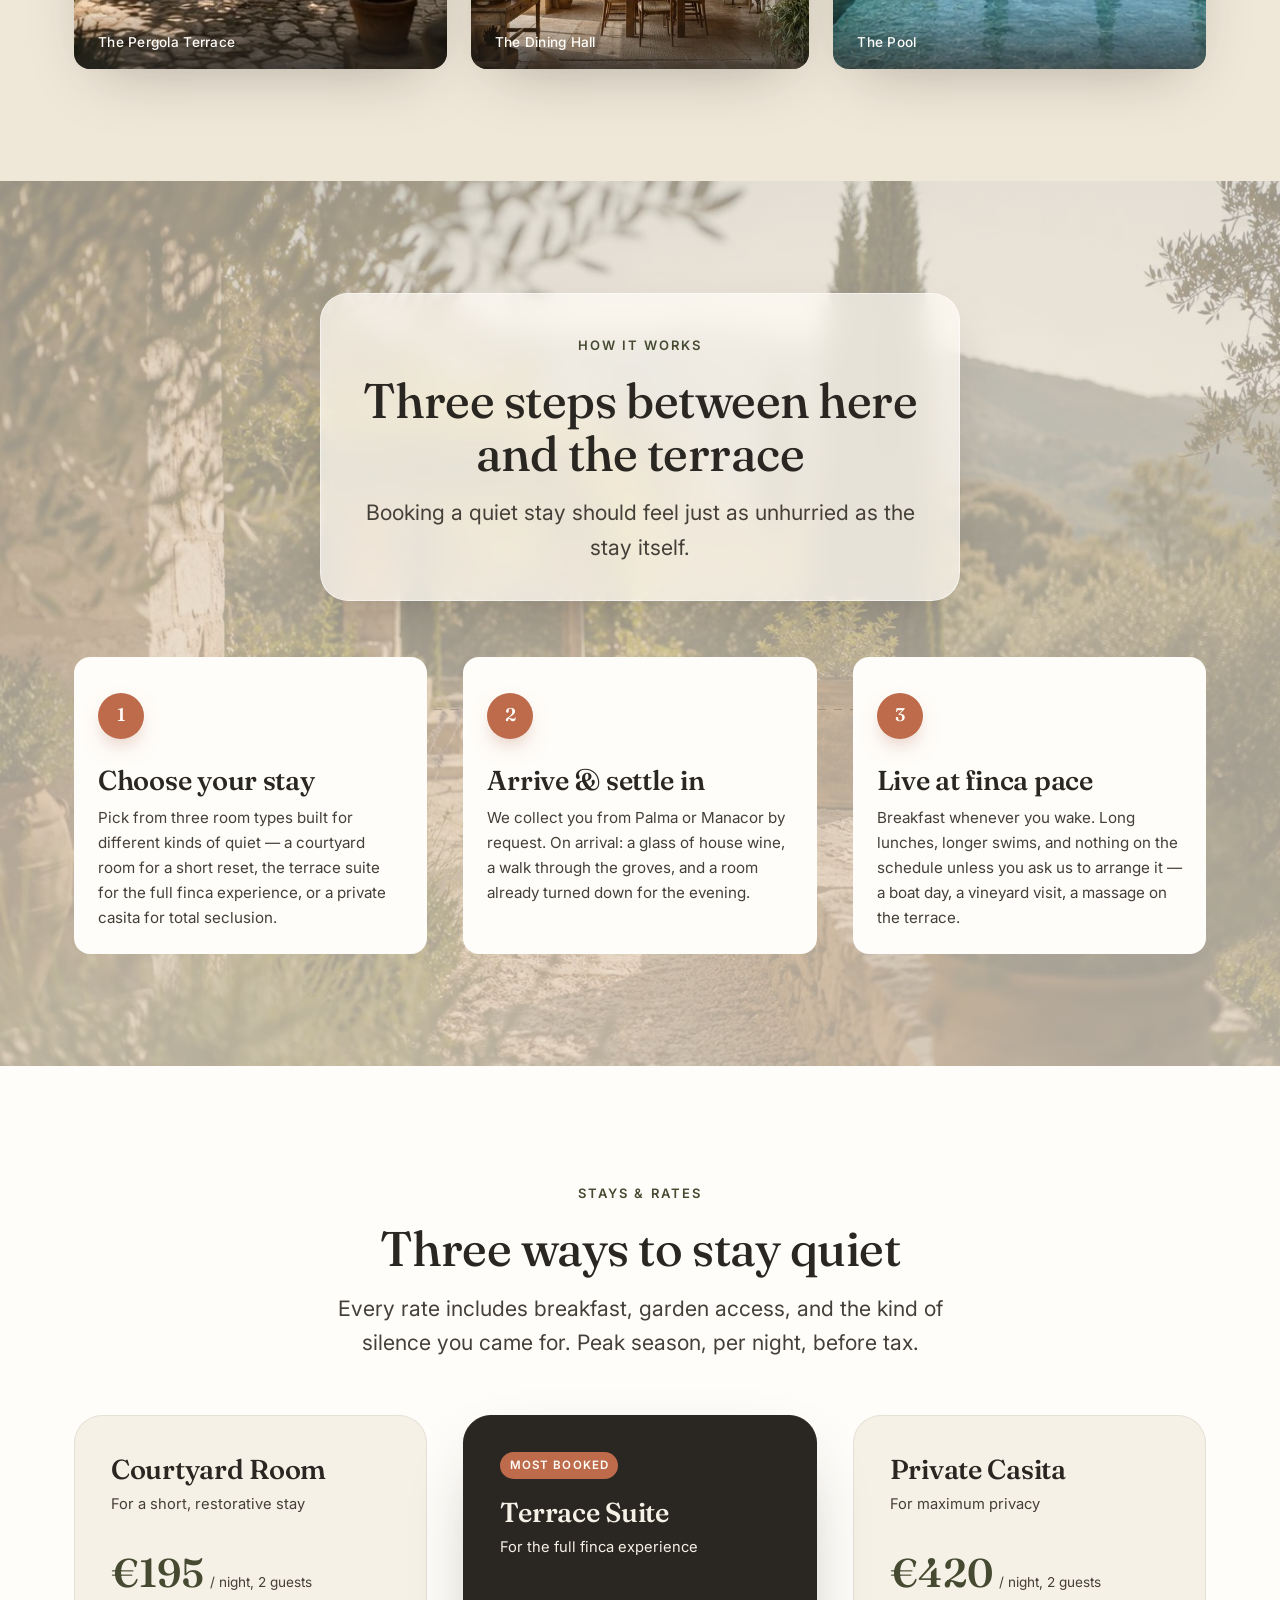
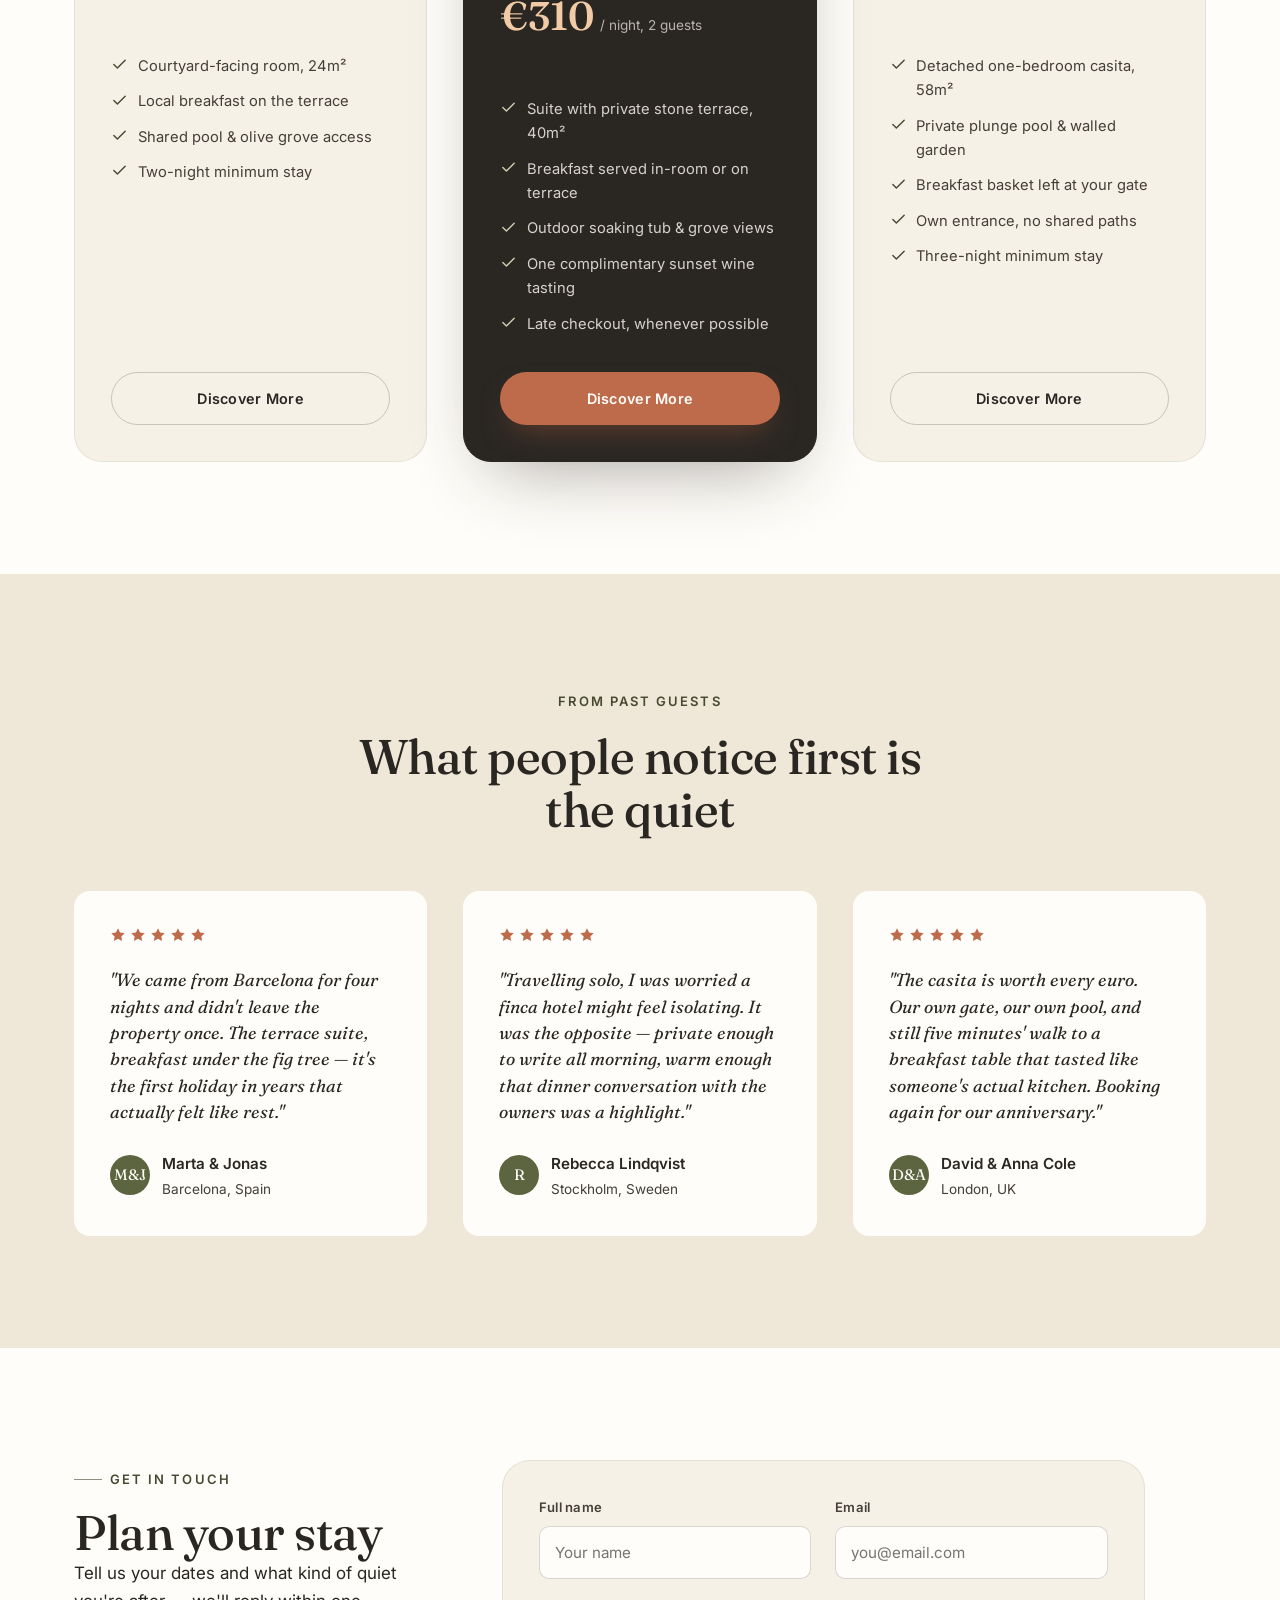
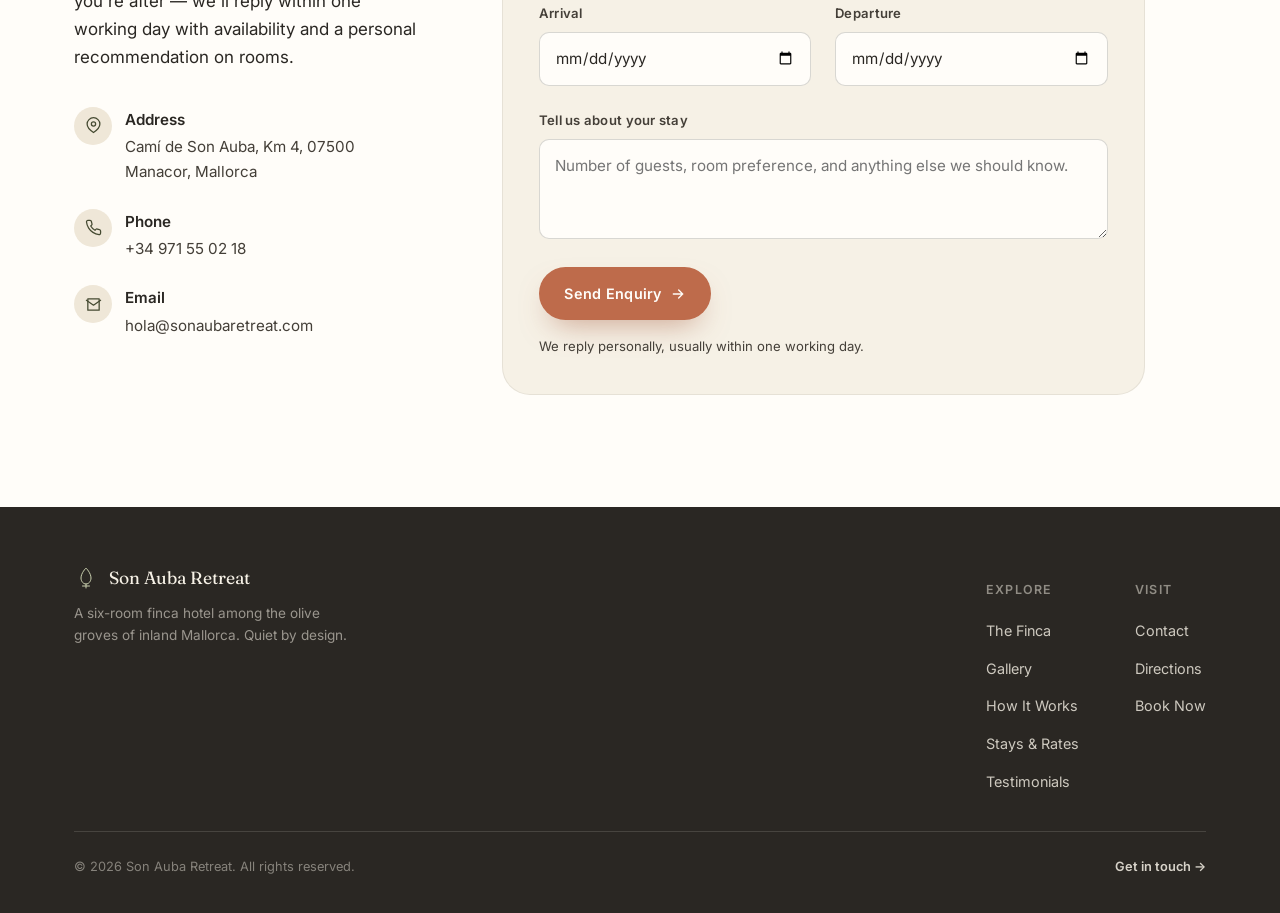
==== commit 3eff8b4a: "Merge all 4 pages into one connected app with a shared design system Fase 2 of the codebase audit/in" ====
--- a/index.html
+++ b/index.html
@@ -8,761 +8,9 @@
 <link rel="preconnect" href="https://fonts.googleapis.com">
 <link rel="preconnect" href="https://fonts.gstatic.com" crossorigin>
 <link href="https://fonts.googleapis.com/css2?family=Fraunces:ital,opsz,wght@0,9..144,340;0,9..144,480;0,9..144,560;1,9..144,460&family=Inter:wght@400;500;600&display=swap" rel="stylesheet">
-<style>
-  /* ========== Foundations ========== */
-  :root{
-    --limestone:#EFE7D8;
-    --sand:#F6F1E6;
-    --olive:#5C6440;
-    --olive-deep:#454A31;
-    --terracotta:#BE6B4B;
-    --terracotta-deep:#A2573B;
-    --charcoal:#2A2723;
-    --charcoal-soft:#443F38;
-    --white:#FFFDF9;
-
-    --space-1: 0.5rem;
-    --space-2: 1rem;
-    --space-3: 1.5rem;
-    --space-4: 2.25rem;
-    --space-5: 3.5rem;
-    --space-6: 5rem;
-    --space-7: 7rem;
-    --space-8: 9rem;
-
-    --fs-h1: clamp(2.75rem, 2.1rem + 3.2vw, 5.25rem);
-    --fs-h2: clamp(2rem, 1.6rem + 1.8vw, 3.25rem);
-    --fs-h3: clamp(1.3rem, 1.15rem + 0.7vw, 1.75rem);
-    --fs-lead: clamp(1.125rem, 1.05rem + 0.35vw, 1.375rem);
-    --fs-body: 1.0625rem;
-    --fs-small: 0.9rem;
-    --fs-eyebrow: 0.8125rem;
-
-    --radius-lg: 28px;
-    --radius-md: 16px;
-    --radius-sm: 10px;
-
-    --ease: cubic-bezier(.22,.61,.36,1);
-    --shadow-soft: 0 20px 60px -25px rgba(42,39,35,.35);
-    --shadow-lift: 0 30px 70px -30px rgba(42,39,35,.45);
-
-    --nav-h: 84px;
-  }
-
-  *,*::before,*::after{ box-sizing:border-box; }
-  html{
-    scroll-behavior:smooth;
-    scroll-padding-top: calc(var(--nav-h) + 14px);
-  }
-  body{
-    margin:0;
-    background:var(--sand);
-    color:var(--charcoal);
-    font-family:'Inter', -apple-system, BlinkMacSystemFont, sans-serif;
-    font-size:var(--fs-body);
-    line-height:1.65;
-    -webkit-font-smoothing:antialiased;
-    text-rendering:optimizeLegibility;
-  }
-  img,svg{ display:block; max-width:100%; }
-  a{ color:inherit; text-decoration:none; }
-  ul{ margin:0; padding:0; list-style:none; }
-  h1,h2,h3,p{ margin:0; }
-  button{ font:inherit; }
-
-  h1,h2,h3,.font-display{
-    font-family:'Fraunces', Georgia, serif;
-    font-weight:480;
-    letter-spacing:-0.01em;
-    color:var(--charcoal);
-  }
-  h1{ font-size:var(--fs-h1); line-height:1.03; font-weight:480; }
-  h2{ font-size:var(--fs-h2); line-height:1.08; }
-  h3{ font-size:var(--fs-h3); line-height:1.25; font-weight:560; }
-
-  .eyebrow{
-    display:inline-flex;
-    align-items:center;
-    gap:.6em;
-    font-size:var(--fs-eyebrow);
-    letter-spacing:.16em;
-    text-transform:uppercase;
-    color:var(--olive-deep);
-    font-weight:600;
-  }
-  .eyebrow::before{
-    content:"";
-    width:28px;
-    height:1px;
-    background:currentColor;
-    opacity:.6;
-  }
-  .lead{
-    font-size:var(--fs-lead);
-    line-height:1.6;
-    color:var(--charcoal-soft);
-    font-weight:400;
-  }
-
-  .wrap{
-    width:100%;
-    max-width:1180px;
-    margin-inline:auto;
-    padding-inline: var(--space-3);
-  }
-  section{ padding-block: var(--space-7); }
-
-  .btn{
-    display:inline-flex;
-    align-items:center;
-    gap:.55em;
-    padding: 0.95em 1.7em;
-    border-radius: 999px;
-    font-size: var(--fs-small);
-    font-weight:600;
-    letter-spacing:.02em;
-    border:1px solid transparent;
-    cursor:pointer;
-    transition: transform .35s var(--ease), box-shadow .35s var(--ease), background-color .35s var(--ease), color .35s var(--ease), border-color .35s var(--ease);
-    white-space:nowrap;
-  }
-  .btn-primary{
-    background: var(--terracotta);
-    color: var(--white);
-    box-shadow: 0 14px 30px -12px rgba(162,87,59,.55);
-  }
-  .btn-primary:hover{
-    background: var(--terracotta-deep);
-    transform: translateY(-2px);
-    box-shadow: 0 18px 36px -12px rgba(162,87,59,.6);
-  }
-  .btn-ghost{
-    background: transparent;
-    color: var(--charcoal);
-    border-color: rgba(42,39,35,.22);
-  }
-  .btn-ghost:hover{
-    border-color: var(--charcoal);
-    transform: translateY(-2px);
-  }
-  .btn-light{
-    background: var(--white);
-    color: var(--charcoal);
-  }
-  .btn-light:hover{
-    transform: translateY(-2px);
-    box-shadow: var(--shadow-soft);
-  }
-  .btn svg{ width:16px; height:16px; }
-
-  /* ========== Reveal-on-scroll (progressive enhancement) ========== */
-  .js .reveal{
-    opacity:0;
-    transform: translateY(26px);
-    transition: opacity .8s var(--ease), transform .8s var(--ease);
-  }
-  .js .reveal.in-view{
-    opacity:1;
-    transform:none;
-  }
-  .js .reveal-group .reveal:nth-child(1){ transition-delay:.05s; }
-  .js .reveal-group .reveal:nth-child(2){ transition-delay:.15s; }
-  .js .reveal-group .reveal:nth-child(3){ transition-delay:.25s; }
-
-  @media (prefers-reduced-motion: reduce){
-    html{ scroll-behavior:auto; }
-    .js .reveal{ opacity:1; transform:none; transition:none; }
-    .blob{ animation:none !important; }
-  }
-
-  /* ========== Nav ========== */
-  .nav{
-    position:sticky;
-    top:0;
-    z-index:100;
-    height:var(--nav-h);
-    display:flex;
-    align-items:center;
-    background: rgba(246,241,230,.72);
-    backdrop-filter: blur(14px) saturate(140%);
-    -webkit-backdrop-filter: blur(14px) saturate(140%);
-    border-bottom:1px solid rgba(42,39,35,.08);
-  }
-  .nav-inner{
-    width:100%;
-    max-width:1180px;
-    margin-inline:auto;
-    padding-inline:var(--space-3);
-    display:flex;
-    align-items:center;
-    justify-content:space-between;
-    gap: var(--space-3);
-  }
-  .brand{
-    display:flex;
-    align-items:center;
-    gap:.6em;
-    font-family:'Fraunces', serif;
-    font-weight:560;
-    font-size:1.15rem;
-    letter-spacing:-.01em;
-    color:var(--charcoal);
-  }
-  .brand svg{ width:26px; height:26px; color:var(--olive); flex-shrink:0; }
-  .brand span em{
-    font-style:normal;
-    color:var(--olive-deep);
-  }
-  .nav-links{
-    display:flex;
-    align-items:center;
-    gap: var(--space-4);
-  }
-  .nav-links a{
-    font-size:.92rem;
-    font-weight:500;
-    color:var(--charcoal-soft);
-    position:relative;
-    padding-block:.25rem;
-    transition: color .3s var(--ease);
-  }
-  .nav-links a::after{
-    content:"";
-    position:absolute;
-    left:0; right:0; bottom:-2px;
-    height:1px;
-    background: var(--olive-deep);
-    transform:scaleX(0);
-    transform-origin:right;
-    transition: transform .35s var(--ease);
-  }
-  .nav-links a:hover{ color:var(--charcoal); }
-  .nav-links a:hover::after{ transform:scaleX(1); transform-origin:left; }
-  .nav-cta{ display:flex; align-items:center; gap:var(--space-2); }
-  .nav-toggle{
-    display:none;
-    background:none;
-    border:none;
-    padding:.4rem;
-    cursor:pointer;
-    color:var(--charcoal);
-  }
-  .nav-toggle svg{ width:24px; height:24px; }
-
-  @media (max-width: 860px){
-    .nav-links{
-      position:absolute;
-      top:var(--nav-h);
-      left:0; right:0;
-      background: var(--sand);
-      flex-direction:column;
-      align-items:flex-start;
-      gap:0;
-      padding: var(--space-2) var(--space-3) var(--space-3);
-      border-bottom:1px solid rgba(42,39,35,.08);
-      box-shadow: var(--shadow-soft);
-      transform: translateY(-8px);
-      opacity:0;
-      pointer-events:none;
-      transition: opacity .3s var(--ease), transform .3s var(--ease);
-    }
-    .nav-links a{ padding:.85rem 0; width:100%; border-bottom:1px solid rgba(42,39,35,.06); }
-    .nav-links.open{ opacity:1; transform:translateY(0); pointer-events:auto; }
-    .nav-toggle{ display:inline-flex; }
-    .nav-cta .btn-ghost{ display:none; }
-  }
-
-  /* ========== Hero ========== */
-  .hero{
-    position:relative;
-    isolation:isolate;
-    overflow:hidden;
-    min-height: calc(100svh - var(--nav-h));
-    display:flex;
-    align-items:center;
-    padding-block: var(--space-6) var(--space-7);
-    background:
-      linear-gradient(180deg, rgba(42,39,35,.16) 0%, rgba(42,39,35,.4) 100%),
-      url('[data-uri]